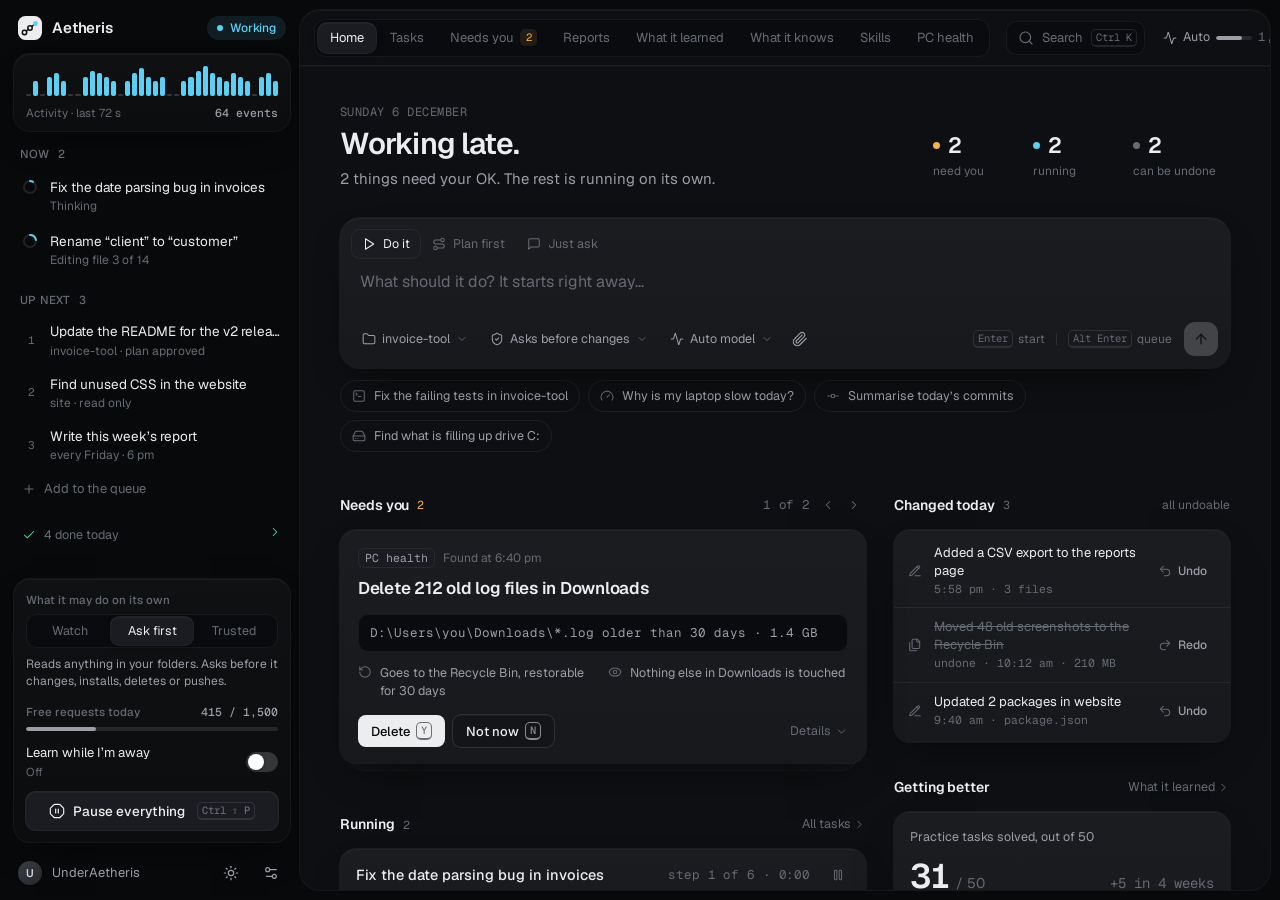
==== docs/design/prototype-v0.6/aetheris-prototype-v0.6.html @ fa2a9715 "design: v0.6 control-panel sidebar, plan first, dark default" ====
<!doctype html><html lang="en"><head><meta charset="utf-8"><meta name="viewport" content="width=device-width,initial-scale=1"><title>Aetheris · prototype v0.6</title><style>@font-face{font-family:"Geist";src:url([data-uri]) format("woff2");font-weight:100 900;font-display:swap}@font-face{font-family:"Geist Mono";src:url([data-uri]) format("woff2");font-weight:100 900;font-display:swap}/* Aetheris design tokens v0.6. Dark is the default. Fonts (Geist, Geist Mono; SIL OFL 1.1) are injected by build.py. */
:root{
  --font:"Geist","Segoe UI Variable Text","Segoe UI",system-ui,sans-serif;
  --mono:"Geist Mono","Cascadia Mono",Consolas,monospace;
  --r-xs:6px; --r-sm:8px; --r:10px; --r-md:12px; --r-lg:16px; --r-xl:20px;
  --ease:cubic-bezier(.2,.8,.2,1); --ease-out:cubic-bezier(.16,1,.3,1); --spring:cubic-bezier(.34,1.32,.64,1);
  --t-fast:140ms; --t:220ms; --t-slow:460ms;
}
:root,[data-theme="dark"]{
  color-scheme:dark;
  --bg:#08090B; --panel:#0E0F12; --raised:#141519; --raised-2:#1A1C21; --sunken:#0A0B0E;
  --surface:linear-gradient(180deg,rgba(255,255,255,.032),rgba(255,255,255,.014));
  --line:rgba(255,255,255,.06); --line-2:rgba(255,255,255,.10); --line-3:rgba(255,255,255,.17);
  --hi:inset 0 1px 0 rgba(255,255,255,.045);
  --text:#ECEDEF; --text-2:#9B9EA6; --text-3:#666A73;
  --live:#5CCFF5; --live-soft:rgba(92,207,245,.10); --live-line:rgba(92,207,245,.34);
  --ask:#F2B24C; --ask-soft:rgba(242,178,76,.10); --ask-line:rgba(242,178,76,.36);
  --bad:#F07A7A; --bad-soft:rgba(240,122,122,.10);
  --good:#4ADE96; --good-soft:rgba(74,222,150,.09);
  --add-bg:rgba(74,222,150,.08); --del-bg:rgba(240,122,122,.08);
  --btn:#ECEDEF; --btn-text:#0A0B0E;
  --spot:rgba(255,255,255,.055);
  --shadow:0 0 0 1px var(--line),var(--hi),0 16px 40px -20px rgba(0,0,0,.8);
  --shadow-pop:0 0 0 1px var(--line-2),var(--hi),0 28px 72px -18px rgba(0,0,0,.85);
  --ring:0 0 0 1px var(--live-line),0 0 0 5px rgba(92,207,245,.08);
  --scrim:rgba(4,5,7,.62);
}
[data-theme="light"]{
  color-scheme:light;
  --bg:#EEEEEC; --panel:#F8F8F7; --raised:#FFFFFF; --raised-2:#F2F2F0; --sunken:#F2F2F0;
  --surface:linear-gradient(180deg,#FFFFFF,#FCFCFB);
  --line:rgba(17,18,22,.07); --line-2:rgba(17,18,22,.11); --line-3:rgba(17,18,22,.18);
  --hi:inset 0 1px 0 rgba(255,255,255,.9);
  --text:#16171A; --text-2:#5C6068; --text-3:#8A8E96;
  --live:#0A86B8; --live-soft:rgba(10,134,184,.08); --live-line:rgba(10,134,184,.32);
  --ask:#B56A00; --ask-soft:rgba(214,138,20,.10); --ask-line:rgba(181,106,0,.36);
  --bad:#CC3B3B; --bad-soft:rgba(204,59,59,.08);
  --good:#178A52; --good-soft:rgba(23,138,82,.08);
  --add-bg:rgba(23,138,82,.07); --del-bg:rgba(204,59,59,.06);
  --btn:#16171A; --btn-text:#FFFFFF;
  --spot:rgba(10,134,184,.05);
  --shadow:0 0 0 1px var(--line),0 1px 2px rgba(17,18,22,.04),0 10px 28px -14px rgba(17,18,22,.14);
  --shadow-pop:0 0 0 1px var(--line-2),0 28px 72px -18px rgba(17,18,22,.3);
  --ring:0 0 0 1px var(--live-line),0 0 0 5px rgba(10,134,184,.07);
  --scrim:rgba(238,238,236,.6);
}
*{box-sizing:border-box;margin:0;padding:0}
html,body{height:100%}
body{font-family:var(--font);font-size:14px;line-height:1.5;color:var(--text);background:var(--bg);-webkit-font-smoothing:antialiased;overflow:hidden;font-feature-settings:"ss01","cv11"}
button{font:inherit;color:inherit;background:none;border:0;cursor:pointer}
input,textarea{font:inherit;color:inherit;background:none;border:0;outline:0;resize:none}
svg{width:16px;height:16px;flex:none;stroke-width:1.75}
.mono{font-family:var(--mono);font-size:12.5px;letter-spacing:-.01em}
.muted{color:var(--text-2)} .faint{color:var(--text-3)}
:focus-visible{outline:2px solid var(--live);outline-offset:2px;border-radius:8px}
input:focus-visible,textarea:focus-visible{outline:none}
body.theming *{transition:background-color var(--t) var(--ease),border-color var(--t) var(--ease),color var(--t) var(--ease)!important}
kbd,.kbd{font-family:var(--mono);font-size:10.5px;color:var(--text-3);border:1px solid var(--line-2);border-bottom-width:2px;border-radius:5px;padding:0 4px;line-height:15px;background:transparent;white-space:nowrap}
.sp{flex:1}

/* ---------- shell ---------- */
.app{display:grid;grid-template-columns:300px 1fr;height:100vh}

/* Console: the left column is about the agent and your control over it, not page links. */
.con{display:flex;flex-direction:column;min-height:0;padding:14px 10px 10px 14px;gap:14px}
.con-h{display:flex;align-items:center;gap:10px;padding:2px 4px 0}
.con-h .mark{width:24px;height:24px}
.con-h b{font-weight:600;letter-spacing:-.01em;font-size:15px}
.state{margin-left:auto;display:inline-flex;align-items:center;gap:7px;height:24px;padding:0 10px;border-radius:999px;font-size:12px;font-weight:500;background:var(--live-soft);color:var(--live);transition:all var(--t) var(--ease)}
.state i{width:6px;height:6px;border-radius:50%;background:currentColor;animation:breathe 2.2s ease-in-out infinite}
.state.paused{background:var(--raised-2);color:var(--text-2)} .state.paused i{animation:none}
.state.ask{background:var(--ask-soft);color:var(--ask)}
@keyframes breathe{0%,100%{opacity:1;transform:scale(1)}50%{opacity:.45;transform:scale(.8)}}

.pulse-box{padding:12px 12px 10px;border-radius:var(--r-lg);background:var(--surface);box-shadow:var(--shadow)}
.bars{display:flex;align-items:flex-end;gap:2px;height:30px}
.bars i{flex:1;border-radius:2px;background:var(--line-3);min-height:2px;transition:height .5s var(--ease-out),background .4s}
.bars i.on{background:var(--live)}
.bars i.ask{background:var(--ask)}
.pulse-box .cap{display:flex;justify-content:space-between;margin-top:8px;font-size:11.5px;color:var(--text-3)}
.pulse-box .cap b{color:var(--text-2);font-weight:500;font-family:var(--mono);font-size:11.5px}

.con-scroll{flex:1;min-height:0;overflow:auto;display:flex;flex-direction:column;gap:14px;margin-right:-4px;padding-right:4px}
.grp-h{display:flex;align-items:center;gap:8px;padding:0 6px 6px;font-size:11.5px;font-weight:500;color:var(--text-3);letter-spacing:.02em}
.grp-h .n{font-family:var(--mono)}
.grp-h .hint{margin-left:auto;font-weight:400;opacity:0;transition:opacity var(--t)}
.grp:hover .grp-h .hint{opacity:1}
.ti{position:relative;display:grid;grid-template-columns:18px 1fr;gap:10px;align-items:start;padding:8px 8px;border-radius:var(--r);cursor:pointer;transition:background var(--t-fast)}
.ti:hover{background:var(--raised)}
.ti.on{background:var(--raised);box-shadow:0 0 0 1px var(--line),var(--hi)}
.ti>div{min-width:0}
.ti .t{white-space:nowrap;overflow:hidden;text-overflow:ellipsis;font-size:13.5px}
.ti .m{font-size:12px;color:var(--text-3);white-space:nowrap;overflow:hidden;text-overflow:ellipsis;transition:color var(--t)}
.ti .m.ask{color:var(--ask)}
.ti .tools{position:absolute;right:6px;top:50%;transform:translateY(-50%);display:flex;gap:2px;padding-left:30px;opacity:0;pointer-events:none;background:linear-gradient(90deg,transparent,var(--raised) 24px);transition:opacity var(--t-fast)}
.ti:hover .tools,.ti:focus-within .tools{pointer-events:auto}
.ti:hover .tools,.ti:focus-within .tools{opacity:1}
.mini{width:24px;height:24px;display:grid;place-items:center;border-radius:7px;color:var(--text-3)}
.mini:hover{background:var(--raised-2);color:var(--text)}
.mini svg{width:14px;height:14px}
.ring{width:16px;height:16px;margin-top:2px}
.ring circle{fill:none;stroke-width:2}
.ring .bg{stroke:var(--line-2)} .ring .fg{stroke:var(--live);stroke-linecap:round;transition:stroke-dashoffset var(--t-slow) var(--ease)}
.ring.ask .fg{stroke:var(--ask)} .ring.paused .fg{stroke:var(--text-3)}
.ring.spin{animation:spin 2.4s linear infinite}
@keyframes spin{to{transform:rotate(360deg)}}
.q{grid-template-columns:18px 1fr;align-items:center;padding:7px 8px}
.q>.grip,.q>.pos{grid-row:1;grid-column:1;transition:opacity var(--t-fast)}
.q>div{grid-row:1;grid-column:2}
.q .grip{color:var(--text-2);cursor:grab;opacity:0;display:grid;place-items:center}
.q:hover .grip{opacity:1}
.q:hover .pos{opacity:0}
.q .grip svg{width:13px;height:13px}
.q .pos{font-family:var(--mono);font-size:11px;color:var(--text-3);text-align:center}
.q.drag{opacity:.4}
.q.over{box-shadow:inset 0 2px 0 var(--live)}
.addq{display:flex;align-items:center;gap:8px;height:32px;padding:0 8px;margin-top:2px;border-radius:var(--r);color:var(--text-3);font-size:13px;width:100%}
.addq:hover{color:var(--text);background:var(--raised)}
.addq svg{width:14px;height:14px}
.doneline{display:flex;align-items:center;gap:8px;padding:6px 8px;border-radius:var(--r);font-size:12.5px;color:var(--text-3);cursor:pointer}
.doneline:hover{background:var(--raised);color:var(--text-2)}
.doneline svg{width:14px;height:14px;color:var(--good)}
.doneline .chev{margin-left:auto;color:var(--text-3)}

.ctrl{border-radius:var(--r-lg);background:var(--surface);box-shadow:var(--shadow);padding:12px;display:flex;flex-direction:column;gap:12px}
.ctrl .lbl{font-size:11.5px;color:var(--text-3);font-weight:500;display:flex;justify-content:space-between;align-items:center}
.ctrl .lbl b{font-family:var(--mono);font-weight:500;color:var(--text-2)}
.level{position:relative;display:grid;grid-template-columns:repeat(3,1fr);padding:3px;border-radius:var(--r);background:var(--sunken);box-shadow:inset 0 0 0 1px var(--line);margin-top:6px}
.level button{position:relative;z-index:1;height:28px;font-size:12.5px;color:var(--text-3);border-radius:8px;transition:color var(--t)}
.level button.on{color:var(--text)}
.level .knob{position:absolute;top:3px;bottom:3px;left:3px;width:calc((100% - 6px)/3);border-radius:8px;background:var(--raised-2);box-shadow:0 0 0 1px var(--line-2),var(--hi),0 2px 6px rgba(0,0,0,.25);transition:transform var(--t-slow) var(--spring)}
.level-d{font-size:12px;color:var(--text-2);margin-top:8px;line-height:1.45;min-height:35px}
.budget{height:4px;border-radius:2px;background:var(--line-2);overflow:hidden;margin-top:7px}
.budget i{display:block;height:100%;border-radius:2px;background:var(--text-2);transition:width .6s var(--ease-out)}
.row-sw{display:flex;align-items:center;justify-content:space-between;font-size:13px}
.row-sw .s{font-size:11.5px;color:var(--text-3);display:block}
.kill{display:flex;align-items:center;justify-content:center;gap:8px;height:38px;border-radius:var(--r);font-weight:500;font-size:13.5px;color:var(--text);background:var(--raised-2);box-shadow:0 0 0 1px var(--line-2),var(--hi);transition:all var(--t) var(--ease)}
.kill:hover{box-shadow:0 0 0 1px var(--bad),0 0 0 4px var(--bad-soft);color:var(--bad)}
.kill kbd{margin-left:4px}
.kill.resume{background:var(--live);color:var(--btn-text);box-shadow:none}
.kill.resume:hover{box-shadow:0 0 0 4px var(--live-soft);color:var(--btn-text)}
.kill.resume kbd{color:inherit;border-color:currentColor;opacity:.6}
.me{display:flex;align-items:center;gap:10px;padding:2px 4px;font-size:13px;color:var(--text-2)}
.av{width:24px;height:24px;border-radius:50%;background:linear-gradient(135deg,#3a3d45,#24262b);display:grid;place-items:center;font-size:11px;font-weight:600;color:#cfd2d8}
[data-theme="light"] .av{background:linear-gradient(135deg,#dcdcd8,#c8c8c3);color:#3c3e44}
.iconbtn{width:30px;height:30px;display:grid;place-items:center;border-radius:var(--r-sm);color:var(--text-2);transition:background var(--t-fast),color var(--t-fast)}
.iconbtn:hover{background:var(--raised-2);color:var(--text)}

.sw{width:32px;height:20px;border-radius:10px;background:var(--line-3);position:relative;transition:background var(--t) var(--ease);flex:none}
.sw::after{content:"";position:absolute;top:2px;left:2px;width:16px;height:16px;border-radius:50%;background:#fff;box-shadow:0 1px 3px rgba(0,0,0,.35);transition:transform var(--t-slow) var(--spring)}
.sw.on{background:var(--live)} .sw.on::after{transform:translateX(12px)}

.main{margin:10px 10px 10px 0;background:var(--panel);border-radius:var(--r-xl);box-shadow:0 0 0 1px var(--line),var(--hi);display:flex;flex-direction:column;min-width:0;min-height:0;overflow:hidden;position:relative}
.top{height:56px;flex:none;display:flex;align-items:center;gap:8px;padding:0 12px 0 14px;border-bottom:1px solid var(--line);position:relative;z-index:5}
.tabs-nav{position:relative;display:flex;gap:2px;padding:4px;border-radius:12px;background:var(--sunken);box-shadow:inset 0 0 0 1px var(--line)}
.tabs-nav a{position:relative;z-index:1;display:flex;align-items:center;gap:7px;height:30px;padding:0 12px;border-radius:9px;font-size:13px;color:var(--text-3);cursor:pointer;white-space:nowrap;transition:color var(--t)}
.tabs-nav a:hover{color:var(--text)}
.tabs-nav a.on{color:var(--text)}
.tabs-nav a svg{width:15px;height:15px}
.tabs-nav a .n{font-family:var(--mono);font-size:10.5px;min-width:17px;height:17px;padding:0 4px;border-radius:5px;display:grid;place-items:center;background:var(--ask-soft);color:var(--ask)}
.tabs-nav .ind{position:absolute;top:4px;bottom:4px;left:0;border-radius:9px;background:var(--raised-2);box-shadow:0 0 0 1px var(--line-2),var(--hi),0 2px 8px rgba(0,0,0,.25);transition:transform var(--t-slow) var(--spring),width var(--t-slow) var(--spring)}
.chip{display:inline-flex;align-items:center;gap:6px;height:30px;padding:0 10px;border-radius:var(--r-sm);color:var(--text-2);font-size:12.5px;white-space:nowrap;transition:background var(--t-fast),color var(--t-fast),box-shadow var(--t-fast)}
button.chip:hover,button.chip.open{background:var(--raised-2);color:var(--text)}
.chip svg{width:14px;height:14px}
.chip .chev{width:12px;height:12px;opacity:.6}
.chip.out{box-shadow:0 0 0 1px var(--line)}
.searchbtn{display:flex;align-items:center;gap:8px;height:34px;padding:0 8px 0 12px;border-radius:10px;color:var(--text-3);background:var(--sunken);box-shadow:inset 0 0 0 1px var(--line);font-size:13px;transition:all var(--t-fast)}
.searchbtn:hover{color:var(--text-2);box-shadow:inset 0 0 0 1px var(--line-2)}
.meter{width:36px;height:4px;border-radius:2px;background:var(--line-2);overflow:hidden}
.meter i{display:block;height:100%;background:var(--text-2);border-radius:2px}
.view{flex:1;min-height:0;overflow:auto;position:relative}
.view.enter>*{animation:viewIn var(--t-slow) var(--ease-out)}
@keyframes viewIn{from{opacity:0;transform:translateY(8px)}to{opacity:1;transform:none}}
.pausebar{display:flex;align-items:center;gap:10px;padding:0 14px 0 18px;height:0;overflow:hidden;background:var(--raised);border-bottom:1px solid transparent;font-size:13px;color:var(--text-2);transition:height var(--t-slow) var(--ease-out),border-color var(--t)}
.pausebar.on{height:44px;border-color:var(--line)}
.pausebar svg{color:var(--text)}
.pausebar b{color:var(--text);font-weight:500}
.pausebar .btn{margin-left:auto}

/* ---------- buttons ---------- */
.btn{display:inline-flex;align-items:center;justify-content:center;gap:6px;height:32px;padding:0 13px;border-radius:var(--r-sm);font-weight:500;font-size:13px;white-space:nowrap;transition:background var(--t-fast),box-shadow var(--t-fast),transform var(--t-fast),opacity var(--t-fast),color var(--t-fast)}
.btn:active{transform:scale(.96)}
.btn svg{width:14px;height:14px}
.btn.pri{background:var(--btn);color:var(--btn-text);box-shadow:var(--hi)}
.btn.pri:hover{opacity:.9}
.btn.sec{box-shadow:0 0 0 1px var(--line-2),var(--hi);background:var(--raised)}
.btn.sec:hover{background:var(--raised-2)}
.btn.ghost{color:var(--text-2)} .btn.ghost:hover{background:var(--raised-2);color:var(--text)}
.btn.ask{background:var(--ask);color:#1a1205}
[data-theme="light"] .btn.ask{color:#fff}
.btn.live{background:var(--live);color:var(--btn-text)}
.btn kbd{border-color:currentColor;opacity:.55;color:inherit}
.btn.sm{height:26px;padding:0 9px;font-size:12px}
.seg{display:inline-flex;padding:2px;border-radius:var(--r-sm);box-shadow:inset 0 0 0 1px var(--line);gap:2px;background:var(--sunken)}
.seg button{height:24px;padding:0 8px;border-radius:6px;font-family:var(--mono);font-size:11.5px;color:var(--text-3)}
.seg button.on{background:var(--raised-2);color:var(--text);box-shadow:0 0 0 1px var(--line)}

/* ---------- popover ---------- */
.pop{position:fixed;z-index:70;min-width:240px;max-width:340px;padding:6px;border-radius:var(--r-md);background:var(--raised);box-shadow:var(--shadow-pop);animation:popIn var(--t) var(--ease-out) both;transform-origin:top left}
@keyframes popIn{from{opacity:0;transform:translateY(-4px) scale(.97)}}
.pop h6{font-size:11px;font-weight:500;color:var(--text-3);padding:6px 8px 4px;letter-spacing:.02em}
.pop .o{display:grid;grid-template-columns:18px 1fr auto;gap:10px;align-items:start;padding:8px;border-radius:8px;cursor:pointer}
.pop .o:hover,.pop .o.kb{background:var(--raised-2)}
.pop .o svg{color:var(--text-3);margin-top:2px}
.pop .o .t{font-size:13.5px}
.pop .o .d{font-size:12px;color:var(--text-3);line-height:1.4;margin-top:1px}
.pop .o .r{font-family:var(--mono);font-size:11px;color:var(--text-3);margin-top:3px;white-space:nowrap}
.pop .o.sel .ck{color:var(--live)}

/* ---------- cards & spotlight ---------- */
.card{position:relative;background:var(--surface);background-color:var(--raised);border-radius:var(--r-lg);box-shadow:var(--shadow);isolation:isolate}
.card::before{content:"";position:absolute;inset:0;border-radius:inherit;pointer-events:none;z-index:-1;opacity:0;transition:opacity var(--t-slow);background:radial-gradient(420px circle at var(--mx,50%) var(--my,50%),var(--spot),transparent 60%)}
.card:hover::before{opacity:1}

/* ---------- home ---------- */
.home{max-width:1080px;margin:0 auto;padding:36px 40px 72px}
.hello{display:flex;align-items:flex-end;gap:24px}
.hello .date{font-size:12px;color:var(--text-3);font-family:var(--mono);letter-spacing:.04em;text-transform:uppercase}
.hello h1{font-size:30px;font-weight:600;letter-spacing:-.03em;margin-top:6px;line-height:1.15}
.hello p{color:var(--text-2);margin-top:6px;font-size:15px}
.hello p b{color:var(--text);font-weight:500}
.stats{margin-left:auto;display:flex;gap:4px}
.stat{padding:10px 14px;border-radius:var(--r-md);min-width:96px;cursor:pointer;transition:background var(--t-fast)}
.stat:hover{background:var(--raised)}
.stat .v{font-size:22px;font-weight:600;letter-spacing:-.02em;font-variant-numeric:tabular-nums;display:flex;align-items:center;gap:8px}
.stat .v i{width:7px;height:7px;border-radius:50%}
.stat .k{font-size:12px;color:var(--text-3)}
.dot{display:inline-block;width:7px;height:7px;border-radius:50%;background:var(--text-3)}
.dot.ask{background:var(--ask)} .dot.live{background:var(--live)} .dot.good{background:var(--good)}

.composer{margin-top:28px;border-radius:var(--r-xl);transition:box-shadow var(--t) var(--ease)}
.composer.focus{box-shadow:var(--ring),var(--hi),0 24px 60px -24px rgba(0,0,0,.8)}
.modes{display:flex;gap:2px;padding:12px 12px 0}
.modes button{display:flex;align-items:center;gap:7px;height:28px;padding:0 10px;border-radius:8px;font-size:12.5px;color:var(--text-3);transition:all var(--t-fast)}
.modes button:hover{color:var(--text)}
.modes button.on{color:var(--text);background:var(--raised-2);box-shadow:0 0 0 1px var(--line)}
.modes button svg{width:14px;height:14px}
.composer textarea{display:block;width:100%;padding:12px 20px 4px;font-size:16px;line-height:1.5;min-height:56px}
.composer textarea::placeholder{color:var(--text-3)}
.composer .bar{display:flex;align-items:center;gap:2px;padding:8px 12px 12px}
.send{width:34px;height:34px;border-radius:11px;display:grid;place-items:center;background:var(--btn);color:var(--btn-text);transition:transform var(--t) var(--spring),opacity var(--t-fast)}
.send:not(:disabled):hover{transform:scale(1.06)}
.send:disabled{opacity:.2;cursor:default}
.send svg{stroke-width:2.25}
.before{display:grid;grid-template-rows:0fr;transition:grid-template-rows var(--t-slow) var(--ease-out)}
.before.on{grid-template-rows:1fr}
.before>div{overflow:hidden}
.before .in{margin:0 12px 12px;padding:12px 14px;border-radius:var(--r-md);background:var(--sunken);box-shadow:inset 0 0 0 1px var(--line);display:grid;grid-template-columns:repeat(4,1fr);gap:12px}
.before .k{font-size:11px;color:var(--text-3);letter-spacing:.02em;display:flex;align-items:center;gap:6px}
.before .k svg{width:12px;height:12px}
.before .v{font-size:13px;margin-top:3px;color:var(--text);line-height:1.4}
.before .v.flash{animation:flash .6s var(--ease-out)}
@keyframes flash{from{color:var(--live)}}
.sugg{display:flex;gap:8px;margin-top:12px;flex-wrap:wrap}
.sugg button{display:flex;align-items:center;gap:8px;height:32px;padding:0 12px;border-radius:999px;color:var(--text-2);font-size:12.5px;box-shadow:inset 0 0 0 1px var(--line);transition:all var(--t-fast)}
.sugg button:hover{color:var(--text);background:var(--raised);box-shadow:inset 0 0 0 1px var(--line-2)}
.sugg svg{width:14px;height:14px;color:var(--text-3)}

.planrev{margin-top:16px;padding:16px;animation:stIn var(--t-slow) var(--ease-out) both}
.planrev .h{display:flex;align-items:center;gap:10px}
.planrev .h b{font-weight:600;font-size:15px}
.planrev .h .tag{margin-left:4px}
.planrev .sub{font-size:13px;color:var(--text-2);margin-top:4px}
.psteps{margin-top:12px;display:flex;flex-direction:column;gap:4px}
.ps{display:grid;grid-template-columns:14px 22px 1fr auto auto;gap:10px;align-items:center;padding:8px 10px;border-radius:var(--r);background:var(--sunken);box-shadow:inset 0 0 0 1px var(--line);transition:opacity var(--t),background var(--t)}
.ps.off{opacity:.45} .ps.off .tt{text-decoration:line-through}
.ps .grip{color:var(--text-3);cursor:grab;display:grid;place-items:center} .ps .grip svg{width:13px;height:13px}
.ps .no{font-family:var(--mono);font-size:11px;color:var(--text-3)}
.ps .tt{font-size:13.5px;outline:none;border-radius:4px}
.ps .tt:focus{box-shadow:0 0 0 1px var(--live-line);background:var(--raised)}
.ps .perm{font-family:var(--mono);font-size:11px;padding:2px 7px;border-radius:5px;cursor:pointer;white-space:nowrap}
.ps .perm.look{color:var(--text-3);box-shadow:inset 0 0 0 1px var(--line-2)}
.ps .perm.ask{color:var(--ask);background:var(--ask-soft)}
.ps .perm.auto{color:var(--live);background:var(--live-soft)}
.ps.drag{opacity:.35} .ps.over{box-shadow:inset 0 2px 0 var(--live),inset 0 0 0 1px var(--line)}
.planrev .acts{display:flex;gap:8px;margin-top:14px;align-items:center}
.planrev .acts .faint{font-size:12px}

.grid{display:grid;grid-template-columns:minmax(0,1fr) 336px;gap:28px;margin-top:40px;align-items:start}
.col{display:flex;flex-direction:column;gap:32px;min-width:0}
.sec-h{display:flex;align-items:center;gap:8px;margin-bottom:12px;min-height:26px}
.sec-h h2{font-size:14px;font-weight:600;letter-spacing:-.005em}
.sec-h .c{font-family:var(--mono);font-size:11.5px;color:var(--text-3)}
.sec-h .c.ask{color:var(--ask)}
.sec-h .r{margin-left:auto;display:flex;align-items:center;gap:6px;font-size:12px;color:var(--text-3)}
.sec-h a{margin-left:auto;font-size:12.5px;color:var(--text-3);cursor:pointer;display:flex;align-items:center;gap:2px}
.sec-h a:hover{color:var(--text)}
.sec-h a svg{width:13px;height:13px}

/* decision stack */
.dstack{position:relative;padding-bottom:16px}
.dstack .back{position:absolute;left:0;right:0;bottom:0;height:60px;border-radius:var(--r-lg);background:var(--raised);box-shadow:0 0 0 1px var(--line);transition:all var(--t-slow) var(--ease-out)}
.dstack .back.b1{transform:scale(.965);bottom:8px;opacity:.8}
.dstack .back.b2{transform:scale(.93);bottom:0;opacity:.5}
.dcard{position:relative;z-index:2;padding:18px 18px 16px;transition:transform var(--t-slow) var(--ease-out),opacity var(--t-slow) var(--ease-out)}
.dcard.out-yes{transform:translate(40px,-8px) rotate(1.2deg);opacity:0}
.dcard.out-no{transform:translate(-40px,-8px) rotate(-1.2deg);opacity:0}
.dcard.in{animation:dIn var(--t-slow) var(--ease-out) both}
@keyframes dIn{from{transform:translateY(14px) scale(.97);opacity:.4}}
.dcard .src{display:flex;align-items:center;gap:8px;font-size:12px;color:var(--text-3)}
.dcard .src .tag{height:20px}
.dcard .tt{font-size:17px;font-weight:600;letter-spacing:-.015em;margin-top:8px}
.dcard .cmd{margin-top:12px;padding:10px 12px;border-radius:var(--r);background:var(--sunken);box-shadow:inset 0 0 0 1px var(--line);color:var(--text-2);font-family:var(--mono);font-size:12.5px;white-space:nowrap;overflow:hidden;text-overflow:ellipsis}
.dcard .facts{display:grid;grid-template-columns:1fr 1fr;gap:10px;margin-top:12px}
.dcard .fact{display:flex;gap:8px;font-size:12.5px;color:var(--text-2);line-height:1.4}
.dcard .fact svg{width:14px;height:14px;color:var(--text-3);margin-top:1px}
.dcard .det{display:grid;grid-template-rows:0fr;transition:grid-template-rows var(--t-slow) var(--ease-out)}
.dcard .det.on{grid-template-rows:1fr}
.dcard .det>div{overflow:hidden}
.dcard .det ul{list-style:none;margin-top:12px;border-top:1px solid var(--line);padding-top:10px;display:flex;flex-direction:column;gap:4px}
.dcard .det li{display:flex;justify-content:space-between;font-family:var(--mono);font-size:12px;color:var(--text-2)}
.dcard .det li span:last-child{color:var(--text-3)}
.dcard .acts{display:flex;align-items:center;gap:8px;margin-top:16px}
.dcard .acts .more{font-size:12.5px;color:var(--text-3);display:flex;align-items:center;gap:4px}
.dcard .acts .more:hover{color:var(--text)}
.dcard .acts .more svg{width:13px;height:13px;transition:transform var(--t)}
.dcard .acts .more.on svg{transform:rotate(180deg)}
.dnav{display:flex;gap:2px}
.allclear{padding:22px 18px;display:flex;gap:12px;align-items:center;color:var(--text-2);font-size:13.5px}
.allclear .ic{width:32px;height:32px;border-radius:10px;display:grid;place-items:center;background:var(--good-soft);color:var(--good)}

/* running */
.stack{display:flex;flex-direction:column;gap:10px}
.live-card{padding:14px 16px;cursor:pointer;transition:transform var(--t) var(--ease),box-shadow var(--t)}
.live-card:hover{transform:translateY(-1px)}
.live-card .h{display:flex;align-items:center;gap:10px}
.live-card .tt{font-weight:500;font-size:14.5px;white-space:nowrap;overflow:hidden;text-overflow:ellipsis}
.live-card .el{margin-left:auto;color:var(--text-3);white-space:nowrap}
.live-card .tools{display:flex;gap:2px;margin-left:6px}
.strip{display:flex;align-items:center;margin:12px 0 10px}
.strip i{height:2px;flex:1;background:var(--line-2);position:relative;overflow:hidden}
.strip i.done{background:var(--text-3)}
.strip i.act::after{content:"";position:absolute;inset:0;background:linear-gradient(90deg,transparent,var(--live),transparent);animation:sweep 1.4s linear infinite}
.paused-all .strip i.act::after,.paused-all .ring.spin,.paused-all .shimmer,.paused-all .caret::after,.paused-all .plan .p.act::after{animation-play-state:paused}
@keyframes sweep{from{transform:translateX(-100%)}to{transform:translateX(100%)}}
.node{width:10px;height:10px;flex:none;border:1.5px solid var(--text-3);border-radius:50%;background:var(--raised);transition:all var(--t) var(--ease)}
.node.sq{border-radius:2.5px}
.node.done{background:var(--text-3);border-color:var(--text-3)}
.node.done.look{background:var(--raised)}
.node.act{border-color:var(--live);background:var(--live);box-shadow:0 0 0 3px var(--live-soft)}
.node.ask{border-color:var(--ask);background:var(--ask);border-radius:2.5px;box-shadow:0 0 0 3px var(--ask-soft)}
.node.wait{opacity:.5}
.now{display:flex;align-items:center;gap:8px;font-size:13px;color:var(--text-2);min-height:20px}
.caret::after{content:"";display:inline-block;width:6px;height:13px;background:var(--live);margin-left:2px;vertical-align:-2px;animation:blink 1s steps(1) infinite;border-radius:1px}
@keyframes blink{50%{opacity:0}}

/* changed today */
.chg{padding:4px 0}
.chg .r{display:grid;grid-template-columns:16px 1fr auto;gap:10px;align-items:center;padding:10px 14px;border-top:1px solid var(--line);transition:opacity var(--t)}
.chg .r:first-child{border-top:0}
.chg .r svg{width:14px;height:14px;color:var(--text-3)}
.chg .r .t{font-size:13px;line-height:1.35}
.chg .r .m{font-size:11.5px;color:var(--text-3);font-family:var(--mono);margin-top:1px}
.chg .r.undone .t{color:var(--text-3);text-decoration:line-through}
.chg .r .btn{height:26px;padding:0 9px;font-size:12px}
.chg .r.fresh{animation:fresh 1.6s var(--ease-out)}
@keyframes fresh{from{background:var(--live-soft)}}

.tag{display:inline-flex;align-items:center;gap:4px;height:20px;padding:0 7px;border-radius:6px;font-size:11.5px;font-family:var(--mono);background:var(--raised-2);color:var(--text-2);box-shadow:inset 0 0 0 1px var(--line);white-space:nowrap}
.tag svg{width:12px;height:12px}
.tag.good{background:var(--good-soft);color:var(--good);box-shadow:none}
.tag.bad{background:var(--bad-soft);color:var(--bad);box-shadow:none}
.tag.ask{background:var(--ask-soft);color:var(--ask);box-shadow:none}
.tag.live{background:var(--live-soft);color:var(--live);box-shadow:none}

.score{padding:16px}
.score .lbl{font-size:12.5px;color:var(--text-2);display:flex;justify-content:space-between}
.score .big{display:flex;align-items:baseline;gap:6px;margin-top:4px}
.score .big b{font-size:34px;font-weight:600;letter-spacing:-.03em;font-variant-numeric:tabular-nums}
.score .big span{color:var(--text-3);font-size:14px}
.score .delta{color:var(--good);font-size:12px;font-family:var(--mono);margin-left:auto}
.chart{margin:10px -4px 0;height:72px;position:relative}
.chart svg{width:100%;height:100%;overflow:visible}
.chart .ln{fill:none;stroke:var(--text);stroke-width:1.5;stroke-linejoin:round;stroke-dasharray:600;stroke-dashoffset:600;animation:draw 1.4s var(--ease-out) .2s forwards}
.chart .ar{fill:url(#ga);opacity:0;animation:fade .8s ease .9s forwards}
.chart .kp{fill:var(--good);opacity:0;animation:fade .3s ease 1.3s forwards}
.chart .hit{fill:transparent;cursor:crosshair}
.chart .tip{position:absolute;top:-30px;transform:translateX(-50%);padding:3px 8px;border-radius:6px;background:var(--btn);color:var(--btn-text);font-size:11.5px;font-family:var(--mono);white-space:nowrap;pointer-events:none;opacity:0;transition:opacity var(--t-fast),left var(--t) var(--ease-out)}
.chart .tip.on{opacity:1}
.chart .ax{display:flex;justify-content:space-between;font-family:var(--mono);font-size:10px;color:var(--text-3);margin-top:6px}
@keyframes draw{to{stroke-dashoffset:0}}
@keyframes fade{to{opacity:1}}
.tried{border-top:1px solid var(--line);margin-top:30px}
.tried div{display:grid;grid-template-columns:1fr auto;gap:8px;align-items:center;padding:9px 0 0;font-size:13px}
.tried div span{color:var(--text-2);white-space:nowrap;overflow:hidden;text-overflow:ellipsis}
.pc{padding:6px 16px}
.pc .r{display:grid;grid-template-columns:18px 1fr auto;gap:10px;align-items:center;padding:10px 0;border-top:1px solid var(--line);font-size:13.5px}
.pc .r:first-child{border-top:0}
.pc .r svg{color:var(--text-3)}
.pc .r .v{font-family:var(--mono);font-size:12px;color:var(--text-2)}
.pc .bar{grid-column:2/4;height:4px;border-radius:2px;background:var(--line-2);margin-top:-4px;overflow:hidden}
.pc .bar i{display:block;height:100%;border-radius:2px;background:var(--text-2);transform-origin:left;animation:grow 1s var(--ease-out) both .3s}
.pc .bar i.warn{background:var(--ask)}
@keyframes grow{from{transform:scaleX(0)}}
/* ---------- task ---------- */
.task{display:grid;grid-template-columns:minmax(0,1fr) 452px;height:100%;min-height:0}
.thread-wrap{display:flex;flex-direction:column;min-height:0;border-right:1px solid var(--line)}
.thead{padding:20px 28px 14px;flex:none;border-bottom:1px solid var(--line)}
.thead .r1{display:flex;align-items:flex-start;gap:16px}
.thead h1{font-size:20px;font-weight:600;letter-spacing:-.02em;line-height:1.3}
.thead .ctl{margin-left:auto;display:flex;gap:6px;align-items:center;flex:none}
.thead .ctl .btn{height:28px}
.thead .meta{display:flex;gap:4px;margin:8px 0 0 -10px;flex-wrap:wrap;align-items:center}
.thead .meta .sp{flex:1}
.status{display:inline-flex;align-items:center;gap:7px;height:22px;padding:0 9px;border-radius:6px;font-size:12px;font-weight:500;background:var(--live-soft);color:var(--live)}
.status.ask{background:var(--ask-soft);color:var(--ask)}
.status.done{background:var(--good-soft);color:var(--good)}
.status.paused{background:var(--raised-2);color:var(--text-2)}
.status .dot{margin:0;background:currentColor}
.plan{display:grid;grid-template-columns:repeat(6,1fr);gap:4px;margin-top:18px}
.plan .p{font-size:12px;color:var(--text-3);padding-top:8px;position:relative;white-space:nowrap;overflow:hidden;text-overflow:ellipsis;transition:color var(--t)}
.plan .p::before{content:"";position:absolute;top:0;left:0;right:0;height:3px;border-radius:2px;background:var(--line-2);transition:background var(--t)}
.plan .p.done{color:var(--text-2)} .plan .p.done::before{background:var(--text-3)}
.plan .p.act{color:var(--text)} .plan .p.act::before{background:var(--live-line)}
.plan .p.act::after{content:"";position:absolute;top:0;left:0;height:3px;width:40%;border-radius:2px;background:var(--live);animation:slide 1.6s var(--ease) infinite}
@keyframes slide{0%{left:-40%}100%{left:100%}}
.plan .p.ask{color:var(--ask)} .plan .p.ask::before{background:var(--ask)}
.plan .p .i{font-family:var(--mono);font-size:11px;margin-right:5px;opacity:.7}

.thread{flex:1;overflow:auto;padding:20px 28px 24px;scroll-behavior:smooth}
.st{position:relative;display:grid;grid-template-columns:44px 20px 1fr;gap:0 10px;padding-bottom:6px;animation:stIn var(--t-slow) var(--ease-out) both}
@keyframes stIn{from{opacity:0;transform:translateY(8px)}to{opacity:1;transform:none}}
.st .tm{font-family:var(--mono);font-size:11.5px;color:var(--text-3);text-align:right;padding-top:5px}
.st .rail{position:relative;display:flex;justify-content:center;padding-top:8px}
.st .rail::after{content:"";position:absolute;top:24px;bottom:-4px;width:1px;background:var(--line-2)}
.st:last-child .rail::after{display:none}
.st .rail .node{position:relative;z-index:1}
.st .body{min-width:0;padding:2px 8px 10px;margin:0 -8px;border-radius:var(--r);cursor:pointer;transition:background var(--t-fast)}
.st .body:hover{background:var(--raised)}
.st.sel .body{background:var(--raised);box-shadow:0 0 0 1px var(--line)}
.st .ln1{display:flex;align-items:center;gap:8px;min-height:26px}
.st .ln1 .tt{font-size:14px}
.st .tool{font-family:var(--mono);font-size:11.5px;color:var(--text-3);margin-left:auto;white-space:nowrap}
.st .sub{font-size:13px;color:var(--text-2);margin-top:1px}
.st .sub .mono{font-size:12px}
.st .why{display:flex;gap:8px;align-items:flex-start;margin-top:8px;font-size:13px;color:var(--text-2)}
.st .why .tag{flex:none}
.st.think .body{cursor:default;background:none!important;box-shadow:none!important}
.st.think .txt{font-size:13.5px;color:var(--text-2);padding-top:3px;line-height:1.55}
.st.think .rail .node{width:6px;height:6px;border:0;background:var(--text-3);margin-top:2px;border-radius:50%}
.st .shimmer{background:linear-gradient(90deg,var(--text-2) 0%,var(--text) 40%,var(--text-2) 80%);background-size:200% 100%;-webkit-background-clip:text;background-clip:text;color:transparent;animation:shim 1.6s linear infinite}
@keyframes shim{from{background-position:100% 0}to{background-position:-100% 0}}
.st .stats{display:flex;gap:6px;margin-top:6px;flex-wrap:wrap}

.askbox{margin-top:8px;border-radius:var(--r-md);background:var(--raised);box-shadow:0 0 0 1px var(--ask-line),0 12px 32px -16px rgba(0,0,0,.5);padding:14px 16px;cursor:default;animation:askIn var(--t-slow) var(--ease-out) both}
@keyframes askIn{from{opacity:0;transform:translateY(6px) scale(.99)}to{opacity:1;transform:none}}
.askbox .q{font-size:15px;font-weight:500}
.askbox .cmd{margin-top:10px;padding:9px 12px;border-radius:var(--r-sm);background:var(--sunken);box-shadow:0 0 0 1px var(--line);font-family:var(--mono);font-size:12.5px}
.askbox .cmd .pr{color:var(--text-3);margin-right:8px;user-select:none}
.askbox dl{display:grid;grid-template-columns:auto 1fr;gap:6px 16px;margin-top:12px;font-size:13px}
.askbox dt{color:var(--text-3)} .askbox dd{color:var(--text-2)}
.askbox .acts{display:flex;gap:8px;margin-top:14px;align-items:center}
.askbox .acts .sp{flex:1}
.askbox.answered{box-shadow:0 0 0 1px var(--line);opacity:.75}

.donebox{margin-top:8px;padding:14px 16px;border-radius:var(--r-md);background:var(--good-soft);cursor:default}
.donebox .q{font-weight:500;color:var(--good);display:flex;align-items:center;gap:8px}
.donebox p{color:var(--text-2);font-size:13px;margin-top:4px}
.donebox .learnt{display:flex;flex-direction:column;gap:6px;margin-top:12px;padding-top:12px;border-top:1px solid var(--line);font-size:13px;color:var(--text-2)}
.donebox .learnt span{display:flex;gap:8px;align-items:center}
.donebox .learnt svg{width:14px;height:14px;color:var(--text-3)}
.donebox .acts{display:flex;gap:8px;margin-top:12px}

.steer{flex:none;padding:12px 28px 16px;border-top:1px solid var(--line)}
.steer .in{display:flex;align-items:center;gap:8px;height:42px;padding:0 6px 0 14px;border-radius:var(--r-md);background:var(--raised);box-shadow:0 0 0 1px var(--line)}
.steer .in:focus-within{box-shadow:0 0 0 1px var(--line-3)}
.steer input{flex:1;font-size:14px}
.steer input::placeholder{color:var(--text-3)}
.steer .hint{font-size:11.5px;color:var(--text-3);margin-top:6px;display:flex;gap:12px}

.insp{display:flex;flex-direction:column;min-height:0;background:var(--sunken)}
[data-theme="light"] .insp{background:#F6F6F4}
.tabs{display:flex;align-items:center;gap:2px;padding:10px 12px 0;border-bottom:1px solid var(--line);flex:none}
.tabs>button{display:flex;align-items:center;gap:6px;height:32px;padding:0 8px;font-size:13px;color:var(--text-3);position:relative;border-radius:6px 6px 0 0}
.tabs>button:hover{color:var(--text)}
.tabs>button.on{color:var(--text)}
.tabs>button.on::after{content:"";position:absolute;left:8px;right:8px;bottom:-1px;height:2px;border-radius:2px;background:var(--text)}
.tabs>button svg{width:14px;height:14px}
.tabs>button .live-dot{width:6px;height:6px;border-radius:50%;background:var(--live);animation:pulse 1.8s infinite}
.tabs .sp{flex:1}
.follow{display:flex;align-items:center;gap:6px;font-size:12px;color:var(--text-3);padding:0 2px 7px;white-space:nowrap}
.follow .sw{transform:scale(.85)}
.pane{flex:1;overflow:auto;min-height:0}
.empty{height:100%;display:grid;place-items:center;text-align:center;color:var(--text-3);font-size:13px;padding:24px}
.empty svg{width:22px;height:22px;margin-bottom:8px;stroke-width:1.5}

.file-h{display:flex;align-items:center;gap:8px;padding:12px 16px 8px;position:sticky;top:0;background:inherit;z-index:1}
.insp .pane{background:var(--sunken)} [data-theme="light"] .insp .pane{background:#F6F6F4}
.file-h .mono{color:var(--text)}
.file-h .tag{margin-left:auto}
.file-h .btn{height:24px;padding:0 8px;font-size:12px}
.diff{font-family:var(--mono);font-size:12px;line-height:20px;margin:0 12px 16px;border-radius:var(--r);box-shadow:0 0 0 1px var(--line);background:var(--panel);overflow:hidden}
.diff .l{display:grid;grid-template-columns:34px 14px 1fr;white-space:pre-wrap;word-break:break-word}
.diff .l.nw{animation:lineIn .25s ease both}
@keyframes lineIn{from{opacity:0;transform:translateX(-4px)}to{opacity:1;transform:none}}
.diff .l .no{color:var(--text-3);text-align:right;padding-right:8px;user-select:none;opacity:.7}
.diff .l .sg{color:var(--text-3);user-select:none}
.diff .l.a{background:var(--add-bg)} .diff .l.a .sg{color:var(--good)}
.diff .l.d{background:var(--del-bg)} .diff .l.d .sg{color:var(--bad)}
.diff .l.h{color:var(--text-3);background:var(--raised-2);padding:2px 0;white-space:nowrap}
.diff .l.h .cd{overflow:hidden;text-overflow:ellipsis}
.diff .l .cd{padding-right:10px}
.tk-k{color:#C792EA} .tk-s{color:#C3E88D} .tk-f{color:#82AAFF} .tk-c{color:var(--text-3);font-style:italic} .tk-n{color:#F78C6C}
[data-theme="light"] .tk-k{color:#8839C9} [data-theme="light"] .tk-s{color:#2E7D32} [data-theme="light"] .tk-f{color:#1F5FBF} [data-theme="light"] .tk-n{color:#B5520C}

.term{font-family:var(--mono);font-size:12px;line-height:19px;padding:12px 16px 16px;white-space:pre-wrap;color:var(--text-2)}
.term .cmdl{color:var(--text)} .term .cmdl::before{content:"$ ";color:var(--text-3)}
.term .p{color:var(--good)} .term .f{color:var(--bad)} .term .dim{color:var(--text-3)}
.term .sum{margin-top:6px;padding:6px 10px;border-radius:6px;display:inline-block}
.term .sum.f{background:var(--bad-soft)} .term .sum.p{background:var(--good-soft)}
.term .blk{margin-bottom:14px}

.browser{margin:12px;border-radius:var(--r);overflow:hidden;box-shadow:0 0 0 1px var(--line-2);background:var(--panel)}
.browser .bar{display:flex;align-items:center;gap:8px;height:34px;padding:0 10px;border-bottom:1px solid var(--line);background:var(--raised)}
.browser .bar .url{flex:1;height:22px;border-radius:5px;background:var(--sunken);display:flex;align-items:center;gap:6px;padding:0 8px;font-family:var(--mono);font-size:11px;color:var(--text-2);overflow:hidden;white-space:nowrap}
.browser .bar .url svg{width:11px;height:11px;color:var(--good)}
.browser .bar .lights{display:flex;gap:5px} .browser .bar .lights i{width:8px;height:8px;border-radius:50%;background:var(--line-3)}
.page{padding:16px 18px 20px;font-size:12.5px;color:var(--text-2);position:relative}
.page h3{font-size:15px;color:var(--text);font-weight:600;margin-bottom:6px}
.page h4{font-size:12.5px;color:var(--text);margin:12px 0 6px}
.page table{width:100%;border-collapse:collapse;font-size:11.5px}
.page td{padding:5px 6px;border-top:1px solid var(--line);vertical-align:top}
.page td:first-child{font-family:var(--mono);color:var(--text);width:44px}
.page tr.hl td{background:var(--live-soft);transition:background var(--t-slow)}
.page tr.hl td:first-child{box-shadow:inset 2px 0 0 var(--live)}
.cursor{width:14px;height:14px;margin:0 0 -4px 6px;pointer-events:none;filter:drop-shadow(0 2px 3px rgba(0,0,0,.4));animation:curIn .5s var(--ease-out) both}
@keyframes curIn{from{opacity:0;transform:translate(-14px,10px)}}
.page td:last-child{white-space:nowrap}
.readnote{margin:0 12px 12px;padding:10px 12px;border-radius:var(--r);background:var(--live-soft);font-size:12.5px;color:var(--text-2)}
.readnote b{color:var(--live);font-weight:500}

.files .f{display:grid;grid-template-columns:16px 1fr auto;gap:10px;align-items:center;padding:9px 16px;border-bottom:1px solid var(--line);font-size:13px}
.files .f svg{color:var(--text-3);width:14px;height:14px}
.files .f .mono{color:var(--text)}
.files h5{font-size:11.5px;font-weight:500;color:var(--text-3);padding:14px 16px 6px}

/* ---------- placeholder pages ---------- */
.todo-page{max-width:640px;margin:0 auto;padding:96px 40px}
.todo-page .ic{width:40px;height:40px;border-radius:10px;display:grid;place-items:center;background:var(--raised);box-shadow:var(--shadow);color:var(--text-2)}
.todo-page h1{font-size:22px;font-weight:600;margin-top:20px;letter-spacing:-.02em}
.todo-page p{color:var(--text-2);margin-top:6px}
.todo-page ul{margin-top:20px;list-style:none;display:flex;flex-direction:column;gap:8px}
.todo-page li{display:flex;gap:10px;color:var(--text-2);font-size:13.5px}
.todo-page li::before{content:"";width:5px;height:5px;border-radius:50%;background:var(--text-3);margin-top:8px;flex:none}

/* ---------- palette & toast ---------- */
.scrim{position:fixed;inset:0;background:var(--scrim);backdrop-filter:blur(2px);z-index:50;display:flex;justify-content:center;align-items:flex-start;padding-top:14vh;animation:fade var(--t) ease both;opacity:0}
.pal{width:600px;max-width:calc(100vw - 32px);background:var(--raised);border-radius:var(--r-lg);box-shadow:var(--shadow-pop);overflow:hidden;animation:palIn var(--t) var(--ease-out) both}
@keyframes palIn{from{opacity:0;transform:scale(.97) translateY(-6px)}to{opacity:1;transform:none}}
.pal .in{display:flex;align-items:center;gap:10px;padding:0 16px;height:52px;border-bottom:1px solid var(--line)}
.pal .in input{flex:1;font-size:15.5px}
.pal .in svg{color:var(--text-3)}
.pal .list{max-height:380px;overflow:auto;padding:6px}
.pal h6{font-size:11.5px;font-weight:500;color:var(--text-3);padding:10px 10px 4px}
.pal .it{display:flex;align-items:center;gap:10px;height:38px;padding:0 10px;border-radius:var(--r);font-size:14px;cursor:pointer;color:var(--text-2)}
.pal .it svg{color:var(--text-3)}
.pal .it .k{margin-left:auto;display:flex;gap:3px}
.pal .it.on{background:var(--raised-2);color:var(--text)}
.pal .it.on svg{color:var(--text)}
.pal .ft{display:flex;gap:16px;padding:8px 16px;border-top:1px solid var(--line);font-size:11.5px;color:var(--text-3)}
.pal .ft span{display:flex;align-items:center;gap:5px}

.toasts{position:fixed;bottom:20px;left:50%;transform:translateX(-50%);z-index:60;display:flex;flex-direction:column;gap:8px;align-items:center}
.toast{display:flex;align-items:center;gap:12px;height:42px;padding:0 6px 0 14px;border-radius:var(--r-md);background:var(--btn);color:var(--btn-text);font-size:13.5px;box-shadow:0 12px 32px -8px rgba(0,0,0,.5);animation:toastIn var(--t-slow) var(--ease-out) both}
.toast svg{width:15px;height:15px}
.toast button{height:30px;padding:0 10px;border-radius:7px;font-weight:500}
.toast button:hover{background:rgba(127,127,127,.18)}
.toast.out{animation:toastOut var(--t) ease both}
@keyframes toastIn{from{opacity:0;transform:translateY(12px) scale(.98)}to{opacity:1;transform:none}}
@keyframes toastOut{to{opacity:0;transform:translateY(8px)}}

@media (max-width:1180px){.grid{grid-template-columns:1fr}.task{grid-template-columns:1fr 380px}}
@media (max-width:900px){.composer .bar{flex-wrap:wrap}.top .chip .mono,.top .meter,.searchbtn kbd,#modelChip{display:none}
  .app{grid-template-columns:1fr;height:auto;min-height:100vh}
  .con{flex-direction:row;align-items:center;padding:10px 14px;gap:10px;position:sticky;top:0;z-index:20;background:var(--bg)}
  .con-h{flex:1}.pulse-box,.con-scroll,.me,.ctrl>div,.ctrl>.row-sw{display:none}
  .ctrl{padding:0;background:none;box-shadow:none;border:0}.kill{height:32px;padding:0 12px;font-size:12.5px}.kill kbd{display:none}
  .main{margin:0;border-radius:0}.task{grid-template-columns:1fr}.insp{display:none}.home{padding:24px 16px}
  .hello{flex-direction:column;align-items:flex-start;gap:16px}.stats{margin-left:0}.hello .date{white-space:nowrap}
  .before .in{grid-template-columns:1fr 1fr}#enterHint{display:none!important}.thead{padding:16px}}
@media (prefers-reduced-motion:reduce){*,*::before,*::after{animation-duration:1ms!important;animation-iteration-count:1!important;transition-duration:1ms!important}}
@keyframes pulse{0%,100%{box-shadow:0 0 0 0 var(--live-line)}50%{box-shadow:0 0 0 4px transparent}}
.dot.pulse{animation:pulse 1.8s ease-in-out infinite}

#enterHint{display:inline-flex;align-items:center;gap:5px}
#enterHint .sep{width:1px;height:12px;background:var(--line-2,var(--line));margin:0 6px}
</style></head><body><script>/* Icons: Lucide (ISC licence), exported as inline SVG strings. */
window.ICONS={"home":"<svg stroke=\"currentColor\" fill=\"none\" stroke-width=\"2\" viewBox=\"0 0 24 24\" stroke-linecap=\"round\" stroke-linejoin=\"round\" xmlns=\"http://www.w3.org/2000/svg\"><path d=\"M15 21v-8a1 1 0 0 0-1-1h-4a1 1 0 0 0-1 1v8\"></path><path d=\"M3 10a2 2 0 0 1 .709-1.528l7-5.999a2 2 0 0 1 2.582 0l7 5.999A2 2 0 0 1 21 10v9a2 2 0 0 1-2 2H5a2 2 0 0 1-2-2z\"></path></svg>","tasks":"<svg stroke=\"currentColor\" fill=\"none\" stroke-width=\"2\" viewBox=\"0 0 24 24\" stroke-linecap=\"round\" stroke-linejoin=\"round\" xmlns=\"http://www.w3.org/2000/svg\"><path d=\"m3 17 2 2 4-4\"></path><path d=\"m3 7 2 2 4-4\"></path><path d=\"M13 6h8\"></path><path d=\"M13 12h8\"></path><path d=\"M13 18h8\"></path></svg>","inbox":"<svg stroke=\"currentColor\" fill=\"none\" stroke-width=\"2\" viewBox=\"0 0 24 24\" stroke-linecap=\"round\" stroke-linejoin=\"round\" xmlns=\"http://www.w3.org/2000/svg\"><polyline points=\"22 12 16 12 14 15 10 15 8 12 2 12\"></polyline><path d=\"M5.45 5.11 2 12v6a2 2 0 0 0 2 2h16a2 2 0 0 0 2-2v-6l-3.45-6.89A2 2 0 0 0 16.76 4H7.24a2 2 0 0 0-1.79 1.11z\"></path></svg>","report":"<svg stroke=\"currentColor\" fill=\"none\" stroke-width=\"2\" viewBox=\"0 0 24 24\" stroke-linecap=\"round\" stroke-linejoin=\"round\" xmlns=\"http://www.w3.org/2000/svg\"><path d=\"M15 2H6a2 2 0 0 0-2 2v16a2 2 0 0 0 2 2h12a2 2 0 0 0 2-2V7Z\"></path><path d=\"M14 2v4a2 2 0 0 0 2 2h4\"></path><path d=\"M10 9H8\"></path><path d=\"M16 13H8\"></path><path d=\"M16 17H8\"></path></svg>","learn":"<svg stroke=\"currentColor\" fill=\"none\" stroke-width=\"2\" viewBox=\"0 0 24 24\" stroke-linecap=\"round\" stroke-linejoin=\"round\" xmlns=\"http://www.w3.org/2000/svg\"><polyline points=\"22 7 13.5 15.5 8.5 10.5 2 17\"></polyline><polyline points=\"16 7 22 7 22 13\"></polyline></svg>","memory":"<svg stroke=\"currentColor\" fill=\"none\" stroke-width=\"2\" viewBox=\"0 0 24 24\" stroke-linecap=\"round\" stroke-linejoin=\"round\" xmlns=\"http://www.w3.org/2000/svg\"><path d=\"M15 13a3 3 0 1 0-6 0\"></path><path d=\"M4 19.5v-15A2.5 2.5 0 0 1 6.5 2H19a1 1 0 0 1 1 1v18a1 1 0 0 1-1 1H6.5a1 1 0 0 1 0-5H20\"></path><circle cx=\"12\" cy=\"8\" r=\"2\"></circle></svg>","skills":"<svg stroke=\"currentColor\" fill=\"none\" stroke-width=\"2\" viewBox=\"0 0 24 24\" stroke-linecap=\"round\" stroke-linejoin=\"round\" xmlns=\"http://www.w3.org/2000/svg\"><path d=\"M15.39 4.39a1 1 0 0 0 1.68-.474 2.5 2.5 0 1 1 3.014 3.015 1 1 0 0 0-.474 1.68l1.683 1.682a2.414 2.414 0 0 1 0 3.414L19.61 15.39a1 1 0 0 1-1.68-.474 2.5 2.5 0 1 0-3.014 3.015 1 1 0 0 1 .474 1.68l-1.683 1.682a2.414 2.414 0 0 1-3.414 0L8.61 19.61a1 1 0 0 0-1.68.474 2.5 2.5 0 1 1-3.014-3.015 1 1 0 0 0 .474-1.68l-1.683-1.682a2.414 2.414 0 0 1 0-3.414L4.39 8.61a1 1 0 0 1 1.68.474 2.5 2.5 0 1 0 3.014-3.015 1 1 0 0 1-.474-1.68l1.683-1.682a2.414 2.414 0 0 1 3.414 0z\"></path></svg>","pc":"<svg stroke=\"currentColor\" fill=\"none\" stroke-width=\"2\" viewBox=\"0 0 24 24\" stroke-linecap=\"round\" stroke-linejoin=\"round\" xmlns=\"http://www.w3.org/2000/svg\"><path d=\"m9 10 2 2 4-4\"></path><rect width=\"20\" height=\"14\" x=\"2\" y=\"3\" rx=\"2\"></rect><path d=\"M12 17v4\"></path><path d=\"M8 21h8\"></path></svg>","settings":"<svg stroke=\"currentColor\" fill=\"none\" stroke-width=\"2\" viewBox=\"0 0 24 24\" stroke-linecap=\"round\" stroke-linejoin=\"round\" xmlns=\"http://www.w3.org/2000/svg\"><path d=\"M20 7h-9\"></path><path d=\"M14 17H5\"></path><circle cx=\"17\" cy=\"17\" r=\"3\"></circle><circle cx=\"7\" cy=\"7\" r=\"3\"></circle></svg>","plus":"<svg stroke=\"currentColor\" fill=\"none\" stroke-width=\"2\" viewBox=\"0 0 24 24\" stroke-linecap=\"round\" stroke-linejoin=\"round\" xmlns=\"http://www.w3.org/2000/svg\"><path d=\"M5 12h14\"></path><path d=\"M12 5v14\"></path></svg>","search":"<svg stroke=\"currentColor\" fill=\"none\" stroke-width=\"2\" viewBox=\"0 0 24 24\" stroke-linecap=\"round\" stroke-linejoin=\"round\" xmlns=\"http://www.w3.org/2000/svg\"><circle cx=\"11\" cy=\"11\" r=\"8\"></circle><path d=\"m21 21-4.3-4.3\"></path></svg>","pause":"<svg stroke=\"currentColor\" fill=\"none\" stroke-width=\"2\" viewBox=\"0 0 24 24\" stroke-linecap=\"round\" stroke-linejoin=\"round\" xmlns=\"http://www.w3.org/2000/svg\"><rect x=\"14\" y=\"4\" width=\"4\" height=\"16\" rx=\"1\"></rect><rect x=\"6\" y=\"4\" width=\"4\" height=\"16\" rx=\"1\"></rect></svg>","stop":"<svg stroke=\"currentColor\" fill=\"none\" stroke-width=\"2\" viewBox=\"0 0 24 24\" stroke-linecap=\"round\" stroke-linejoin=\"round\" xmlns=\"http://www.w3.org/2000/svg\"><rect width=\"18\" height=\"18\" x=\"3\" y=\"3\" rx=\"2\"></rect></svg>","play":"<svg stroke=\"currentColor\" fill=\"none\" stroke-width=\"2\" viewBox=\"0 0 24 24\" stroke-linecap=\"round\" stroke-linejoin=\"round\" xmlns=\"http://www.w3.org/2000/svg\"><polygon points=\"6 3 20 12 6 21 6 3\"></polygon></svg>","undo":"<svg stroke=\"currentColor\" fill=\"none\" stroke-width=\"2\" viewBox=\"0 0 24 24\" stroke-linecap=\"round\" stroke-linejoin=\"round\" xmlns=\"http://www.w3.org/2000/svg\"><path d=\"M9 14 4 9l5-5\"></path><path d=\"M4 9h10.5a5.5 5.5 0 0 1 5.5 5.5a5.5 5.5 0 0 1-5.5 5.5H11\"></path></svg>","redo":"<svg stroke=\"currentColor\" fill=\"none\" stroke-width=\"2\" viewBox=\"0 0 24 24\" stroke-linecap=\"round\" stroke-linejoin=\"round\" xmlns=\"http://www.w3.org/2000/svg\"><path d=\"m15 14 5-5-5-5\"></path><path d=\"M20 9H9.5A5.5 5.5 0 0 0 4 14.5A5.5 5.5 0 0 0 9.5 20H13\"></path></svg>","branch":"<svg stroke=\"currentColor\" fill=\"none\" stroke-width=\"2\" viewBox=\"0 0 24 24\" stroke-linecap=\"round\" stroke-linejoin=\"round\" xmlns=\"http://www.w3.org/2000/svg\"><line x1=\"6\" x2=\"6\" y1=\"3\" y2=\"15\"></line><circle cx=\"18\" cy=\"6\" r=\"3\"></circle><circle cx=\"6\" cy=\"18\" r=\"3\"></circle><path d=\"M18 9a9 9 0 0 1-9 9\"></path></svg>","terminal":"<svg stroke=\"currentColor\" fill=\"none\" stroke-width=\"2\" viewBox=\"0 0 24 24\" stroke-linecap=\"round\" stroke-linejoin=\"round\" xmlns=\"http://www.w3.org/2000/svg\"><path d=\"m7 11 2-2-2-2\"></path><path d=\"M11 13h4\"></path><rect width=\"18\" height=\"18\" x=\"3\" y=\"3\" rx=\"2\" ry=\"2\"></rect></svg>","globe":"<svg stroke=\"currentColor\" fill=\"none\" stroke-width=\"2\" viewBox=\"0 0 24 24\" stroke-linecap=\"round\" stroke-linejoin=\"round\" xmlns=\"http://www.w3.org/2000/svg\"><circle cx=\"12\" cy=\"12\" r=\"10\"></circle><path d=\"M12 2a14.5 14.5 0 0 0 0 20 14.5 14.5 0 0 0 0-20\"></path><path d=\"M2 12h20\"></path></svg>","diff":"<svg stroke=\"currentColor\" fill=\"none\" stroke-width=\"2\" viewBox=\"0 0 24 24\" stroke-linecap=\"round\" stroke-linejoin=\"round\" xmlns=\"http://www.w3.org/2000/svg\"><path d=\"M15 2H6a2 2 0 0 0-2 2v16a2 2 0 0 0 2 2h12a2 2 0 0 0 2-2V7Z\"></path><path d=\"M9 10h6\"></path><path d=\"M12 13V7\"></path><path d=\"M9 17h6\"></path></svg>","folder":"<svg stroke=\"currentColor\" fill=\"none\" stroke-width=\"2\" viewBox=\"0 0 24 24\" stroke-linecap=\"round\" stroke-linejoin=\"round\" xmlns=\"http://www.w3.org/2000/svg\"><path d=\"M20 20a2 2 0 0 0 2-2V8a2 2 0 0 0-2-2h-7.9a2 2 0 0 1-1.69-.9L9.6 3.9A2 2 0 0 0 7.93 3H4a2 2 0 0 0-2 2v13a2 2 0 0 0 2 2Z\"></path></svg>","clip":"<svg stroke=\"currentColor\" fill=\"none\" stroke-width=\"2\" viewBox=\"0 0 24 24\" stroke-linecap=\"round\" stroke-linejoin=\"round\" xmlns=\"http://www.w3.org/2000/svg\"><path d=\"m21.44 11.05-9.19 9.19a6 6 0 0 1-8.49-8.49l8.57-8.57A4 4 0 1 1 18 8.84l-8.59 8.57a2 2 0 0 1-2.83-2.83l8.49-8.48\"></path></svg>","up":"<svg stroke=\"currentColor\" fill=\"none\" stroke-width=\"2\" viewBox=\"0 0 24 24\" stroke-linecap=\"round\" stroke-linejoin=\"round\" xmlns=\"http://www.w3.org/2000/svg\"><path d=\"m5 12 7-7 7 7\"></path><path d=\"M12 19V5\"></path></svg>","check":"<svg stroke=\"currentColor\" fill=\"none\" stroke-width=\"2\" viewBox=\"0 0 24 24\" stroke-linecap=\"round\" stroke-linejoin=\"round\" xmlns=\"http://www.w3.org/2000/svg\"><path d=\"M20 6 9 17l-5-5\"></path></svg>","x":"<svg stroke=\"currentColor\" fill=\"none\" stroke-width=\"2\" viewBox=\"0 0 24 24\" stroke-linecap=\"round\" stroke-linejoin=\"round\" xmlns=\"http://www.w3.org/2000/svg\"><path d=\"M18 6 6 18\"></path><path d=\"m6 6 12 12\"></path></svg>","right":"<svg stroke=\"currentColor\" fill=\"none\" stroke-width=\"2\" viewBox=\"0 0 24 24\" stroke-linecap=\"round\" stroke-linejoin=\"round\" xmlns=\"http://www.w3.org/2000/svg\"><path d=\"m9 18 6-6-6-6\"></path></svg>","down":"<svg stroke=\"currentColor\" fill=\"none\" stroke-width=\"2\" viewBox=\"0 0 24 24\" stroke-linecap=\"round\" stroke-linejoin=\"round\" xmlns=\"http://www.w3.org/2000/svg\"><path d=\"m6 9 6 6 6-6\"></path></svg>","moon":"<svg stroke=\"currentColor\" fill=\"none\" stroke-width=\"2\" viewBox=\"0 0 24 24\" stroke-linecap=\"round\" stroke-linejoin=\"round\" xmlns=\"http://www.w3.org/2000/svg\"><path d=\"M12 3a6 6 0 0 0 9 9 9 9 0 1 1-9-9Z\"></path></svg>","sun":"<svg stroke=\"currentColor\" fill=\"none\" stroke-width=\"2\" viewBox=\"0 0 24 24\" stroke-linecap=\"round\" stroke-linejoin=\"round\" xmlns=\"http://www.w3.org/2000/svg\"><circle cx=\"12\" cy=\"12\" r=\"4\"></circle><path d=\"M12 2v2\"></path><path d=\"M12 20v2\"></path><path d=\"m4.93 4.93 1.41 1.41\"></path><path d=\"m17.66 17.66 1.41 1.41\"></path><path d=\"M2 12h2\"></path><path d=\"M20 12h2\"></path><path d=\"m6.34 17.66-1.41 1.41\"></path><path d=\"m19.07 4.93-1.41 1.41\"></path></svg>","shield":"<svg stroke=\"currentColor\" fill=\"none\" stroke-width=\"2\" viewBox=\"0 0 24 24\" stroke-linecap=\"round\" stroke-linejoin=\"round\" xmlns=\"http://www.w3.org/2000/svg\"><path d=\"M20 13c0 5-3.5 7.5-7.66 8.95a1 1 0 0 1-.67-.01C7.5 20.5 4 18 4 13V6a1 1 0 0 1 1-1c2 0 4.5-1.2 6.24-2.72a1.17 1.17 0 0 1 1.52 0C14.51 3.81 17 5 19 5a1 1 0 0 1 1 1z\"></path><path d=\"m9 12 2 2 4-4\"></path></svg>","disk":"<svg stroke=\"currentColor\" fill=\"none\" stroke-width=\"2\" viewBox=\"0 0 24 24\" stroke-linecap=\"round\" stroke-linejoin=\"round\" xmlns=\"http://www.w3.org/2000/svg\"><line x1=\"22\" x2=\"2\" y1=\"12\" y2=\"12\"></line><path d=\"M5.45 5.11 2 12v6a2 2 0 0 0 2 2h16a2 2 0 0 0 2-2v-6l-3.45-6.89A2 2 0 0 0 16.76 4H7.24a2 2 0 0 0-1.79 1.11z\"></path><line x1=\"6\" x2=\"6.01\" y1=\"16\" y2=\"16\"></line><line x1=\"10\" x2=\"10.01\" y1=\"16\" y2=\"16\"></line></svg>","cpu":"<svg stroke=\"currentColor\" fill=\"none\" stroke-width=\"2\" viewBox=\"0 0 24 24\" stroke-linecap=\"round\" stroke-linejoin=\"round\" xmlns=\"http://www.w3.org/2000/svg\"><rect width=\"16\" height=\"16\" x=\"4\" y=\"4\" rx=\"2\"></rect><rect width=\"6\" height=\"6\" x=\"9\" y=\"9\" rx=\"1\"></rect><path d=\"M15 2v2\"></path><path d=\"M15 20v2\"></path><path d=\"M2 15h2\"></path><path d=\"M2 9h2\"></path><path d=\"M20 15h2\"></path><path d=\"M20 9h2\"></path><path d=\"M9 2v2\"></path><path d=\"M9 20v2\"></path></svg>","clock":"<svg stroke=\"currentColor\" fill=\"none\" stroke-width=\"2\" viewBox=\"0 0 24 24\" stroke-linecap=\"round\" stroke-linejoin=\"round\" xmlns=\"http://www.w3.org/2000/svg\"><circle cx=\"12\" cy=\"12\" r=\"10\"></circle><polyline points=\"12 6 12 12 16.5 12\"></polyline></svg>","away":"<svg stroke=\"currentColor\" fill=\"none\" stroke-width=\"2\" viewBox=\"0 0 24 24\" stroke-linecap=\"round\" stroke-linejoin=\"round\" xmlns=\"http://www.w3.org/2000/svg\"><path d=\"M12 3a6 6 0 0 0 9 9 9 9 0 1 1-9-9\"></path><path d=\"M20 3v4\"></path><path d=\"M22 5h-4\"></path></svg>","panel":"<svg stroke=\"currentColor\" fill=\"none\" stroke-width=\"2\" viewBox=\"0 0 24 24\" stroke-linecap=\"round\" stroke-linejoin=\"round\" xmlns=\"http://www.w3.org/2000/svg\"><rect width=\"18\" height=\"18\" x=\"3\" y=\"3\" rx=\"2\"></rect><path d=\"M9 3v18\"></path></svg>","more":"<svg stroke=\"currentColor\" fill=\"none\" stroke-width=\"2\" viewBox=\"0 0 24 24\" stroke-linecap=\"round\" stroke-linejoin=\"round\" xmlns=\"http://www.w3.org/2000/svg\"><circle cx=\"12\" cy=\"12\" r=\"1\"></circle><circle cx=\"19\" cy=\"12\" r=\"1\"></circle><circle cx=\"5\" cy=\"12\" r=\"1\"></circle></svg>","file":"<svg stroke=\"currentColor\" fill=\"none\" stroke-width=\"2\" viewBox=\"0 0 24 24\" stroke-linecap=\"round\" stroke-linejoin=\"round\" xmlns=\"http://www.w3.org/2000/svg\"><path d=\"M4 22h14a2 2 0 0 0 2-2V7l-5-5H6a2 2 0 0 0-2 2v4\"></path><path d=\"M14 2v4a2 2 0 0 0 2 2h4\"></path><path d=\"m5 12-3 3 3 3\"></path><path d=\"m9 18 3-3-3-3\"></path></svg>","files":"<svg stroke=\"currentColor\" fill=\"none\" stroke-width=\"2\" viewBox=\"0 0 24 24\" stroke-linecap=\"round\" stroke-linejoin=\"round\" xmlns=\"http://www.w3.org/2000/svg\"><path d=\"M20 7h-3a2 2 0 0 1-2-2V2\"></path><path d=\"M9 18a2 2 0 0 1-2-2V4a2 2 0 0 1 2-2h7l4 4v10a2 2 0 0 1-2 2Z\"></path><path d=\"M3 7.6v12.8A1.6 1.6 0 0 0 4.6 22h9.8\"></path></svg>","alert":"<svg stroke=\"currentColor\" fill=\"none\" stroke-width=\"2\" viewBox=\"0 0 24 24\" stroke-linecap=\"round\" stroke-linejoin=\"round\" xmlns=\"http://www.w3.org/2000/svg\"><path d=\"m21.73 18-8-14a2 2 0 0 0-3.48 0l-8 14A2 2 0 0 0 4 21h16a2 2 0 0 0 1.73-3\"></path><path d=\"M12 9v4\"></path><path d=\"M12 17h.01\"></path></svg>","lock":"<svg stroke=\"currentColor\" fill=\"none\" stroke-width=\"2\" viewBox=\"0 0 24 24\" stroke-linecap=\"round\" stroke-linejoin=\"round\" xmlns=\"http://www.w3.org/2000/svg\"><rect width=\"18\" height=\"11\" x=\"3\" y=\"11\" rx=\"2\" ry=\"2\"></rect><path d=\"M7 11V7a5 5 0 0 1 10 0v4\"></path></svg>","eye":"<svg stroke=\"currentColor\" fill=\"none\" stroke-width=\"2\" viewBox=\"0 0 24 24\" stroke-linecap=\"round\" stroke-linejoin=\"round\" xmlns=\"http://www.w3.org/2000/svg\"><path d=\"M2.062 12.348a1 1 0 0 1 0-.696 10.75 10.75 0 0 1 19.876 0 1 1 0 0 1 0 .696 10.75 10.75 0 0 1-19.876 0\"></path><circle cx=\"12\" cy=\"12\" r=\"3\"></circle></svg>","pencil":"<svg stroke=\"currentColor\" fill=\"none\" stroke-width=\"2\" viewBox=\"0 0 24 24\" stroke-linecap=\"round\" stroke-linejoin=\"round\" xmlns=\"http://www.w3.org/2000/svg\"><path d=\"M12 20h9\"></path><path d=\"M16.376 3.622a1 1 0 0 1 3.002 3.002L7.368 18.635a2 2 0 0 1-.855.506l-2.872.838a.5.5 0 0 1-.62-.62l.838-2.872a2 2 0 0 1 .506-.854z\"></path><path d=\"m15 5 3 3\"></path></svg>","git":"<svg stroke=\"currentColor\" fill=\"none\" stroke-width=\"2\" viewBox=\"0 0 24 24\" stroke-linecap=\"round\" stroke-linejoin=\"round\" xmlns=\"http://www.w3.org/2000/svg\"><circle cx=\"12\" cy=\"12\" r=\"3\"></circle><line x1=\"3\" x2=\"9\" y1=\"12\" y2=\"12\"></line><line x1=\"15\" x2=\"21\" y1=\"12\" y2=\"12\"></line></svg>","book":"<svg stroke=\"currentColor\" fill=\"none\" stroke-width=\"2\" viewBox=\"0 0 24 24\" stroke-linecap=\"round\" stroke-linejoin=\"round\" xmlns=\"http://www.w3.org/2000/svg\"><path d=\"M12 7v14\"></path><path d=\"M3 18a1 1 0 0 1-1-1V4a1 1 0 0 1 1-1h5a4 4 0 0 1 4 4 4 4 0 0 1 4-4h5a1 1 0 0 1 1 1v13a1 1 0 0 1-1 1h-6a3 3 0 0 0-3 3 3 3 0 0 0-3-3z\"></path></svg>","mem":"<svg stroke=\"currentColor\" fill=\"none\" stroke-width=\"2\" viewBox=\"0 0 24 24\" stroke-linecap=\"round\" stroke-linejoin=\"round\" xmlns=\"http://www.w3.org/2000/svg\"><path d=\"M6 19v-3\"></path><path d=\"M10 19v-3\"></path><path d=\"M14 19v-3\"></path><path d=\"M18 19v-3\"></path><path d=\"M8 11V9\"></path><path d=\"M16 11V9\"></path><path d=\"M12 11V9\"></path><path d=\"M2 15h20\"></path><path d=\"M2 7a2 2 0 0 1 2-2h16a2 2 0 0 1 2 2v1.1a2 2 0 0 0 0 3.837V17a2 2 0 0 1-2 2H4a2 2 0 0 1-2-2v-5.1a2 2 0 0 0 0-3.837Z\"></path></svg>","gauge":"<svg stroke=\"currentColor\" fill=\"none\" stroke-width=\"2\" viewBox=\"0 0 24 24\" stroke-linecap=\"round\" stroke-linejoin=\"round\" xmlns=\"http://www.w3.org/2000/svg\"><path d=\"m12 14 4-4\"></path><path d=\"M3.34 19a10 10 0 1 1 17.32 0\"></path></svg>","arrowr":"<svg stroke=\"currentColor\" fill=\"none\" stroke-width=\"2\" viewBox=\"0 0 24 24\" stroke-linecap=\"round\" stroke-linejoin=\"round\" xmlns=\"http://www.w3.org/2000/svg\"><path d=\"M5 12h14\"></path><path d=\"m12 5 7 7-7 7\"></path></svg>","keyboard":"<svg stroke=\"currentColor\" fill=\"none\" stroke-width=\"2\" viewBox=\"0 0 24 24\" stroke-linecap=\"round\" stroke-linejoin=\"round\" xmlns=\"http://www.w3.org/2000/svg\"><path d=\"M10 8h.01\"></path><path d=\"M12 12h.01\"></path><path d=\"M14 8h.01\"></path><path d=\"M16 12h.01\"></path><path d=\"M18 8h.01\"></path><path d=\"M6 8h.01\"></path><path d=\"M7 16h10\"></path><path d=\"M8 12h.01\"></path><rect width=\"20\" height=\"16\" x=\"2\" y=\"4\" rx=\"2\"></rect></svg>","refresh":"<svg stroke=\"currentColor\" fill=\"none\" stroke-width=\"2\" viewBox=\"0 0 24 24\" stroke-linecap=\"round\" stroke-linejoin=\"round\" xmlns=\"http://www.w3.org/2000/svg\"><path d=\"M3 12a9 9 0 1 0 9-9 9.75 9.75 0 0 0-6.74 2.74L3 8\"></path><path d=\"M3 3v5h5\"></path></svg>","bolt":"<svg stroke=\"currentColor\" fill=\"none\" stroke-width=\"2\" viewBox=\"0 0 24 24\" stroke-linecap=\"round\" stroke-linejoin=\"round\" xmlns=\"http://www.w3.org/2000/svg\"><path d=\"M22 12h-2.48a2 2 0 0 0-1.93 1.46l-2.35 8.36a.25.25 0 0 1-.48 0L9.24 2.18a.25.25 0 0 0-.48 0l-2.35 8.36A2 2 0 0 1 4.49 12H2\"></path></svg>","hand":"<svg stroke=\"currentColor\" fill=\"none\" stroke-width=\"2\" viewBox=\"0 0 24 24\" stroke-linecap=\"round\" stroke-linejoin=\"round\" xmlns=\"http://www.w3.org/2000/svg\"><path d=\"M18 11V6a2 2 0 0 0-2-2a2 2 0 0 0-2 2\"></path><path d=\"M14 10V4a2 2 0 0 0-2-2a2 2 0 0 0-2 2v2\"></path><path d=\"M10 10.5V6a2 2 0 0 0-2-2a2 2 0 0 0-2 2v8\"></path><path d=\"M18 8a2 2 0 1 1 4 0v6a8 8 0 0 1-8 8h-2c-2.8 0-4.5-.86-5.99-2.34l-3.6-3.6a2 2 0 0 1 2.83-2.82L7 15\"></path></svg>","send":"<svg stroke=\"currentColor\" fill=\"none\" stroke-width=\"2\" viewBox=\"0 0 24 24\" stroke-linecap=\"round\" stroke-linejoin=\"round\" xmlns=\"http://www.w3.org/2000/svg\"><polyline points=\"9 10 4 15 9 20\"></polyline><path d=\"M20 4v7a4 4 0 0 1-4 4H4\"></path></svg>","ext":"<svg stroke=\"currentColor\" fill=\"none\" stroke-width=\"2\" viewBox=\"0 0 24 24\" stroke-linecap=\"round\" stroke-linejoin=\"round\" xmlns=\"http://www.w3.org/2000/svg\"><path d=\"M15 3h6v6\"></path><path d=\"M10 14 21 3\"></path><path d=\"M18 13v6a2 2 0 0 1-2 2H5a2 2 0 0 1-2-2V8a2 2 0 0 1 2-2h6\"></path></svg>","reload":"<svg stroke=\"currentColor\" fill=\"none\" stroke-width=\"2\" viewBox=\"0 0 24 24\" stroke-linecap=\"round\" stroke-linejoin=\"round\" xmlns=\"http://www.w3.org/2000/svg\"><path d=\"M3 12a9 9 0 0 1 9-9 9.75 9.75 0 0 1 6.74 2.74L21 8\"></path><path d=\"M21 3v5h-5\"></path><path d=\"M21 12a9 9 0 0 1-9 9 9.75 9.75 0 0 1-6.74-2.74L3 16\"></path><path d=\"M8 16H3v5\"></path></svg>","chevl":"<svg stroke=\"currentColor\" fill=\"none\" stroke-width=\"2\" viewBox=\"0 0 24 24\" stroke-linecap=\"round\" stroke-linejoin=\"round\" xmlns=\"http://www.w3.org/2000/svg\"><path d=\"m15 18-6-6 6-6\"></path></svg>","grip":"<svg stroke=\"currentColor\" fill=\"none\" stroke-width=\"2\" viewBox=\"0 0 24 24\" stroke-linecap=\"round\" stroke-linejoin=\"round\" xmlns=\"http://www.w3.org/2000/svg\"><circle cx=\"9\" cy=\"12\" r=\"1\"></circle><circle cx=\"9\" cy=\"5\" r=\"1\"></circle><circle cx=\"9\" cy=\"19\" r=\"1\"></circle><circle cx=\"15\" cy=\"12\" r=\"1\"></circle><circle cx=\"15\" cy=\"5\" r=\"1\"></circle><circle cx=\"15\" cy=\"19\" r=\"1\"></circle></svg>","route":"<svg stroke=\"currentColor\" fill=\"none\" stroke-width=\"2\" viewBox=\"0 0 24 24\" stroke-linecap=\"round\" stroke-linejoin=\"round\" xmlns=\"http://www.w3.org/2000/svg\"><circle cx=\"6\" cy=\"19\" r=\"3\"></circle><path d=\"M9 19h8.5a3.5 3.5 0 0 0 0-7h-11a3.5 3.5 0 0 1 0-7H15\"></path><circle cx=\"18\" cy=\"5\" r=\"3\"></circle></svg>","msg":"<svg stroke=\"currentColor\" fill=\"none\" stroke-width=\"2\" viewBox=\"0 0 24 24\" stroke-linecap=\"round\" stroke-linejoin=\"round\" xmlns=\"http://www.w3.org/2000/svg\"><path d=\"M21 15a2 2 0 0 1-2 2H7l-4 4V5a2 2 0 0 1 2-2h14a2 2 0 0 1 2 2z\"></path></svg>","stopall":"<svg stroke=\"currentColor\" fill=\"none\" stroke-width=\"2\" viewBox=\"0 0 24 24\" stroke-linecap=\"round\" stroke-linejoin=\"round\" xmlns=\"http://www.w3.org/2000/svg\"><path d=\"M10 15V9\"></path><path d=\"M14 15V9\"></path><path d=\"M2.586 16.726A2 2 0 0 1 2 15.312V8.688a2 2 0 0 1 .586-1.414l4.688-4.688A2 2 0 0 1 8.688 2h6.624a2 2 0 0 1 1.414.586l4.688 4.688A2 2 0 0 1 22 8.688v6.624a2 2 0 0 1-.586 1.414l-4.688 4.688a2 2 0 0 1-1.414.586H8.688a2 2 0 0 1-1.414-.586z\"></path></svg>","sliders":"<svg stroke=\"currentColor\" fill=\"none\" stroke-width=\"2\" viewBox=\"0 0 24 24\" stroke-linecap=\"round\" stroke-linejoin=\"round\" xmlns=\"http://www.w3.org/2000/svg\"><line x1=\"21\" x2=\"14\" y1=\"4\" y2=\"4\"></line><line x1=\"10\" x2=\"3\" y1=\"4\" y2=\"4\"></line><line x1=\"21\" x2=\"12\" y1=\"12\" y2=\"12\"></line><line x1=\"8\" x2=\"3\" y1=\"12\" y2=\"12\"></line><line x1=\"21\" x2=\"16\" y1=\"20\" y2=\"20\"></line><line x1=\"12\" x2=\"3\" y1=\"20\" y2=\"20\"></line><line x1=\"14\" x2=\"14\" y1=\"2\" y2=\"6\"></line><line x1=\"8\" x2=\"8\" y1=\"10\" y2=\"14\"></line><line x1=\"16\" x2=\"16\" y1=\"18\" y2=\"22\"></line></svg>","cmd":"<svg stroke=\"currentColor\" fill=\"none\" stroke-width=\"2\" viewBox=\"0 0 24 24\" stroke-linecap=\"round\" stroke-linejoin=\"round\" xmlns=\"http://www.w3.org/2000/svg\"><path d=\"M15 6v12a3 3 0 1 0 3-3H6a3 3 0 1 0 3 3V6a3 3 0 1 0-3 3h12a3 3 0 1 0-3-3\"></path></svg>","cal":"<svg stroke=\"currentColor\" fill=\"none\" stroke-width=\"2\" viewBox=\"0 0 24 24\" stroke-linecap=\"round\" stroke-linejoin=\"round\" xmlns=\"http://www.w3.org/2000/svg\"><path d=\"M21 7.5V6a2 2 0 0 0-2-2H5a2 2 0 0 0-2 2v14a2 2 0 0 0 2 2h3.5\"></path><path d=\"M16 2v4\"></path><path d=\"M8 2v4\"></path><path d=\"M3 10h5\"></path><path d=\"M17.5 17.5 16 16.3V14\"></path><circle cx=\"16\" cy=\"16\" r=\"6\"></circle></svg>","dots":"<svg stroke=\"currentColor\" fill=\"none\" stroke-width=\"2\" viewBox=\"0 0 24 24\" stroke-linecap=\"round\" stroke-linejoin=\"round\" xmlns=\"http://www.w3.org/2000/svg\"><circle cx=\"12\" cy=\"12\" r=\"1\"></circle><circle cx=\"12\" cy=\"5\" r=\"1\"></circle><circle cx=\"12\" cy=\"19\" r=\"1\"></circle></svg>"};
/* Sample data for the v0.6 prototype. Made up for design review, not real results. */
window.DATA = {
  plan: ['Read the bug', 'Find the cause', 'Write a test', 'Fix the code', 'Run all tests', 'Push to GitHub'],
  needs: [
    { id: 'logs', title: 'Delete 212 old log files in Downloads', src: 'PC health · 6:40 pm', cmd: 'D:\\Users\\you\\Downloads\\*.log   older than 30 days · 1.4 GB', facts: [['refresh', 'Goes to the Recycle Bin, restorable for 30 days'], ['eye', 'Nothing else in Downloads is touched']], det: [['setup-2024-03.log', '412 MB'], ['steam-crash-dump.log', '318 MB'], ['npm-debug (186 files)', '402 MB'], ['24 other files', '268 MB']], yes: 'Delete', done: 'Moved 212 files to the Recycle Bin', chg: 'Moved 212 log files to the Recycle Bin' },
    { id: 'startup', title: 'Stop 3 apps from opening when Windows starts', src: 'PC health · 6:41 pm', cmd: 'Spotify · Steam · Epic Games Launcher', facts: [['clock', 'Startup takes about 41 s now'], ['refresh', 'Can be turned back on in one click']], det: [['Spotify', 'adds ~6 s'], ['Steam', 'adds ~9 s'], ['Epic Games Launcher', 'adds ~7 s']], yes: 'Stop them', done: 'Stopped 3 startup apps', chg: 'Stopped 3 apps from opening at startup' },
  ],
  queue: [
    { id: 'q1', t: 'Update the README for the v2 release', m: 'invoice-tool \u00b7 plan approved' },
    { id: 'q2', t: 'Find unused CSS in the website', m: 'site \u00b7 read only' },
    { id: 'q3', t: 'Write this week\u2019s report', m: 'every Friday \u00b7 6 pm' },
  ],
  changed: [
    { id: 'c1', t: 'Added a CSV export to the reports page', m: '5:58 pm \u00b7 3 files', i: 'pencil' },
    { id: 'c2', t: 'Moved 48 old screenshots to the Recycle Bin', m: '10:12 am \u00b7 210 MB', i: 'files', undone: true },
    { id: 'c3', t: 'Updated 2 packages in website', m: '9:40 am \u00b7 package.json', i: 'pencil' },
  ],
  providers: [
    ['auto', 'Auto', 'Picks the best free model for each step and switches when one runs out', ''],
    ['gemini', 'Gemini 2.5 Flash', 'Google AI Studio, free tier', '1,085 left today'],
    ['groq', 'Llama 3.3 70B on Groq', 'Fast, free tier', '13,200 left today'],
    ['openrouter', 'OpenRouter free models', 'Backup when others run out', '48 left today'],
    ['local', 'Local model (Ollama)', 'Runs on your laptop. Slower, works offline', 'no limit'],
  ],
  done: [
    { t: 'Add a CSV export to the reports page', m: '5:58 pm', r: ['3 files changed', ''] },
    { t: 'Why is my laptop slow after lunch?', m: '2:31 pm', r: ['answer', ''] },
    { t: 'Summarise yesterday\u2019s commits', m: '11:50 am', r: ['answer', ''] },
    { t: 'Clean up old screenshots on the Desktop', m: '10:12 am', r: ['undone by you', 'bad'] },
  ],
  score: { weeks: ['Sep 8', 'Sep 15', 'Sep 22', 'Sep 29', 'Oct 6'], vals: [26, 27, 27, 29, 31], kept: [1, 3, 4] },
  tried: [
    ['Run the failing tests first, then all of them', 'kept'],
    ['Read the test file before editing code', 'no gain'],
    ['Retry a failed edit up to 3 times', 'broke 1'],
  ],
  pc: [
    ['disk', 'Disk C:', '41 GB free of 237', 83, ''],
    ['mem', 'Memory', '5.1 of 8 GB in use', 64, ''],
    ['shield', 'Windows Security', 'On · scanned today', null, ''],
  ],
  files: {
    read: [['src/invoice/dates.py', '61 lines'], ['src/invoice/parse.py', '118 lines'], ['tests/test_dates.py', '35 lines']],
  },
  diffs: {
    test: { file: 'tests/test_dates.py', add: 5, del: 0, lines: [
      ['h', '', '@@ -31,4 +31,9 @@'],
      [' ', 31, 'def test_iso_dates():'],
      [' ', 32, '    assert parse_date("2026-10-05") == date(2026, 10, 5)'],
      [' ', 33, ''],
      ['a', 34, 'def test_day_first_dates():'],
      ['a', 35, '    # Invoices from India and the UK put the day first.'],
      ['a', 36, '    assert parse_date("05/10/2026") == date(2026, 10, 5)'],
      ['a', 37, '    assert parse_date("31/01/2026") == date(2026, 1, 31)'],
      ['a', 38, ''],
    ] },
    fix: { file: 'src/invoice/dates.py', add: 8, del: 3, lines: [
      ['h', '', '@@ -9,10 +9,15 @@ from datetime import date, datetime'],
      [' ', 9, 'FORMATS = ('],
      [' ', 10, '    "%Y-%m-%d",'],
      ['d', 11, '    "%m/%d/%Y",'],
      ['a', 11, '    "%d/%m/%Y",'],
      [' ', 12, ')'],
      [' ', 13, ''],
      [' ', 14, 'def parse_date(text: str) -> date:'],
      ['d', 15, '    return datetime.strptime(text, FORMATS[1]).date()'],
      ['d', 16, '    # TODO: other formats'],
      ['a', 15, '    for fmt in FORMATS:'],
      ['a', 16, '        try:'],
      ['a', 17, '            return datetime.strptime(text.strip(), fmt).date()'],
      ['a', 18, '        except ValueError:'],
      ['a', 19, '            continue'],
      ['a', 20, '    raise ValueError(f"Not a date I know: {text!r}")'],
      ['a', 21, ''],
    ] },
  },
  term: {
    one: ['pytest tests/test_dates.py -q', '..F', '', '_____ test_day_first_dates _____', '>   assert parse_date("05/10/2026") == date(2026, 10, 5)', 'E   AssertionError: date(2026, 5, 10) != date(2026, 10, 5)', '', '#f 1 failed, 2 passed in 0.21s'],
    all: ['pytest -q', '........................................   [100%]', '', '#p 40 passed in 3.84s'],
  },
};

/* Aetheris prototype v0.6. Vanilla JS, no build step. Simulated run, sample data. */
(() => {
const D = window.DATA, I = window.ICONS;
const $ = (s, r = document) => r.querySelector(s);
const $$ = (s, r = document) => [...r.querySelectorAll(s)];
const ic = (n, cls = '') => (I[n] || '').replace('<svg ', `<svg class="${cls}" aria-hidden="true" `);
const esc = s => String(s).replace(/[&<>"]/g, c => ({ '&': '&amp;', '<': '&lt;', '>': '&gt;', '"': '&quot;' }[c]));
const params = new URLSearchParams(location.search);
const typing = () => /INPUT|TEXTAREA/.test(document.activeElement.tagName) || document.activeElement.isContentEditable;

/* ---------- state ---------- */
const LEVELS = [
  ['Watch', 'Only looks', 'Reads your files and the web and suggests changes. Never changes anything itself.'],
  ['Ask first', 'Asks before changes', 'Reads anything in your folders. Asks before it changes, installs, deletes or pushes.'],
  ['Trusted', 'Changes files itself', 'Edits files in your folders on its own. Still asks before deleting, installing or pushing.'],
];
const FOLDERS = [['invoice-tool', 'invoice-tool', 'D:\\projects\\invoice-tool', ''], ['website', 'website', 'D:\\projects\\website', ''], ['projects', 'All projects', 'D:\\projects', ''], ['pick', 'Choose another folder\u2026', 'Only folders you pick are ever used', '']];
const S = {
  view: params.get('view') || 'home',
  theme: params.get('theme') || localStorage.getItem('ae-theme') || 'dark',
  needs: D.needs.slice(), queue: D.queue.slice(), changed: D.changed.map(c => Object.assign({}, c)),
  away: false, level: 1, allPaused: false, model: 'auto', mode: 'do', folder: 'invoice-tool', perm: 1, dIdx: 0,
  act: [0,1,0,2,3,1,0,0,2,4,3,2,1,0,1,3,5,2,1,2,0,0,1,2,4,6,3,2,1,3,2,1,0,2,3,1], actNow: 0, plan: null, extra: [], queueNext: false,
  run: { steps: [], plan: 0, status: 'live', paused: false, speed: 1, clock: 0, sel: null, follow: true, tab: 'changes', ask: null, done: false },
  rename: { file: 3, total: 14, paused: false },
};
const R = S.run;
document.documentElement.dataset.theme = S.theme;

/* ---------- logo ---------- */
const MARK = `<svg class="mark" viewBox="0 0 24 24" aria-label="Aetheris"><rect width="24" height="24" rx="7.5" fill="var(--text)"/><path d="M6.5 16.5 12 12l5.5-4.5" stroke="var(--panel)" stroke-width="1.5" fill="none"/><circle cx="6.5" cy="16.5" r="2.2" fill="var(--text)" stroke="var(--panel)" stroke-width="1.5"/><circle cx="12" cy="12" r="2.2" fill="var(--text)" stroke="var(--panel)" stroke-width="1.5"/><rect x="15.3" y="5.3" width="4.4" height="4.4" rx="1.1" fill="var(--live)"/></svg>`;

/* ---------- shell ---------- */
const NAV = [['home', 'home', 'Home'], ['tasks', 'tasks', 'Tasks'], ['needs', 'inbox', 'Needs you'], ['reports', 'report', 'Reports'], ['learned', 'learn', 'What it learned'], ['knows', 'memory', 'What it knows'], ['skills', 'skills', 'Skills'], ['pc', 'pc', 'PC health'], ['settings', 'settings', 'Settings']];
const TABS_SHOWN = ['home', 'tasks', 'needs', 'reports', 'learned', 'knows', 'skills', 'pc'];
const needsList = () => (R.ask ? [{ id: 'push', title: 'Push the date fix to GitHub', src: 'Fix the date parsing bug', when: 'just now', cmd: 'git push origin fix/date-parsing', facts: [['branch', 'Creates a branch. Nothing is merged into main.'], ['refresh', 'Can be undone: delete the branch']], det: [['src/invoice/dates.py', '+8 \u22123'], ['tests/test_dates.py', '+5']], yes: 'Push', chg: 'Pushed fix/date-parsing to GitHub' }] : []).concat(S.needs);

function shell() {
  document.body.innerHTML = `
  <div class="app">
    <aside class="con" aria-label="Aetheris">
      <div class="con-h">${MARK}<b>Aetheris</b><span class="state" id="state"><i></i><span></span></span></div>
      <div class="pulse-box" title="Each bar is 2 seconds. Height is how many steps and edits it made."><div class="bars" id="bars">${S.act.map(() => '<i></i>').join('')}</div><div class="cap"><span>Activity \u00b7 last 72 s</span><b id="actN">0 events</b></div></div>
      <div class="con-scroll">
        <div class="grp"><div class="grp-h">NOW<span class="n" id="nowN"></span></div><div id="nowList"></div></div>
        <div class="grp"><div class="grp-h">UP NEXT<span class="n" id="qN"></span><span class="hint">drag to reorder</span></div><div id="qList"></div><button class="addq" data-act="new">${ic('plus')}Add to the queue</button></div>
        <div class="doneline" data-go="tasks">${ic('check')}<span id="doneN"></span><span class="chev">${ic('right')}</span></div>
      </div>
      <div class="ctrl">
        <div><div class="lbl">What it may do on its own</div>
          <div class="level" id="level" role="radiogroup" aria-label="What it may do on its own"><span class="knob"></span>${LEVELS.map((l, i) => `<button role="radio" data-level="${i}">${l[0]}</button>`).join('')}</div>
          <div class="level-d" id="levelD"></div></div>
        <div><div class="lbl">Free requests today<b>415 / 1,500</b></div><div class="budget"><i style="width:27.7%"></i></div></div>
        <div class="row-sw"><span>Learn while I\u2019m away<span class="s" id="awayS"></span></span><button class="sw sw-away" data-act="away" role="switch" aria-label="Learn while I'm away"></button></div>
        <button class="kill" id="kill" data-act="killall"></button>
      </div>
      <div class="me"><span class="av">U</span>UnderAetheris<span class="sp"></span><button class="iconbtn" data-act="theme" aria-label="Switch theme" id="themeB">${ic(S.theme === 'dark' ? 'sun' : 'moon')}</button><button class="iconbtn" data-go="settings" aria-label="Settings">${ic('settings')}</button></div>
    </aside>
    <main class="main">
      <header class="top"><nav class="tabs-nav" id="tabsNav"><span class="ind"></span>${TABS_SHOWN.map(id => { const n = NAV.find(x => x[0] === id); return `<a data-go="${id}">${n[2]}${id === 'needs' ? '<span class="n" id="needN"></span>' : ''}</a>`; }).join('')}</nav>
        <span class="sp"></span><button class="searchbtn" data-act="palette">${ic('search')}Search<kbd>Ctrl K</kbd></button>
        <button class="chip" data-pop="model" id="modelChip"></button></header>
      <div class="pausebar" id="pausebar">${ic('stopall')}<span><b>Everything is paused.</b> Nothing runs and nothing changes until you resume.</span><button class="btn live sm" data-act="killall">${ic('play')}Resume everything</button></div>
      <section class="view" id="view"></section>
    </main>
  </div><div class="toasts" id="toasts"></div>`;
  paintLevel(); paintAway(); paintKill(); paintModelChip(); paintQueue(); paintSide(); paintBars();
  new ResizeObserver(() => moveInd(false)).observe($('#tabsNav'));
}
function topbar() { $$('#tabsNav a').forEach(a => a.classList.toggle('on', a.dataset.go === S.view || (S.view === 'task' && a.dataset.go === 'tasks'))); moveInd(true); }
function moveInd(anim) {
  const on = $('#tabsNav a.on'), ind = $('#tabsNav .ind'); if (!ind) return;
  if (!anim) ind.style.transition = 'none';
  if (on) { ind.style.opacity = 1; ind.style.width = on.offsetWidth + 'px'; ind.style.transform = `translateX(${on.offsetLeft}px)`; } else ind.style.opacity = 0;
  if (!anim) { void ind.offsetWidth; ind.style.transition = ''; }
}
function paintLevel() {
  $$('#level button').forEach(b => { const on = +b.dataset.level === S.level; b.classList.toggle('on', on); b.setAttribute('aria-checked', on); });
  $('#level .knob').style.transform = `translateX(${S.level * 100}%)`;
  $('#levelD').textContent = LEVELS[S.level][2];
}
function paintKill() {
  const k = $('#kill');
  k.className = 'kill' + (S.allPaused ? ' resume' : '');
  k.innerHTML = S.allPaused ? `${ic('play')}Resume everything<kbd>Ctrl \u21e7 P</kbd>` : `${ic('stopall')}Pause everything<kbd>Ctrl \u21e7 P</kbd>`;
  $('#pausebar').classList.toggle('on', S.allPaused);
  document.body.classList.toggle('paused-all', S.allPaused);
}
function paintModelChip() { const p = D.providers.find(x => x[0] === S.model); $('#modelChip').innerHTML = `${ic('bolt')}<span>${p[0] === 'auto' ? 'Auto' : p[1]}</span><span class="meter"><i style="width:72%"></i></span><span class="mono faint">1,085 left</span>${ic('down', 'chev')}`; }
function ring(p, cls) { return `<svg class="ring ${cls}" viewBox="0 0 16 16"><circle class="bg" cx="8" cy="8" r="6"/><circle class="fg" cx="8" cy="8" r="6" stroke-dasharray="37.7" stroke-dashoffset="${37.7 * (1 - p)}" transform="rotate(-90 8 8)"/></svg>`; }
function paintSide() {
  const n = needsList().length;
  const el = $('#needN'); if (el) { el.textContent = n; el.style.display = n ? '' : 'none'; }
  const st = $('#state');
  if (st) {
    const [cls, txt] = S.allPaused ? ['paused', 'Paused'] : R.ask ? ['ask', 'Needs you'] : (R.done && S.rename.paused) ? ['paused', 'Idle'] : ['', 'Working'];
    st.className = 'state ' + cls; st.lastChild.textContent = txt;
  }
  const pct = Math.min(1, (R.plan + (R.done ? 1 : .5)) / 6), rp = S.rename.file / S.rename.total;
  const dPaused = R.paused || S.allPaused, rPaused = S.rename.paused || S.allPaused;
  const items = [];
  items.push(`<div class="ti ${S.view === 'task' ? 'on' : ''}" data-go="task">${R.done ? `<span style="color:var(--good);margin-top:2px">${ic('check')}</span>` : ring(pct, R.ask ? 'ask' : dPaused ? 'paused' : '')}<div><div class="t">Fix the date parsing bug in invoices</div><div class="m ${R.ask ? 'ask' : ''}">${R.done ? 'Done \u00b7 2 files changed' : R.ask ? 'Waiting for you' : dPaused ? 'Paused' : esc(R.now || 'Starting')}</div></div>
    <div class="tools">${R.done ? '' : `<button class="mini" data-act="pause" aria-label="${R.paused ? 'Resume' : 'Pause'}">${ic(R.paused ? 'play' : 'pause')}</button>`}</div></div>`);
  items.push(`<div class="ti">${ring(rp, rPaused ? 'paused' : '')}<div><div class="t">Rename \u201cclient\u201d to \u201ccustomer\u201d</div><div class="m">${rPaused ? 'Paused' : `Editing file ${S.rename.file} of ${S.rename.total}`}</div></div>
    <div class="tools"><button class="mini" data-act="pauseRename" aria-label="${S.rename.paused ? 'Resume' : 'Pause'}">${ic(S.rename.paused ? 'play' : 'pause')}</button></div></div>`);
  S.extra.forEach(x => items.push(`<div class="ti" data-xid="${x.id}">${ring(x.p, S.allPaused || x.paused ? 'paused' : '')}<div><div class="t">${esc(x.t)}</div><div class="m">${S.allPaused || x.paused ? 'Paused' : x.step}</div></div>
    <div class="tools"><button class="mini" data-xpause="${x.id}" aria-label="${x.paused ? 'Resume' : 'Pause'}">${ic(x.paused ? 'play' : 'pause')}</button></div></div>`));
  $('#nowList').innerHTML = items.join('');
  $('#nowN').textContent = runCount();
  $('#doneN').textContent = `${D.done.length + (R.done ? 1 : 0)} done today`;
}
function paintQueue() {
  $('#qN').textContent = S.queue.length;
  $('#qList').innerHTML = S.queue.map((q, i) => `<div class="ti q" draggable="true" data-q="${q.id}"><span class="grip">${ic('grip')}</span><span class="pos">${i + 1}</span><div><div class="t">${esc(q.t)}</div><div class="m">${esc(q.m)}</div></div>
    <div class="tools"><button class="mini" data-qtop="${q.id}" aria-label="Do this next" title="Do this next">${ic('up')}</button><button class="mini" data-qdel="${q.id}" aria-label="Remove" title="Remove">${ic('x')}</button></div></div>`).join('') || '<div class="faint" style="font-size:12.5px;padding:4px 8px">Nothing waiting.</div>';
}
const runCount = () => (R.done ? 1 : 2) + S.extra.length;
function bump(n = 1) { if (!(ff && evN < ff)) S.actNow += n; }
function paintBars() {
  const max = Math.max(6, ...S.act);
  $$('#bars i').forEach((b, i) => { const v = S.act[i]; b.style.height = (v ? 5 + Math.sqrt(v / max) * 25 : 2) + 'px'; b.className = v ? (R.ask && i === S.act.length - 1 ? 'ask' : 'on') : ''; });
  $('#actN').textContent = `${S.act.reduce((a, b) => a + b, 0)} events`;
}
setInterval(() => { S.act.push(S.allPaused ? 0 : S.actNow); S.act.shift(); S.actNow = 0; paintBars(); }, 2000);

/* ---------- router ---------- */
function go(v) {
  S.view = v; closePop();
  const view = $('#view'); view.classList.remove('enter'); void view.offsetWidth; view.classList.add('enter');
  view.scrollTop = 0; mounted = null;
  if (v === 'home') home(); else if (v === 'task') task(); else placeholder(v);
  topbar(); paintSide();
}

/* ---------- popover ---------- */
let popEl = null;
function closePop() { if (popEl) { popEl.remove(); popEl = null; $$('.chip.open').forEach(c => c.classList.remove('open')); } }
function pop(anchor, title, opts, cur, pick) {
  const was = popEl && popEl.anchor === anchor; closePop(); if (was) return;
  const p = document.createElement('div'); p.className = 'pop'; p.anchor = anchor; p.setAttribute('role', 'listbox');
  p.innerHTML = `<h6>${title}</h6>` + opts.map(o => `<div class="o ${o[0] === cur ? 'sel' : ''}" data-o="${o[0]}" role="option"><span class="ck">${o[0] === cur ? ic('check') : ''}</span><div><div class="t">${esc(o[1])}</div>${o[2] ? `<div class="d">${esc(o[2])}</div>` : ''}</div>${o[3] ? `<span class="r">${esc(o[3])}</span>` : '<span></span>'}</div>`).join('');
  document.body.appendChild(p); popEl = p; anchor.classList.add('open');
  const r = anchor.getBoundingClientRect(), w = p.offsetWidth, h = p.offsetHeight;
  let left = Math.min(r.left, innerWidth - w - 12), top = r.bottom + 6;
  if (top + h > innerHeight - 12) { top = r.top - h - 6; p.style.transformOrigin = 'bottom left'; }
  p.style.left = left + 'px'; p.style.top = top + 'px';
  p.addEventListener('click', e => { const o = e.target.closest('.o'); if (o) { closePop(); pick(o.dataset.o); } });
}

/* ---------- home ---------- */
function greet() { const h = new Date().getHours(); return h < 5 ? 'Working late' : h < 12 ? 'Good morning' : h < 17 ? 'Good afternoon' : 'Good evening'; }
const MODES = [['do', 'play', 'Do it'], ['plan', 'route', 'Plan first'], ['ask', 'msg', 'Just ask']];
function home() {
  const d = new Date().toLocaleDateString('en-GB', { weekday: 'long', day: 'numeric', month: 'long' });
  $('#view').innerHTML = `<div class="home">
    <div class="hello"><div><div class="date">${d}</div><h1>${greet()}.</h1><p id="brief"></p></div>
      <div class="stats" id="stats"></div></div>
    <div class="card composer" id="composer">
      <div class="modes" role="tablist">${MODES.map(([id, i, l]) => `<button role="tab" data-mode="${id}" class="${S.mode === id ? 'on' : ''}">${ic(i)}${l}</button>`).join('')}</div>
      <textarea id="ask" rows="1" placeholder="${placeholderFor()}" aria-label="Task or question"></textarea>
      <div class="bar"><button class="chip" data-pop="folder" id="folderChip"></button><button class="chip" data-pop="perm" id="permChip"></button><button class="chip" data-pop="model2" id="model2Chip"></button><button class="iconbtn" aria-label="Attach a file" data-act="attach">${ic('clip')}</button><span class="sp"></span><span class="faint" style="font-size:12px;margin-right:10px" id="enterHint"></span><button class="send" id="send" disabled aria-label="Start">${ic('up')}</button></div>
      <div class="before" id="before"><div><div class="in" id="beforeIn"></div></div></div>
    </div>
    <div class="sugg">${[['terminal', 'Fix the failing tests in invoice-tool'], ['gauge', 'Why is my laptop slow today?'], ['git', 'Summarise today\u2019s commits'], ['disk', 'Find what is filling up drive C:']].map(([i, t]) => `<button data-sugg="${esc(t)}">${ic(i)}${t}</button>`).join('')}</div>
    <div id="planBox"></div>
    <div class="grid">
      <div class="col">
        <section><div class="sec-h"><h2>Needs you</h2><span class="c ask" id="needC"></span><div class="r" id="dnav"></div></div><div id="dstack"></div></section>
        <section><div class="sec-h"><h2>Running</h2><span class="c" id="liveC"></span><a data-go="tasks">All tasks${ic('right')}</a></div><div class="stack" id="lives"></div></section>
      </div>
      <div class="col">
        <section><div class="sec-h"><h2>Changed today</h2><span class="c" id="chgC"></span><span class="r">all undoable</span></div><div class="card chg" id="chg"></div></section>
        <section><div class="sec-h"><h2>Getting better</h2><a data-go="learned">What it learned${ic('right')}</a></div>${scoreCard()}</section>
        <section><div class="sec-h"><h2>PC health</h2><a data-go="pc">Details${ic('right')}</a></div>
          <div class="card pc">${D.pc.map(([i, l, v, p]) => `<div class="r">${ic(i)}<span>${l}</span><span class="v">${v}</span>${p != null ? `<div class="bar"><i class="${p > 80 ? 'warn' : ''}" style="width:${p}%"></i></div>` : ''}</div>`).join('')}</div></section>
      </div>
    </div></div>`;
  const ta = $('#ask'), comp = $('#composer');
  ta.addEventListener('focus', () => comp.classList.add('focus'));
  ta.addEventListener('blur', () => comp.classList.remove('focus'));
  ta.addEventListener('input', () => { ta.style.height = 'auto'; ta.style.height = Math.min(ta.scrollHeight, 220) + 'px'; $('#send').disabled = !ta.value.trim(); paintBefore(); });
  ta.addEventListener('keydown', e => { if (e.key === 'Enter' && !e.shiftKey) { e.preventDefault(); submit(e.altKey); } });
  paintChips(); paintBefore(); paintNeeds(); paintLives(); paintChanged(); chartHover();
}
function placeholderFor() { return { do: 'What should it do? It starts right away\u2026', plan: 'What should it do? It shows you a plan before it starts\u2026', ask: 'Ask a question. No files are touched\u2026' }[S.mode]; }
function paintChips() {
  const f = FOLDERS.find(x => x[0] === S.folder);
  $('#folderChip').innerHTML = `${ic('folder')}${esc(f[1])}${ic('down', 'chev')}`;
  $('#permChip').innerHTML = `${ic('shield')}${LEVELS[S.perm][1]}${ic('down', 'chev')}`;
  $('#permChip').style.display = S.mode === 'ask' ? 'none' : '';
  const p = D.providers.find(x => x[0] === S.model);
  $('#model2Chip').innerHTML = `${ic('bolt')}${p[0] === 'auto' ? 'Auto model' : esc(p[1])}${ic('down', 'chev')}`;
  $('#enterHint').innerHTML = S.queueNext ? '<kbd>Enter</kbd> add to Up next' : `<kbd>Enter</kbd> ${S.mode === 'plan' ? 'make a plan' : S.mode === 'ask' ? 'ask' : 'start'}<span class="sep"></span><kbd>Alt Enter</kbd> queue`;
}
function paintBefore(flashKey) {
  const ta = $('#ask'); if (!ta) return;
  const on = !!ta.value.trim(); $('#before').classList.toggle('on', on);
  const f = FOLDERS.find(x => x[0] === S.folder), p = D.providers.find(x => x[0] === S.model);
  const starts = S.queueNext ? 'After the tasks above it in Up next' : S.mode === 'plan' ? 'After you approve its plan' : S.mode === 'ask' ? 'Answers here. No task, no changes' : S.allPaused ? 'When you resume' : `Now, next to the ${runCount()} running`;
  const cells = [['clock', 'Starts', starts], ['folder', 'Can use', S.mode === 'ask' ? 'Reads ' + f[1] + ' if needed' : f[2]], ['shield', 'On its own', S.mode === 'ask' ? 'Reads only' : LEVELS[S.perm][2].split('. ')[0] + '.'], ['bolt', 'Model', `${p[0] === 'auto' ? 'Auto' : p[1]} \u00b7 about ${S.mode === 'ask' ? 2 : 12} requests`]];
  $('#beforeIn').innerHTML = cells.map(([i, k, v], n) => `<div><div class="k">${ic(i)}${k.toUpperCase()}</div><div class="v ${flashKey === n ? 'flash' : ''}">${esc(v)}</div></div>`).join('');
}
function submit(toQueue) {
  const ta = $('#ask'), text = ta.value.trim(); if (!text) return;
  toQueue = toQueue || S.queueNext; S.queueNext = false;
  if (S.mode === 'plan' && !toQueue) return showPlan(text);
  ta.value = ''; ta.dispatchEvent(new Event('input')); paintChips();
  if (S.mode === 'ask' && !toQueue) return showAnswer(text);
  if (toQueue) return enqueue(text, `${S.folder} \u00b7 ${LEVELS[S.perm][1].toLowerCase()}`);
  startExtra(text);
}
function enqueue(text, m) {
  const q = { id: 'n' + Date.now(), t: text, m };
  S.queue.unshift(q); paintQueue(); flashQueue(q.id);
  toast(ic('check') + 'Added to the top of Up next.', () => { S.queue = S.queue.filter(x => x !== q); paintQueue(); });
}
const XSTEPS = ['Reading the files it needs', 'Finding what has to change', 'Making the change', 'Running the tests', 'Writing up what it did'];
function startExtra(text, from) {
  const x = { id: 'x' + Date.now(), t: text, p: 0, paused: false, step: XSTEPS[0] };
  S.extra.push(x); paintSide(); paintLives(); paintBrief(); bump(2);
  toast(ic('play') + (S.allPaused ? 'Added. It starts when you resume everything.' : 'Started. You can watch it under Running.'), () => { S.extra = S.extra.filter(y => y !== x); paintSide(); paintLives(); });
}
function flashQueue(id) { const el = $(`[data-q="${id}"]`); if (el) { el.style.animation = 'fresh 1.6s var(--ease-out)'; } }
function showAnswer(text) {
  $('#planBox').innerHTML = `<div class="card planrev"><div class="h">${ic('msg')}<b>${esc(text)}</b><span class="sp"></span><button class="mini" data-act="closePlan" aria-label="Close">${ic('x')}</button></div><div class="sub" id="ans"></div></div>`;
  const msg = 'Sample answer. In the real app the answer streams here with the files and pages it used as sources, and you can turn it into a task with one click.';
  let i = 0; const t = setInterval(() => { i += 3; const a = $('#ans'); if (!a) return clearInterval(t); a.innerHTML = esc(msg.slice(0, i)) + (i < msg.length ? '<span class="caret"></span>' : ''); if (i >= msg.length) clearInterval(t); }, 24);
}
function showPlan(text) {
  const changePerm = S.perm === 0 ? 'look' : S.perm === 1 ? 'ask' : 'auto';
  S.plan = { text, steps: [['Read the files it needs', 'look', true], ['Find what has to change', 'look', true], ['Make the change', changePerm, true], ['Run the tests', 'look', true], ['Show you the result', 'look', true]].map((s, i) => ({ id: 'p' + i, t: s[0], perm: s[1], on: s[2] })) };
  paintPlan();
}
const PERM = { look: 'only looks', ask: 'asks you', auto: 'does it itself' };
function paintPlan() {
  const P = S.plan, box = $('#planBox'); if (!P) { box.innerHTML = ''; return; }
  const active = P.steps.filter(s => s.on), askAt = active.findIndex(s => s.perm === 'ask');
  box.innerHTML = `<div class="card planrev"><div class="h">${ic('route')}<b>Plan for: ${esc(P.text)}</b><span class="tag">${active.length} steps</span><span class="sp"></span><button class="mini" data-act="closePlan" aria-label="Close">${ic('x')}</button></div>
    <div class="sub">Change anything before it starts. Drag to reorder, click a step to rename it, click the label on the right to change what it may do.</div>
    <div class="psteps" id="psteps">${P.steps.map((s, i) => `<div class="ps ${s.on ? '' : 'off'}" draggable="true" data-ps="${s.id}"><span class="grip">${ic('grip')}</span><span class="no">${i + 1}</span><span class="tt" contenteditable="true" spellcheck="false" data-pst="${s.id}">${esc(s.t)}</span><span class="perm ${s.perm}" data-pperm="${s.id}" title="Click to change">${PERM[s.perm]}</span><button class="mini" data-pskip="${s.id}" aria-label="${s.on ? 'Skip this step' : 'Keep this step'}" title="${s.on ? 'Skip' : 'Keep'}">${ic(s.on ? 'x' : 'refresh')}</button></div>`).join('')}</div>
    <div class="acts"><button class="btn pri" data-act="startPlan">${ic('play')}Start</button><button class="btn ghost" data-act="addPlanStep">${ic('plus')}Add a step</button><span class="sp"></span><span class="faint">${askAt >= 0 ? `It will stop and ask you before step ${askAt + 1}.` : active.some(s => s.perm === 'auto') ? 'It will not stop to ask you.' : 'It will only look. Nothing changes.'}</span></div></div>`;
  dragList($('#psteps'), '.ps', 'ps', (from, to) => { const a = P.steps, f = a.findIndex(s => s.id === from), t = a.findIndex(s => s.id === to); const [x] = a.splice(f, 1); a.splice(t, 0, x); paintPlan(); });
  $$('[data-pst]', box).forEach(el => el.addEventListener('blur', () => { const s = P.steps.find(x => x.id === el.dataset.pst); s.t = el.textContent.trim() || s.t; }));
  $$('[data-pst]', box).forEach(el => el.addEventListener('keydown', e => { if (e.key === 'Enter') { e.preventDefault(); el.blur(); } }));
}
function paintNeeds() {
  const box = $('#dstack'); if (!box) return;
  const list = needsList(); S.dIdx = Math.max(0, Math.min(S.dIdx, list.length - 1));
  $('#needC').textContent = list.length || '';
  $('#dnav').innerHTML = list.length > 1 ? `<span class="mono">${S.dIdx + 1} of ${list.length}</span><span class="dnav"><button class="mini" data-dnav="-1" aria-label="Previous">${ic('chevl')}</button><button class="mini" data-dnav="1" aria-label="Next">${ic('right')}</button></span>` : '';
  if (!list.length) { box.innerHTML = `<div class="card allclear"><span class="ic">${ic('check')}</span><div><div style="color:var(--text)">Nothing needs you.</div><div class="faint" style="font-size:12.5px">New questions show up here first, and in the sidebar.</div></div></div>`; paintBrief(); return; }
  const x = list[S.dIdx], behind = list.length - 1;
  box.innerHTML = `<div class="dstack">${behind >= 2 ? '<div class="back b2"></div>' : ''}${behind >= 1 ? '<div class="back b1"></div>' : ''}
    <div class="card dcard in" data-dc="${x.id}"><div class="src"><span class="tag ${x.id === 'push' ? 'live' : ''}">${x.id === 'push' ? 'task' : 'PC health'}</span>${esc(x.src.replace(/^PC health \u00b7 /, 'Found at '))}${x.when ? ' \u00b7 ' + x.when : ''}</div>
      <div class="tt">${esc(x.title)}</div><div class="cmd">${esc(x.cmd)}</div>
      <div class="facts">${x.facts.map(([i, t]) => `<div class="fact">${ic(i)}<span>${t}</span></div>`).join('')}</div>
      <div class="det" id="det"><div><ul>${(x.det || []).map(([a, b]) => `<li><span>${esc(a)}</span><span>${esc(b)}</span></li>`).join('')}</ul></div></div>
      <div class="acts"><button class="btn pri" data-yes="${x.id}">${x.yes}<kbd>Y</kbd></button><button class="btn sec" data-no="${x.id}">Not now<kbd>N</kbd></button><span class="sp"></span><button class="more" data-act="det">Details${ic('down')}</button></div></div></div>`;
  paintBrief();
}
function decide(yes) {
  const list = needsList(), x = list[S.dIdx]; if (!x) return;
  const card = $('.dcard'); if (card) card.classList.add(yes ? 'out-yes' : 'out-no');
  setTimeout(() => {
    if (x.id === 'push') { giveAnswer(yes ? 'yes' : 'no'); paintNeeds(); return; }
    const idx = S.needs.indexOf(x); S.needs.splice(idx, 1);
    let ch = null; if (yes) { ch = { id: 'c' + Date.now(), t: x.chg, m: 'just now', i: 'pencil', fresh: true }; S.changed.unshift(ch); }
    paintNeeds(); paintSide(); paintChanged();
    toast(ic(yes ? 'check' : 'clock') + (yes ? x.done : 'Okay. It will ask again tomorrow.'), () => { S.needs.splice(idx, 0, x); if (ch) S.changed = S.changed.filter(c => c !== ch); paintNeeds(); paintSide(); paintChanged(); });
  }, 260);
}
function paintBrief() {
  const n = needsList().length, run = runCount(), undo = S.changed.filter(c => !c.undone).length;
  const b = $('#brief'); if (!b) return;
  b.innerHTML = S.allPaused ? 'Everything is paused. Nothing will run until you resume.' : n ? `${n === 1 ? 'One thing needs' : n + ' things need'} your OK. The rest is running on its own.` : 'Nothing needs you. Everything is running on its own.';
  $('#stats').innerHTML = [['ask', n, 'need you', 'needs'], ['live', run, 'running', 'tasks'], ['', undo, 'can be undone', 'chg']].map(([c, v, k, to]) => `<div class="stat" data-stat="${to}"><div class="v"><i class="dot ${c}" style="${c ? '' : 'background:var(--text-3)'}"></i>${v}</div><div class="k">${k}</div></div>`).join('');
}
function paintLives() {
  const box = $('#lives'); if (!box) return;
  const dP = R.paused || S.allPaused, rP = S.rename.paused || S.allPaused;
  const steps = D.plan.map((_, i) => i < R.plan || R.done ? 'done' : i === R.plan ? (R.ask ? 'ask' : 'act') : 'wait');
  const strip = steps.map((s, i) => `${i ? `<i class="${s === 'wait' ? '' : s === 'act' && !dP ? 'act' : 'done'}"></i>` : ''}<span class="node ${s} ${i === 2 || i === 3 || i === 5 ? 'sq' : 'look'}"></span>`).join('');
  const rs = Array.from({ length: 5 }, (_, i) => i < 2 ? 'done' : i === 2 ? 'act' : 'wait');
  const rstrip = rs.map((s, i) => `${i ? `<i class="${s === 'wait' ? '' : s === 'act' && !rP ? 'act' : 'done'}"></i>` : ''}<span class="node ${s} ${i > 1 ? 'sq' : 'look'}"></span>`).join('');
  const now = R.done ? 'Finished. 2 files changed, all 40 tests pass.' : R.ask ? '<span style="color:var(--ask)">Waiting for you: can it push the fix to GitHub?</span>' : dP ? 'Paused' : `<span class="caret">${esc(R.now || 'Starting')}</span>`;
  box.innerHTML = `
    <div class="card live-card" data-go="task"><div class="h"><span class="tt">Fix the date parsing bug in invoices</span><span class="el mono">${R.done ? 'done' : `step ${Math.min(R.plan + 1, 6)} of 6 \u00b7 ${fmt(R.clock)}`}</span>${R.done ? '' : `<span class="tools"><button class="mini" data-act="pause" aria-label="${R.paused ? 'Resume' : 'Pause'}">${ic(R.paused ? 'play' : 'pause')}</button></span>`}</div><div class="strip">${strip}</div><div class="now">${now}</div></div>
    <div class="card live-card"><div class="h"><span class="tt">Rename \u201cclient\u201d to \u201ccustomer\u201d everywhere</span><span class="el mono">step 3 of 5</span><span class="tools"><button class="mini" data-act="pauseRename" aria-label="${S.rename.paused ? 'Resume' : 'Pause'}">${ic(S.rename.paused ? 'play' : 'pause')}</button></span></div><div class="strip">${rstrip}</div><div class="now">${rP ? 'Paused' : `<span class="caret">Editing file ${S.rename.file} of ${S.rename.total}: templates/invoice.html</span>`}</div></div>`;
  box.insertAdjacentHTML('beforeend', S.extra.map(x => { const P = S.allPaused || x.paused, k = Math.floor(x.p * 5); return `<div class="card live-card"><div class="h"><span class="tt">${esc(x.t)}</span><span class="el mono">step ${Math.min(k + 1, 5)} of 5</span><span class="tools"><button class="mini" data-xpause="${x.id}" aria-label="${x.paused ? 'Resume' : 'Pause'}">${ic(x.paused ? 'play' : 'pause')}</button></span></div><div class="strip">${Array.from({ length: 5 }, (_, i) => `${i ? `<i class="${i < k ? 'done' : i === k && !P ? 'act' : i === k ? 'done' : ''}"></i>` : ''}<span class="node ${i < k ? 'done' : i === k ? 'act' : 'wait'} look"></span>`).join('')}</div><div class="now">${P ? 'Paused' : `<span class="caret">${esc(x.step)}</span>`}</div></div>`; }).join(''));
  $('#liveC').textContent = runCount();
  paintBrief();
}
function paintChanged() {
  const box = $('#chg'); if (!box) return;
  $('#chgC').textContent = S.changed.length;
  box.innerHTML = S.changed.map(c => `<div class="r ${c.undone ? 'undone' : ''} ${c.fresh ? 'fresh' : ''}">${ic(c.i)}<div><div class="t">${esc(c.t)}</div><div class="m">${c.undone ? 'undone \u00b7 ' : ''}${esc(c.m)}</div></div><button class="btn ghost" data-undo="${c.id}">${ic(c.undone ? 'redo' : 'undo')}${c.undone ? 'Redo' : 'Undo'}</button></div>`).join('');
  S.changed.forEach(c => { c.fresh = false; });
  paintBrief();
}
function scoreCard() {
  const { vals, weeks, kept } = D.score, W = 300, H = 64, min = 24, max = 32;
  const pts = vals.map((v, i) => [i * (W / (vals.length - 1)), H - ((v - min) / (max - min)) * H]);
  const line = pts.map((p, i) => (i ? 'L' : 'M') + p[0].toFixed(1) + ' ' + p[1].toFixed(1)).join(' ');
  return `<div class="card score"><div class="lbl"><span>Practice tasks solved, out of 50</span></div>
    <div class="big"><b>${vals.at(-1)}</b><span>/ 50</span><span class="delta">+${vals.at(-1) - vals[0]} in 4 weeks</span></div>
    <div class="chart" id="chart"><div class="tip" id="tip"></div><svg viewBox="0 -6 ${W} ${H + 12}" preserveAspectRatio="none"><defs><linearGradient id="ga" x1="0" x2="0" y1="0" y2="1"><stop offset="0" stop-color="var(--text)" stop-opacity=".12"/><stop offset="1" stop-color="var(--text)" stop-opacity="0"/></linearGradient></defs>
      <path class="ar" d="${line} L${W} ${H} L0 ${H} Z"/><path class="ln" d="${line}" vector-effect="non-scaling-stroke"/>
      ${kept.map(k => `<circle class="kp" cx="${pts[k][0]}" cy="${pts[k][1]}" r="3.5" vector-effect="non-scaling-stroke"/>`).join('')}
      ${pts.map((p, i) => `<rect class="hit" data-i="${i}" x="${Math.max(0, p[0] - W / 8)}" y="-6" width="${W / 4}" height="${H + 12}"/>`).join('')}</svg>
      <div class="ax">${weeks.map(w => `<span>${w}</span>`).join('')}</div></div>
    <div class="tried">${D.tried.map(([t, r]) => `<div><span>${t}</span><span class="tag ${r === 'kept' ? 'good' : r === 'broke 1' ? 'bad' : ''}">${r}</span></div>`).join('')}</div></div>`;
}
function chartHover() {
  const c = $('#chart'); if (!c) return; const tip = $('#tip'), { vals, weeks, kept } = D.score;
  c.addEventListener('mousemove', e => { const h = e.target.closest('.hit'); if (!h) return; const i = +h.dataset.i; tip.textContent = `${weeks[i]} \u00b7 ${vals[i]} solved${kept.includes(i) ? ' \u00b7 change kept' : ''}`; tip.style.left = (i / (vals.length - 1)) * 100 + '%'; tip.classList.add('on'); });
  c.addEventListener('mouseleave', () => tip.classList.remove('on'));
}

/* ---------- drag to reorder ---------- */
function dragList(root, sel, key, move) {
  let from = null;
  root.addEventListener('dragstart', e => { const el = e.target.closest(sel); if (!el) return; from = el.dataset[key]; el.classList.add('drag'); e.dataTransfer.effectAllowed = 'move'; });
  root.addEventListener('dragover', e => { const el = e.target.closest(sel); if (!el || !from) return; e.preventDefault(); $$(sel, root).forEach(x => x.classList.toggle('over', x === el && x.dataset[key] !== from)); });
  root.addEventListener('dragend', () => { from = null; $$(sel, root).forEach(x => x.classList.remove('drag', 'over')); });
  root.addEventListener('drop', e => { const el = e.target.closest(sel); if (!el || !from) return; e.preventDefault(); const to = el.dataset[key]; const f = from; from = null; if (f !== to) move(f, to); });
}

/* ---------- task view ---------- */
let mounted = null;
function task() {
  $('#view').innerHTML = `<div class="task">
    <div class="thread-wrap">
      <div class="thead"><h1>Fix the date parsing bug in invoices</h1>
        <div class="meta"><span class="chip">${ic('folder')}invoice-tool</span><span class="chip">${ic('branch')}<span class="mono">fix/date-parsing</span></span><span id="status" style="margin-left:6px"></span><span class="sp"></span>
          <div class="ctl"><button class="chip out" data-pop="speed" id="speedB" title="Demo speed"></button><button class="btn sec" data-act="pause" id="pauseB"></button><button class="btn ghost" data-act="stop" id="stopB">${ic('stop')}Stop</button></div></div>
        <div class="plan" id="plan"></div></div>
      <div class="thread" id="thread"></div>
      <div class="steer"><div class="in"><input id="steer" placeholder="Tell it something while it works\u2026" aria-label="Add an instruction"><button class="send" id="steerSend" aria-label="Send" disabled>${ic('up')}</button></div>
        <div class="hint"><span><kbd>Space</kbd> pause</span><span><kbd>Y</kbd> <kbd>N</kbd> answer</span><span><kbd>\u2191</kbd> <kbd>\u2193</kbd> move between steps</span></div></div>
    </div>
    <aside class="insp"><div class="tabs" id="tabs"></div><div class="pane" id="pane"></div></aside></div>`;
  mounted = new Map();
  R.steps.forEach(s => mountStep(s, false));
  paintHead(); paintInsp();
  const si = $('#steer');
  si.addEventListener('input', () => { $('#steerSend').disabled = !si.value.trim(); });
  si.addEventListener('keydown', e => { if (e.key === 'Enter' && si.value.trim()) { addStep({ kind: 'note', title: si.value.trim() }); si.value = ''; $('#steerSend').disabled = true; toast(ic('check') + 'Added. It will use this from the next step.'); } });
  scrollEnd(true);
}
function paintHead() {
  if (!mounted || !$('#status')) return;
  const P = R.paused || S.allPaused;
  $('#status').innerHTML = R.done ? `<span class="status done">${ic('check')}Done \u00b7 <span id="clock">${fmt(R.clock)}</span></span>` : R.ask ? `<span class="status ask"><span class="dot"></span>Waiting for you \u00b7 <span id="clock">${fmt(R.clock)}</span></span>` : P ? `<span class="status paused">${ic('pause')}Paused \u00b7 <span id="clock">${fmt(R.clock)}</span></span>` : `<span class="status"><span class="dot pulse"></span>Working \u00b7 <span id="clock">${fmt(R.clock)}</span></span>`;
  $('#pauseB').innerHTML = R.paused ? `${ic('play')}Resume` : `${ic('pause')}Pause`;
  $('.thead .ctl').style.display = R.done ? 'none' : '';
  $('#speedB').innerHTML = `<span class="mono">${R.speed}\u00d7</span>${ic('down', 'chev')}`;
  const si = $('#steer'); if (si) si.placeholder = R.done ? 'Ask a follow-up, or give it the next step\u2026' : 'Tell it something while it works\u2026';
  $('#plan').innerHTML = D.plan.map((p, i) => `<div class="p ${i < R.plan || R.done ? 'done' : i === R.plan ? (R.ask ? 'ask' : 'act') : ''}" title="${p}"><span class="i">${i + 1}</span>${p}</div>`).join('');
}
function nodeFor(s) {
  if (s.kind === 'think') return '<span class="node"></span>';
  if (s.kind === 'ask') return `<span class="node ask"></span>`;
  if (s.kind === 'note') return `<span class="node done look" style="border-color:var(--text-2)"></span>`;
  const sq = s.kind === 'change' ? 'sq' : 'look';
  return `<span class="node ${sq} ${s.state === 'run' ? 'act' : 'done'}"></span>`;
}
function stepHTML(s) {
  const t = fmt(s.t);
  if (s.kind === 'think') return `<div class="tm">${t}</div><div class="rail">${nodeFor(s)}</div><div class="body"><div class="txt">${esc(s.shown)}${s.shown.length < s.text.length ? '<span class="caret"></span>' : ''}</div></div>`;
  if (s.kind === 'note') return `<div class="tm">${t}</div><div class="rail">${nodeFor(s)}</div><div class="body"><div class="ln1"><span class="tt"><span class="faint">You:</span> ${esc(s.title)}</span></div></div>`;
  if (s.kind === 'ask') return `<div class="tm">${t}</div><div class="rail">${nodeFor(s)}</div><div class="body" style="cursor:default;background:none;box-shadow:none">
    <div class="askbox ${s.answer ? 'answered' : ''}"><div class="q">Can I push this fix to GitHub?</div>
      <div class="cmd"><span class="pr">$</span>git push origin fix/date-parsing</div>
      <dl><dt>What happens</dt><dd>Creates the branch <span class="mono">fix/date-parsing</span> on GitHub. Nothing is merged into main.</dd><dt>Undo</dt><dd>Delete the branch. One click from History.</dd><dt>Why it asks</dt><dd>Pushing is set to \u201cAsk me\u201d for this project.</dd></dl>
      ${s.answer ? `<div class="acts"><span class="tag ${s.answer === 'yes' ? 'good' : ''}">${s.answer === 'yes' ? 'You said push' : 'You said not now'}</span></div>` : `<div class="acts"><button class="btn ask" data-answer="yes">Push <kbd>Y</kbd></button><button class="btn sec" data-answer="no">Not now <kbd>N</kbd></button><span class="sp"></span><button class="btn ghost" data-answer="always">Always allow in this project</button></div>`}
    </div></div>`;
  if (s.kind === 'done') return `<div class="tm">${t}</div><div class="rail"><span class="node done" style="background:var(--good);border-color:var(--good)"></span></div><div class="body" style="cursor:default;background:none;box-shadow:none"><div class="donebox"><div class="q">${ic('check')}${s.title}</div><p>${s.sub}</p><div class="learnt"><span>${ic('memory')}Saved to memory: dates in invoice-tool are day-first.</span><span>${ic('skills')}Used the skill “Fix a failing test” (v3). It has now worked 21 of 24 times.</span></div>
    <div class="acts">${s.pushed ? `<button class="btn sec">${ic('ext')}Open on GitHub</button>` : `<button class="btn sec" data-answer-late="1">${ic('up')}Push it now</button>`}<button class="btn ghost" data-act="undoall">${ic('undo')}Undo all changes</button></div></div></div>`;
  const run = s.state === 'run';
  return `<div class="tm">${t}</div><div class="rail">${nodeFor(s)}</div><div class="body" data-sel="${s.id}">
    <div class="ln1"><span class="tt ${run ? 'shimmer' : ''}">${esc(run ? s.doing : s.title)}</span><span class="tool">${s.tool}</span></div>
    ${!run && s.sub ? `<div class="sub">${s.sub}</div>` : ''}
    ${!run && s.why ? `<div class="why"><span class="tag live">${ic('memory')}From memory</span><span>${s.why}</span></div>` : ''}
    ${!run && s.stats ? `<div class="stats">${s.stats}</div>` : ''}</div>`;
}
function mountStep(s, anim = true) {
  if (!mounted) return;
  const el = document.createElement('div');
  el.className = `st ${s.kind === 'think' ? 'think' : ''} ${R.sel === s.id ? 'sel' : ''}`;
  if (!anim) el.style.animation = 'none';
  el.innerHTML = stepHTML(s);
  $('#thread').appendChild(el); mounted.set(s.id, el);
}
function repaintStep(s) { const el = mounted && mounted.get(s.id); if (el) { el.innerHTML = stepHTML(s); el.classList.toggle('sel', R.sel === s.id); } }
function scrollEnd(instant) { const t = $('#thread'); if (t && R.follow) { if (instant) t.style.scrollBehavior = 'auto'; t.scrollTop = t.scrollHeight; t.style.scrollBehavior = ''; } }
function addStep(s) { bump(); s.id = 's' + R.steps.length; s.t = R.clock; R.steps.push(s); mountStep(s); scrollEnd(); return s; }

/* ---------- inspector ---------- */
const TABS = [['changes', 'diff', 'Changes'], ['terminal', 'terminal', 'Terminal'], ['browser', 'globe', 'Browser'], ['files', 'files', 'Files']];
function paneStep() {
  if (!R.follow && R.sel) return R.steps.find(s => s.id === R.sel);
  for (let i = R.steps.length - 1; i >= 0; i--) if (R.steps[i].pane && R.steps[i].pane.tab === R.tab) return R.steps[i];
  return null;
}
function paintInsp() {
  if (!mounted) return;
  const liveTab = R.steps.filter(s => s.state === 'run' && s.pane).map(s => s.pane.tab)[0];
  $('#tabs').innerHTML = TABS.map(([id, i, l]) => `<button data-tab="${id}" class="${R.tab === id ? 'on' : ''}">${ic(i)}${l}${liveTab === id && !R.paused ? '<span class="live-dot"></span>' : ''}</button>`).join('') +
    `<span class="sp"></span><label class="follow">Follow<button class="sw ${R.follow ? 'on' : ''}" data-act="follow" role="switch" aria-checked="${R.follow}" aria-label="Follow along"></button></label>`;
  const s = paneStep(), pane = $('#pane');
  if (!s || !s.pane || s.pane.tab !== R.tab) { pane.innerHTML = emptyPane(R.tab); return; }
  pane.innerHTML = renderPane(s.pane);
  if (s.pane.tab === 'terminal' || s.pane.tab === 'changes') pane.scrollTop = pane.scrollHeight;
}
function emptyPane(tab) {
  const m = { changes: [ic('diff'), 'No changes yet. Edits show up here line by line as it makes them.'], terminal: [ic('terminal'), 'Commands and test output show up here as they run.'], browser: [ic('globe'), 'When it reads a web page, you see the page and the part it is reading.'], files: [ic('files'), 'Files it opens or changes are listed here.'] }[tab];
  return `<div class="empty"><div>${m[0]}<div>${m[1]}</div></div></div>`;
}
const PY = /(#.*$)|("(?:[^"\\]|\\.)*"|f"(?:[^"\\]|\\.)*")|\b(def|return|for|in|try|except|raise|continue|from|import|assert)\b|\b(\d+)\b|\b([a-z_]+)(?=\()/g;
function hl(code) {
  let out = '', last = 0; code.replace(PY, (m, c, s, k, n, f, idx) => { out += esc(code.slice(last, idx)); out += c ? `<span class="tk-c">${esc(m)}</span>` : s ? `<span class="tk-s">${esc(m)}</span>` : k ? `<span class="tk-k">${m}</span>` : n ? `<span class="tk-n">${m}</span>` : `<span class="tk-f">${m}</span>`; last = idx + m.length; return m; });
  return out + esc(code.slice(last));
}
function renderPane(p) {
  if (p.tab === 'changes') {
    const d = D.diffs[p.diff], lines = d.lines.slice(0, p.shown);
    return `<div class="file-h">${ic('file')}<span class="mono">${d.file}</span><span class="tag good">+${d.add}</span>${d.del ? `<span class="tag bad" style="margin-left:0">\u2212${d.del}</span>` : ''}${p.shown >= d.lines.length ? `<button class="btn ghost" data-act="undostep">${ic('undo')}Undo</button>` : ''}</div>
      <div class="diff">${lines.map(([k, n, c], li) => k === 'h' ? `<div class="l h"><span class="no"></span><span class="sg"></span><span class="cd">${esc(c)}</span></div>` : `<div class="l ${k} ${li === lines.length - 1 && p.shown < d.lines.length ? 'nw' : ''}"><span class="no">${n}</span><span class="sg">${k === 'a' ? '+' : k === 'd' ? '\u2212' : ''}</span><span class="cd">${hl(c)}</span></div>`).join('')}</div>`;
  }
  if (p.tab === 'terminal') {
    const lines = D.term[p.term].slice(0, p.shown);
    return `<div class="term"><div class="blk">${lines.map((l, i) => i === 0 ? `<div class="cmdl">${esc(l)}</div>` : l.startsWith('#f') ? `<div class="sum f">${esc(l.slice(3))}</div>` : l.startsWith('#p') ? `<div class="sum p">${esc(l.slice(3))}</div>` : l.startsWith('E ') ? `<div class="f">${esc(l)}</div>` : /^[.F]+/.test(l) ? `<div>${esc(l).replace(/F/g, '<span class="f">F</span>').replace(/\./g, '<span class="p">.</span>')}</div>` : `<div class="${l.startsWith('_') ? 'dim' : ''}">${esc(l) || '&nbsp;'}</div>`).join('')}</div></div>`;
  }
  if (p.tab === 'browser') {
    const rows = [['%a', 'Weekday as an abbreviated name.', 'Sun, Mon, \u2026'], ['%d', 'Day of the month as a zero-padded decimal number.', '01, 02, \u2026, 31'], ['%b', 'Month as an abbreviated name.', 'Jan, Feb, \u2026'], ['%m', 'Month as a zero-padded decimal number.', '01, 02, \u2026, 12'], ['%Y', 'Year with century as a decimal number.', '2025, 2026']];
    const cur = p.at >= 3 ? 3 : p.at >= 1 ? 1 : -1;
    return `<div class="browser"><div class="bar"><span class="lights"><i></i><i></i><i></i></span><span class="url">${ic('lock')}docs.python.org/3/library/datetime.html#format-codes</span>${ic('reload')}</div>
      <div class="page"><h3>strftime() and strptime() format codes</h3><div>The following is a list of all the format codes that the 1989 C standard requires.</div>
        <h4>Directive \u00b7 Meaning \u00b7 Example</h4><table>${rows.map((r, i) => `<tr class="${(p.at >= 1 && i === 1) || (p.at >= 3 && i === 3) ? 'hl' : ''}"><td>${r[0]}</td><td>${r[1]}${i === cur ? '<svg class="cursor" viewBox="0 0 16 16"><path d="M2 1l11 7-5 1-2 5z" fill="var(--text)" stroke="var(--panel)" stroke-width="1.2"/></svg>' : ''}</td><td>${r[2]}</td></tr>`).join('')}</table></div></div>
      ${p.at >= 3 ? `<div class="readnote"><b>What it took from this page:</b> %d is the day and %m is the month. The code uses %m first, so 05/10 is read as 10 May.</div>` : ''}`;
  }
  if (p.tab === 'files') {
    const list = D.files.read.slice(0, p.shown);
    return `<div class="files"><h5>Read \u00b7 nothing changed</h5>${list.map(([f, m]) => `<div class="f">${ic('eye')}<span class="mono">${f}</span><span class="mono faint">${m}</span></div>`).join('')}
      ${R.steps.some(s => s.pane && s.pane.tab === 'changes' && s.state === 'done') ? `<h5>Changed</h5>${R.steps.filter(s => s.pane && s.pane.tab === 'changes').map(s => { const d = D.diffs[s.pane.diff]; return `<div class="f">${ic('pencil')}<span class="mono">${d.file}</span><span style="display:flex;gap:4px"><span class="tag good">+${d.add}</span>${d.del ? `<span class="tag bad">\u2212${d.del}</span>` : ''}</span></div>`; }).join('')}` : ''}</div>`;
  }
  return '';
}

/* ---------- simulation ---------- */
let ff = +(params.get('ff') || 0), hold = params.get('hold'), evN = 0;
const tick = 40;
async function wait(ms) {
  let left = ms;
  while (left > 0) {
    if (ff && evN < ff) { left -= 1e6; R.clock += ms / 1000; break; }
    await new Promise(r => setTimeout(r, tick));
    if (!R.paused && !R.frozen && !S.allPaused) { left -= tick * R.speed; R.clock += tick * R.speed / 1000; }
  }
}
function setNow(t) { R.now = t; paintSide(); paintLives(); }
async function think(text) {
  evN++;
  const s = addStep({ kind: 'think', text, shown: '' });
  setNow('Thinking');
  for (let i = 0; i < text.length; i += 2) { s.shown = text.slice(0, i + 2); repaintStep(s); await wait(22); }
  s.shown = text; repaintStep(s); scrollEnd();
  await wait(500);
}
async function step(o, work) {
  evN++;
  const s = addStep(Object.assign({ state: 'run' }, o));
  setNow(o.doing);
  if (s.pane && R.follow) R.tab = s.pane.tab;
  paintInsp();
  await work(s);
  s.state = 'done'; repaintStep(s); paintInsp(); scrollEnd();
  await wait(450);
}
async function stream(s, n, ms) { for (let i = 1; i <= n; i++) { bump(); s.pane.shown = i; if (s.pane.tab === 'browser') s.pane.at = i; paintInsp(); await wait(ms); } }
function plan(i) { R.plan = i; paintHead(); paintSide(); paintLives(); }

let answer = null;
function askUser() { return new Promise(r => { answer = r; }); }
function giveAnswer(a) {
  if (!R.ask || !answer) return;
  const s = R.ask; s.answer = a === 'no' ? 'no' : 'yes'; repaintStep(s);
  R.ask = null; const r = answer; answer = null; r(a);
  paintHead(); paintSide(); paintNeeds(); paintLives();
  if (a === 'always') toast(ic('check') + 'Pushing to GitHub is now \u201cOn its own\u201d for invoice-tool. Change it in Settings.');
}

async function runSim() {
  await wait(300);
  plan(0);
  await think('The report says 05/10/2026 was saved as 10 May instead of 5 October. I\u2019ll start with how dates are read.');
  await step({ kind: 'look', doing: 'Reading the bug report and dates.py', title: 'Read the bug report and 3 files', tool: 'read_file \u00d73', sub: 'Nothing changed.', pane: { tab: 'files', shown: 0 } }, s => stream(s, 3, 380));
  plan(1);
  await step({ kind: 'look', doing: 'Searching the project for date formats', title: 'Searched the project for date formats', tool: 'search_content', sub: '<span class="mono">strptime</span> is used in 7 places, all through <span class="mono">parse_date()</span>.' }, () => wait(900));
  await step({ kind: 'look', doing: 'Reading Python\u2019s date format codes', title: 'Checked Python\u2019s date format codes', tool: 'web.read', sub: 'docs.python.org: <span class="mono">%d</span> is the day, <span class="mono">%m</span> is the month.', pane: { tab: 'browser', shown: 0, at: 0 } }, s => stream(s, 3, 900));
  await think('parse_date always uses %m/%d/%Y, so the first number becomes the month. You write the day first. I\u2019ll prove it with a test before changing anything.');
  plan(2);
  await step({ kind: 'change', doing: 'Writing a test for day-first dates', title: 'Added a test for day-first dates', tool: 'edit_file', sub: '<span class="mono">tests/test_dates.py</span>', stats: '<span class="tag good">+5</span>', pane: { tab: 'changes', diff: 'test', shown: 0 } }, s => stream(s, D.diffs.test.lines.length, 260));
  await step({ kind: 'look', doing: 'Running the new test', title: 'Ran the new test. It fails, as expected.', tool: 'run_tests', sub: '1 failed, 2 passed. The bug is real.', pane: { tab: 'terminal', term: 'one', shown: 0 } }, s => stream(s, D.term.one.length, 230));
  plan(3);
  await step({ kind: 'change', doing: 'Changing parse_date to read the day first', title: 'Made parse_date read the day first', tool: 'edit_file', sub: '<span class="mono">src/invoice/dates.py</span>. ISO dates like 2026-10-05 still work.', why: 'On 29 Sep you said 05/10 means 5 October.', stats: '<span class="tag good">+8</span><span class="tag bad">\u22123</span>', pane: { tab: 'changes', diff: 'fix', shown: 0 } }, s => stream(s, D.diffs.fix.lines.length, 220));
  plan(4);
  await step({ kind: 'look', doing: 'Running all 40 tests', title: 'Ran all tests. All 40 pass.', tool: 'run_tests', sub: 'Took 3.8 s. Nothing that worked before broke.', pane: { tab: 'terminal', term: 'all', shown: 0 } }, s => stream(s, D.term.all.length, 500));
  plan(5);
  evN++;
  R.ask = addStep({ kind: 'ask' });
  setNow('Waiting for you'); paintHead(); paintNeeds();
  const a = await askUser();
  await wait(400);
  if (a !== 'no') {
    await step({ kind: 'change', doing: 'Pushing to GitHub', title: 'Pushed fix/date-parsing to GitHub', tool: 'git_push', sub: 'Branch created. Open a pull request when you\u2019re ready.' }, () => wait(1200));
    S.changed.unshift({ id: 'cpush', t: 'Pushed fix/date-parsing to GitHub', m: 'just now \u00b7 new branch', i: 'branch', fresh: true }); paintChanged();
  }
  R.done = true; plan(6); S.changed.unshift({ id: 'cfix', t: 'Fixed day-first dates in invoice-tool', m: 'just now \u00b7 2 files', i: 'pencil', fresh: true }); paintChanged();
  addStep({ kind: 'done', title: `Fixed in ${dur(R.clock)}`, sub: `2 files changed, all 40 tests pass. ${a !== 'no' ? 'The fix is on GitHub as fix/date-parsing.' : 'The fix is on your computer only; nothing was pushed.'}`, pushed: a !== 'no' });
  setNow('Done'); paintHead(); paintNeeds(); paintLives();
}
function dur(sec) { sec = Math.floor(sec); return sec < 60 ? `${sec} s` : `${Math.floor(sec / 60)} min ${sec % 60} s`; }
function fmt(sec) { sec = Math.floor(sec); return Math.floor(sec / 60) + ':' + String(sec % 60).padStart(2, '0'); }
setInterval(() => { if (!R.done && mounted && $('#clock')) $('#clock').textContent = fmt(R.clock); const el = $('#lives .el'); if (el && !R.done) el.textContent = `step ${Math.min(R.plan + 1, 6)} of 6 \u00b7 ${fmt(R.clock)}`; }, 500);
setInterval(() => { if (S.rename.paused || S.allPaused) return; S.rename.file = S.rename.file >= S.rename.total ? 3 : S.rename.file + 1; bump(2); paintSide(); if (S.view === 'home') paintLives(); }, 4200);

/* ---------- placeholder pages ---------- */
const PAGES = {
  tasks: ['tasks', 'Tasks', 'Everything it is doing, has done and is waiting to do.', ['Running, waiting and finished tasks in one list you can filter', 'Long goals split into tasks, with progress', 'Drag to change what it works on first']],
  needs: ['inbox', 'Needs you', 'Every question it has for you, in one place.', ['What it wants to do, the exact command, and how to undo it', 'Answer with Y and N, one after another', 'Rules like \u201calways allow pushing in this project\u201d']],
  reports: ['report', 'Reports', 'What happened today and this week, in plain words.', ['What it did, what it changed, what went wrong', 'Time it saved you, with how that was counted', 'Everything links back to the task that did it']],
  learned: ['learn', 'What it learned', 'Proof that it is getting better.', ['Practice score over time, from the same set of tasks', 'Every change it tried on itself, kept or dropped, and why', 'Skills it built, with how often they work']],
  knows: ['memory', 'What it knows', 'Everything it remembers about you and your projects.', ['Each memory shows where it came from', 'Edit or delete anything; it forgets right away', 'Rules it must always follow, like \u201cnever open D:\\\\Finance\u201d']],
  skills: ['skills', 'Skills', 'Things it has learned to do well.', ['Each skill: what it does, how often it works, its versions', 'Turn a skill off or roll it back to an older version', 'See which tasks used it']],
  pc: ['pc', 'PC health', 'Your laptop, checked without changing anything.', ['Disk, memory, startup apps, Windows Security status', 'Cleanup ideas that always ask first', 'History of what it cleaned and how to bring it back']],
  settings: ['settings', 'Settings', 'What it may do on its own, and what it must ask about.', ['For each kind of action: On its own, Ask me, or Never', 'Free models and how many requests each one has left', 'Folders it may use, learning while away, light and dark']],
};
function placeholder(v) {
  const p = PAGES[v];
  $('#view').innerHTML = `<div class="todo-page"><div class="ic">${ic(p[0])}</div><h1>${p[1]}</h1><p>${p[2]}</p><ul>${p[3].map(x => `<li>${esc(x)}</li>`).join('')}</ul>
    <p style="margin-top:28px" class="faint">This page is next in the design queue. Home and the task view are designed first because every other page reuses their parts.</p>
    <div style="margin-top:16px;display:flex;gap:8px"><button class="btn sec" data-go="home">${ic('home')}Back to Home</button><button class="btn ghost" data-go="task">See a task running</button></div></div>`;
}

/* ---------- command palette ---------- */
function palette() {
  if ($('.scrim')) return;
  const items = [
    ['Actions', 'plus', 'New task', () => { go('home'); setTimeout(() => $('#ask').focus(), 50); }, 'Ctrl N'],
    ['Actions', R.paused ? 'play' : 'pause', R.paused ? 'Resume the date fix' : 'Pause the date fix', togglePause, 'Space'],
    ['Actions', 'stopall', S.allPaused ? 'Resume everything' : 'Pause everything', killAll, 'Ctrl \u21e7 P'],
    ['Actions', S.theme === 'dark' ? 'sun' : 'moon', S.theme === 'dark' ? 'Switch to light' : 'Switch to dark', toggleTheme, ''],
    ['Actions', 'away', S.away ? 'Turn off learning while away' : 'Turn on learning while away', toggleAway, ''],
    ...LEVELS.map((l, i) => ['What it may do on its own', 'shield', `${l[0]}: ${l[1].toLowerCase()}`, () => setLevel(i), '']),
    ...NAV.map(([id, i, l]) => ['Go to', i, l, () => go(id), '']),
    ['Tasks', 'tasks', 'Fix the date parsing bug in invoices', () => go('task'), ''],
    ...D.done.map(x => ['Tasks', 'check', x.t, () => toast('Finished tasks open in the full app.'), '']),
  ];
  const scrim = document.createElement('div'); scrim.className = 'scrim';
  scrim.innerHTML = `<div class="pal" role="dialog" aria-label="Command menu"><div class="in">${ic('search')}<input placeholder="Type a command or search\u2026" aria-label="Search"><kbd>Esc</kbd></div><div class="list"></div>
    <div class="ft"><span><kbd>\u2191</kbd><kbd>\u2193</kbd> move</span><span><kbd>Enter</kbd> open</span><span><kbd>Esc</kbd> close</span></div></div>`;
  document.body.appendChild(scrim);
  const inp = $('input', scrim), list = $('.list', scrim); let sel = 0, shown = items;
  const paint = () => { let g = ''; list.innerHTML = shown.map((x, i) => `${x[0] !== g ? `<h6>${g = x[0]}</h6>` : ''}<div class="it ${i === sel ? 'on' : ''}" data-i="${i}">${ic(x[1])}<span>${esc(x[2])}</span>${x[4] ? `<span class="k"><kbd>${x[4]}</kbd></span>` : ''}</div>`).join('') || '<div class="empty" style="height:120px">Nothing matches.</div>'; const on = $('.it.on', list); if (on) on.scrollIntoView({ block: 'nearest' }); };
  const close = () => scrim.remove();
  const run = i => { const x = shown[i]; close(); if (x) x[3](); };
  inp.addEventListener('input', () => { const q = inp.value.toLowerCase(); shown = items.filter(x => x[2].toLowerCase().includes(q)); sel = 0; paint(); });
  inp.addEventListener('keydown', e => { if (e.key === 'ArrowDown') { sel = Math.min(sel + 1, shown.length - 1); paint(); e.preventDefault(); } else if (e.key === 'ArrowUp') { sel = Math.max(sel - 1, 0); paint(); e.preventDefault(); } else if (e.key === 'Enter') run(sel); else if (e.key === 'Escape') close(); });
  list.addEventListener('mousemove', e => { const it = e.target.closest('.it'); if (it && +it.dataset.i !== sel) { sel = +it.dataset.i; $$('.it', list).forEach(x => x.classList.toggle('on', +x.dataset.i === sel)); } });
  list.addEventListener('click', e => { const it = e.target.closest('.it'); if (it) run(+it.dataset.i); });
  scrim.addEventListener('mousedown', e => { if (e.target === scrim) close(); });
  paint(); inp.focus();
}


/* ---------- toasts & actions ---------- */
function toast(html, undo) {
  const t = document.createElement('div'); t.className = 'toast'; t.setAttribute('role', 'status');
  t.innerHTML = `<span style="display:flex;align-items:center;gap:8px">${html}</span>${undo ? '<button data-tundo>Undo</button>' : ''}`;
  $('#toasts').appendChild(t);
  if (undo) $('[data-tundo]', t).onclick = () => { undo(); t.remove(); };
  setTimeout(() => { t.classList.add('out'); setTimeout(() => t.remove(), 250); }, 4200);
}
function repaintRun() { paintHead(); if (mounted) paintInsp(); paintSide(); paintLives(); paintBrief(); paintBefore(); }
function togglePause() { if (R.done) return; R.paused = !R.paused; repaintRun(); }
function killAll() {
  S.allPaused = !S.allPaused; paintKill(); repaintRun();
  toast(ic(S.allPaused ? 'stopall' : 'play') + (S.allPaused ? 'Everything is paused. Running tasks hold where they are.' : 'Resumed. Tasks carry on from where they stopped.'), S.allPaused ? killAll : null);
}
function setLevel(i, quiet) {
  const prev = S.level; S.level = i; S.perm = i; paintLevel();
  if ($('#ask')) { paintChips(); paintBefore(2); }
  if (!quiet && prev !== i) toast(ic('shield') + `${LEVELS[i][0]}: ${LEVELS[i][1].toLowerCase()}.`, () => setLevel(prev, true));
}
function toggleTheme() {
  document.body.classList.add('theming');
  S.theme = S.theme === 'dark' ? 'light' : 'dark'; document.documentElement.dataset.theme = S.theme; localStorage.setItem('ae-theme', S.theme);
  $('#themeB').innerHTML = ic(S.theme === 'dark' ? 'sun' : 'moon');
  setTimeout(() => document.body.classList.remove('theming'), 300);
}
function paintAway() {
  const b = $('.sw-away'); b.classList.toggle('on', S.away); b.setAttribute('aria-checked', S.away);
  $('#awayS').textContent = S.away ? '1 am to 7 am \u00b7 only suggests' : 'Off';
}
function toggleAway() { S.away = !S.away; paintAway(); toast(ic('away') + (S.away ? 'Learning while away is on, 1 am to 7 am. It only suggests changes; you approve them in the morning.' : 'Learning while away is off.')); }
function newTask(queue) { if (S.view !== 'home') go('home'); S.queueNext = !!queue; setTimeout(() => { paintChips(); paintBefore(); $('#ask').focus(); }, 60); }

const POPS = {
  folder: () => [FOLDERS.map(f => [f[0], f[1], f[2], '']), S.folder, v => { if (v === 'pick') return toast(ic('folder') + 'The full app opens a folder picker here. It only ever uses folders you pick.'); S.folder = v; paintChips(); paintBefore(1); }, 'Folder it may use'],
  perm: () => [LEVELS.map((l, i) => [String(i), l[1], l[2], l[0]]), String(S.perm), v => { S.perm = +v; paintChips(); paintBefore(2); }, 'For this task only'],
  model: () => [D.providers, S.model, v => { S.model = v; paintModelChip(); if ($('#ask')) { paintChips(); paintBefore(3); } toast(ic('bolt') + (v === 'auto' ? 'Auto picks a free model for each step.' : `New tasks use ${D.providers.find(p => p[0] === v)[1]}.`)); }, 'Model for new tasks'],
  speed: () => [[['0.5', '0.5\u00d7', 'Slow, to read every step'], ['1', '1\u00d7', 'Real speed of this demo'], ['2', '2\u00d7', ''], ['4', '4\u00d7', '']], String(R.speed), v => { R.speed = +v; paintHead(); }, 'Demo speed'],
};
POPS.model2 = POPS.model;

document.addEventListener('click', e => {
  if (popEl && !e.target.closest('.pop') && !e.target.closest('[data-pop]')) closePop();
  const t = e.target.closest('[data-go],[data-act],[data-yes],[data-no],[data-answer],[data-answer-late],[data-tab],[data-sel],[data-sugg],[data-mode],[data-pop],[data-level],[data-dnav],[data-stat],[data-undo],[data-qtop],[data-qdel],[data-pperm],[data-pskip],[data-xpause]');
  if (!t) return;
  const d = t.dataset;
  if (d.pop) { const [opts, cur, pick, title] = POPS[d.pop](); return pop(t, title, opts, cur, pick); }
  if (d.go) return go(d.go);
  if (d.yes) return decide(true);
  if (d.no) return decide(false);
  if (d.answer) return giveAnswer(d.answer);
  if (d.answerLate) return toast(ic('up') + 'The full app pushes the branch now.');
  if (d.level) return setLevel(+d.level);
  if (d.dnav) { const n = needsList().length; S.dIdx = (S.dIdx + +d.dnav + n) % n; return paintNeeds(); }
  if (d.mode) { S.mode = d.mode; $$('[data-mode]').forEach(b => b.classList.toggle('on', b === t)); const a = $('#ask'); a.placeholder = placeholderFor(); paintChips(); paintBefore(0); return a.focus(); }
  if (d.stat) { const el = $({ needs: '#dstack', tasks: '#lives', chg: '#chg' }[d.stat]); if (el) { el.scrollIntoView({ behavior: 'smooth', block: 'center' }); el.animate([{ filter: 'brightness(1.5)' }, { filter: 'none' }], { duration: 900, easing: 'ease-out' }); } return; }
  if (d.undo) { const c = S.changed.find(x => x.id === d.undo); c.undone = !c.undone; paintChanged(); return toast(ic(c.undone ? 'undo' : 'redo') + (c.undone ? `Undone: ${c.t}.` : `Redone: ${c.t}.`)); }
  if (d.qtop) { const i = S.queue.findIndex(q => q.id === d.qtop), [q] = S.queue.splice(i, 1); S.queue.unshift(q); paintQueue(); flashQueue(q.id); return toast(ic('up') + 'Moved to the top. It starts when a running task finishes.', () => { S.queue.splice(S.queue.indexOf(q), 1); S.queue.splice(i, 0, q); paintQueue(); }); }
  if (d.qdel) { const i = S.queue.findIndex(q => q.id === d.qdel), [q] = S.queue.splice(i, 1); paintQueue(); return toast(ic('x') + 'Removed from Up next.', () => { S.queue.splice(i, 0, q); paintQueue(); }); }
  if (d.pperm) { const s = S.plan.steps.find(x => x.id === d.pperm); s.perm = { look: 'ask', ask: 'auto', auto: 'look' }[s.perm]; return paintPlan(); }
  if (d.pskip) { const s = S.plan.steps.find(x => x.id === d.pskip); s.on = !s.on; return paintPlan(); }
  if (d.xpause) { const x = S.extra.find(y => y.id === d.xpause); if (x) { x.paused = !x.paused; paintSide(); paintLives(); } return; }
  if (d.tab) { R.tab = d.tab; R.follow = false; R.sel = null; return paintInsp(); }
  if (d.sugg) { const a = $('#ask'); a.value = d.sugg; a.dispatchEvent(new Event('input')); return a.focus(); }
  if (d.sel) {
    const s = R.steps.find(x => x.id === d.sel); const prev = R.sel;
    R.sel = prev === s.id ? null : s.id; R.follow = !R.sel;
    if (s.pane && R.sel) R.tab = s.pane.tab;
    [prev, R.sel].forEach(id => { const el = id && mounted.get(id); if (el) el.classList.toggle('sel', R.sel === id); });
    return paintInsp();
  }
  const a = d.act;
  if (a === 'palette') palette();
  else if (a === 'new') newTask(true);
  else if (a === 'theme') toggleTheme();
  else if (a === 'away') toggleAway();
  else if (a === 'pause') togglePause();
  else if (a === 'pauseRename') { S.rename.paused = !S.rename.paused; paintSide(); paintLives(); }
  else if (a === 'killall') killAll();
  else if (a === 'stop') toast(ic('stop') + 'Stop ends the task. Every change it made stays undoable.');
  else if (a === 'follow') { R.follow = !R.follow; if (R.follow) { const p = R.sel; R.sel = null; const el = p && mounted.get(p); if (el) el.classList.remove('sel'); } paintInsp(); }
  else if (a === 'undostep' || a === 'undoall') toast(ic('undo') + (a === 'undoall' ? 'Undid 2 changes. Your files are back to how they were at 0:00.' : 'Undid this change.'), () => toast(ic('redo') + 'Redone.'));
  else if (a === 'attach') toast(ic('clip') + 'The full app opens a file picker. Files stay on your computer.');
  else if (a === 'det') { const el = $('#det'); el.classList.toggle('on'); t.classList.toggle('on'); }
  else if (a === 'closePlan') { S.plan = null; $('#planBox').innerHTML = ''; }
  else if (a === 'addPlanStep') {
    const s = { id: 'p' + Date.now(), t: 'New step', perm: S.perm === 2 ? 'auto' : 'look', on: true }; S.plan.steps.push(s); paintPlan();
    const el = $(`[data-pst="${s.id}"]`); el.focus(); getSelection().selectAllChildren(el);
  }
  else if (a === 'startPlan') {
    const P = S.plan, n = P.steps.filter(s => s.on).length; S.plan = null; paintPlan();
    const ta = $('#ask'); ta.value = ''; ta.dispatchEvent(new Event('input'));
    startExtra(P.text); const x = S.extra.at(-1); x.t = P.text; x.planN = n; paintSide(); paintLives();
  }
});

document.addEventListener('keydown', e => {
  const k = e.key.toLowerCase(), mod = e.ctrlKey || e.metaKey;
  if (mod && e.shiftKey && k === 'p') { e.preventDefault(); return killAll(); }
  if (mod && k === 'k') { e.preventDefault(); return palette(); }
  if (mod && k === 'n') { e.preventDefault(); return newTask(false); }
  if (e.key === 'Escape') { if (popEl) return closePop(); if (S.queueNext) { S.queueNext = false; paintChips(); paintBefore(); } }
  if (typing() || $('.scrim')) return;
  if (S.view === 'home' && needsList().length) {
    if (k === 'y') decide(true);
    if (k === 'n') decide(false);
    if (e.key === 'ArrowRight' || e.key === 'ArrowLeft') { const n = needsList().length; S.dIdx = (S.dIdx + (e.key === 'ArrowRight' ? 1 : -1) + n) % n; paintNeeds(); }
  }
  if (S.view === 'task') {
    if (e.key === ' ') { e.preventDefault(); togglePause(); }
    if (R.ask && k === 'y') giveAnswer('yes');
    if (R.ask && k === 'n') giveAnswer('no');
    if (e.key === 'ArrowDown' || e.key === 'ArrowUp') {
      const sel = R.steps.filter(s => s.kind === 'look' || s.kind === 'change'); if (!sel.length) return;
      let i = sel.findIndex(s => s.id === R.sel); i = e.key === 'ArrowDown' ? Math.min(i + 1, sel.length - 1) : Math.max(i - 1, 0);
      const prev = R.sel; R.sel = sel[i].id; R.follow = false; if (sel[i].pane) R.tab = sel[i].pane.tab;
      [prev, R.sel].forEach(id => { const el = id && mounted.get(id); if (el) el.classList.toggle('sel', R.sel === id); });
      mounted.get(R.sel).scrollIntoView({ block: 'nearest', behavior: 'smooth' }); paintInsp(); e.preventDefault();
    }
  }
});
// Soft light that follows the pointer on cards.
document.addEventListener('pointermove', e => { const c = e.target.closest && e.target.closest('.card'); if (!c) return; const r = c.getBoundingClientRect(); c.style.setProperty('--mx', (e.clientX - r.left) + 'px'); c.style.setProperty('--my', (e.clientY - r.top) + 'px'); }, { passive: true });
addEventListener('resize', closePop);

// Tasks started from Home run a short sample of five steps.
setInterval(() => {
  if (S.allPaused || R.frozen) return;
  let changed = false;
  S.extra.slice().forEach(x => {
    if (x.paused) return; changed = true; bump();
    x.p = Math.min(1, x.p + 0.025 * R.speed); x.step = XSTEPS[Math.min(4, Math.floor(x.p * 5))];
    if (x.p >= 1) {
      S.extra = S.extra.filter(y => y !== x);
      S.changed.unshift({ id: 'c' + x.id, t: x.t, m: 'just now \u00b7 sample run', i: 'pencil', fresh: true }); paintChanged();
      toast(ic('check') + `Finished: ${esc(x.t)}`);
    }
  });
  if (changed) { paintSide(); if (S.view === 'home') paintLives(); }
}, 1000);

/* ---------- boot ---------- */
shell(); go(S.view);
dragList($('#qList'), '.q', 'q', (f, to) => { const a = S.queue, i = a.findIndex(q => q.id === f), j = a.findIndex(q => q.id === to); const [x] = a.splice(i, 1); a.splice(j, 0, x); paintQueue(); flashQueue(x.id); });
if (params.get('speed')) R.speed = +params.get('speed');
runSim();
if (params.get('palette')) setTimeout(palette, 300);
if (params.get('paused')) setTimeout(killAll, 200);
if (hold) { const h = setInterval(() => { if (evN >= ff) { ff = 0; clearInterval(h); setTimeout(() => { R.frozen = true; }, +hold); } }, 5); }
})();

</script></body></html>
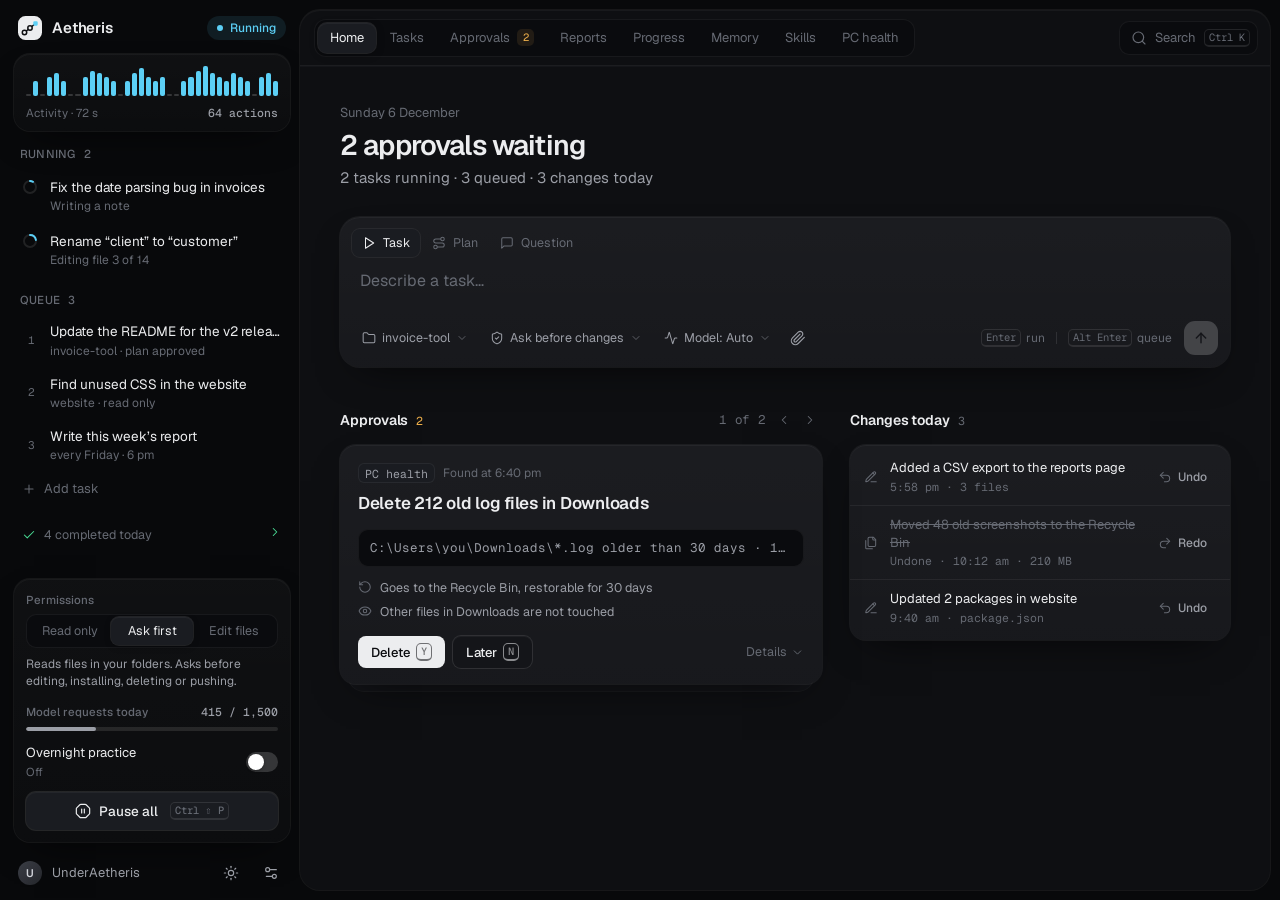
==== commit 282a3a73: "design: v0.6.1 plain wording, smaller Home, bug fixes" ====
--- a/docs/design/prototype-v0.6/aetheris-prototype-v0.6.html
+++ b/docs/design/prototype-v0.6/aetheris-prototype-v0.6.html
@@ -214,9 +214,9 @@
 
 /* ---------- home ---------- */
 .home{max-width:1080px;margin:0 auto;padding:36px 40px 72px}
-.hello{display:flex;align-items:flex-end;gap:24px}
-.hello .date{font-size:12px;color:var(--text-3);font-family:var(--mono);letter-spacing:.04em;text-transform:uppercase}
-.hello h1{font-size:30px;font-weight:600;letter-spacing:-.03em;margin-top:6px;line-height:1.15}
+.hello{display:block}
+.hello .date{font-size:13px;color:var(--text-3)}
+.hello h1{font-size:28px;font-weight:600;letter-spacing:-.03em;margin-top:6px;line-height:1.15}
 .hello p{color:var(--text-2);margin-top:6px;font-size:15px}
 .hello p b{color:var(--text);font-weight:500}
 .stats{margin-left:auto;display:flex;gap:4px}
@@ -276,7 +276,7 @@
 .planrev .acts{display:flex;gap:8px;margin-top:14px;align-items:center}
 .planrev .acts .faint{font-size:12px}
 
-.grid{display:grid;grid-template-columns:minmax(0,1fr) 336px;gap:28px;margin-top:40px;align-items:start}
+.grid{display:grid;grid-template-columns:minmax(0,1fr) 380px;gap:28px;margin-top:40px;align-items:start}
 .col{display:flex;flex-direction:column;gap:32px;min-width:0}
 .sec-h{display:flex;align-items:center;gap:8px;margin-bottom:12px;min-height:26px}
 .sec-h h2{font-size:14px;font-weight:600;letter-spacing:-.005em}
@@ -301,7 +301,7 @@
 .dcard .src .tag{height:20px}
 .dcard .tt{font-size:17px;font-weight:600;letter-spacing:-.015em;margin-top:8px}
 .dcard .cmd{margin-top:12px;padding:10px 12px;border-radius:var(--r);background:var(--sunken);box-shadow:inset 0 0 0 1px var(--line);color:var(--text-2);font-family:var(--mono);font-size:12.5px;white-space:nowrap;overflow:hidden;text-overflow:ellipsis}
-.dcard .facts{display:grid;grid-template-columns:1fr 1fr;gap:10px;margin-top:12px}
+.dcard .facts{display:flex;flex-direction:column;gap:6px;margin-top:12px}
 .dcard .fact{display:flex;gap:8px;font-size:12.5px;color:var(--text-2);line-height:1.4}
 .dcard .fact svg{width:14px;height:14px;color:var(--text-3);margin-top:1px}
 .dcard .det{display:grid;grid-template-rows:0fr;transition:grid-template-rows var(--t-slow) var(--ease-out)}
@@ -571,7 +571,9 @@
 
 @media (max-width:1180px){.grid{grid-template-columns:1fr}.task{grid-template-columns:1fr 380px}}
 @media (max-width:900px){.composer .bar{flex-wrap:wrap}.top .chip .mono,.top .meter,.searchbtn kbd,#modelChip{display:none}
-  .app{grid-template-columns:1fr;height:auto;min-height:100vh}
+  .app{grid-template-columns:minmax(0,1fr);height:auto;min-height:100vh}
+  .tabs-nav{min-width:0;overflow-x:auto;scrollbar-width:none}.tabs-nav .ind{display:none}.tabs-nav a.on{background:var(--raised-2)}
+  .searchbtn{font-size:0;gap:0;padding:0 9px}.grid{grid-template-columns:minmax(0,1fr)}
   .con{flex-direction:row;align-items:center;padding:10px 14px;gap:10px;position:sticky;top:0;z-index:20;background:var(--bg)}
   .con-h{flex:1}.pulse-box,.con-scroll,.me,.ctrl>div,.ctrl>.row-sw{display:none}
   .ctrl{padding:0;background:none;box-shadow:none;border:0}.kill{height:32px;padding:0 12px;font-size:12.5px}.kill kbd{display:none}
@@ -590,12 +592,12 @@
 window.DATA = {
   plan: ['Read the bug', 'Find the cause', 'Write a test', 'Fix the code', 'Run all tests', 'Push to GitHub'],
   needs: [
-    { id: 'logs', title: 'Delete 212 old log files in Downloads', src: 'PC health · 6:40 pm', cmd: 'D:\\Users\\you\\Downloads\\*.log   older than 30 days · 1.4 GB', facts: [['refresh', 'Goes to the Recycle Bin, restorable for 30 days'], ['eye', 'Nothing else in Downloads is touched']], det: [['setup-2024-03.log', '412 MB'], ['steam-crash-dump.log', '318 MB'], ['npm-debug (186 files)', '402 MB'], ['24 other files', '268 MB']], yes: 'Delete', done: 'Moved 212 files to the Recycle Bin', chg: 'Moved 212 log files to the Recycle Bin' },
-    { id: 'startup', title: 'Stop 3 apps from opening when Windows starts', src: 'PC health · 6:41 pm', cmd: 'Spotify · Steam · Epic Games Launcher', facts: [['clock', 'Startup takes about 41 s now'], ['refresh', 'Can be turned back on in one click']], det: [['Spotify', 'adds ~6 s'], ['Steam', 'adds ~9 s'], ['Epic Games Launcher', 'adds ~7 s']], yes: 'Stop them', done: 'Stopped 3 startup apps', chg: 'Stopped 3 apps from opening at startup' },
+    { id: 'logs', title: 'Delete 212 old log files in Downloads', src: 'PC health · 6:40 pm', cmd: 'C:\\Users\\you\\Downloads\\*.log   older than 30 days · 1.4 GB', facts: [['refresh', 'Goes to the Recycle Bin, restorable for 30 days'], ['eye', 'Other files in Downloads are not touched']], det: [['setup-2024-03.log', '412 MB'], ['steam-crash-dump.log', '318 MB'], ['npm-debug (186 files)', '402 MB'], ['24 other files', '268 MB']], yes: 'Delete', done: 'Moved 212 files to the Recycle Bin', chg: 'Moved 212 log files to the Recycle Bin' },
+    { id: 'startup', title: 'Stop 3 apps from opening when Windows starts', src: 'PC health · 6:41 pm', cmd: 'Spotify · Steam · Epic Games Launcher', facts: [['clock', 'Startup currently takes about 41 s'], ['refresh', 'Re-enable in one click']], det: [['Spotify', 'adds ~6 s'], ['Steam', 'adds ~9 s'], ['Epic Games Launcher', 'adds ~7 s']], yes: 'Stop them', done: 'Stopped 3 startup apps', chg: 'Stopped 3 apps from opening at startup' },
   ],
   queue: [
     { id: 'q1', t: 'Update the README for the v2 release', m: 'invoice-tool \u00b7 plan approved' },
-    { id: 'q2', t: 'Find unused CSS in the website', m: 'site \u00b7 read only' },
+    { id: 'q2', t: 'Find unused CSS in the website', m: 'website \u00b7 read only' },
     { id: 'q3', t: 'Write this week\u2019s report', m: 'every Friday \u00b7 6 pm' },
   ],
   changed: [
@@ -604,7 +606,7 @@
     { id: 'c3', t: 'Updated 2 packages in website', m: '9:40 am \u00b7 package.json', i: 'pencil' },
   ],
   providers: [
-    ['auto', 'Auto', 'Picks the best free model for each step and switches when one runs out', ''],
+    ['auto', 'Auto', 'Picks a free model for each step, switches when one runs out', ''],
     ['gemini', 'Gemini 2.5 Flash', 'Google AI Studio, free tier', '1,085 left today'],
     ['groq', 'Llama 3.3 70B on Groq', 'Fast, free tier', '13,200 left today'],
     ['openrouter', 'OpenRouter free models', 'Backup when others run out', '48 left today'],
@@ -680,11 +682,11 @@
 
 /* ---------- state ---------- */
 const LEVELS = [
-  ['Watch', 'Only looks', 'Reads your files and the web and suggests changes. Never changes anything itself.'],
-  ['Ask first', 'Asks before changes', 'Reads anything in your folders. Asks before it changes, installs, deletes or pushes.'],
-  ['Trusted', 'Changes files itself', 'Edits files in your folders on its own. Still asks before deleting, installing or pushing.'],
+  ['Read only', 'Read only', 'Reads files and the web. Suggests changes but never makes them.'],
+  ['Ask first', 'Ask before changes', 'Reads files in your folders. Asks before editing, installing, deleting or pushing.'],
+  ['Edit files', 'Edits files', 'Edits files in your folders. Still asks before installing, deleting or pushing.'],
 ];
-const FOLDERS = [['invoice-tool', 'invoice-tool', 'D:\\projects\\invoice-tool', ''], ['website', 'website', 'D:\\projects\\website', ''], ['projects', 'All projects', 'D:\\projects', ''], ['pick', 'Choose another folder\u2026', 'Only folders you pick are ever used', '']];
+const FOLDERS = [['invoice-tool', 'invoice-tool', 'D:\\projects\\invoice-tool', ''], ['website', 'website', 'D:\\projects\\website', ''], ['projects', 'All projects', 'D:\\projects', ''], ['pick', 'Choose a folder\u2026', 'Only folders you add can be used', '']];
 const S = {
   view: params.get('view') || 'home',
   theme: params.get('theme') || localStorage.getItem('ae-theme') || 'dark',
@@ -701,40 +703,39 @@
 const MARK = `<svg class="mark" viewBox="0 0 24 24" aria-label="Aetheris"><rect width="24" height="24" rx="7.5" fill="var(--text)"/><path d="M6.5 16.5 12 12l5.5-4.5" stroke="var(--panel)" stroke-width="1.5" fill="none"/><circle cx="6.5" cy="16.5" r="2.2" fill="var(--text)" stroke="var(--panel)" stroke-width="1.5"/><circle cx="12" cy="12" r="2.2" fill="var(--text)" stroke="var(--panel)" stroke-width="1.5"/><rect x="15.3" y="5.3" width="4.4" height="4.4" rx="1.1" fill="var(--live)"/></svg>`;
 
 /* ---------- shell ---------- */
-const NAV = [['home', 'home', 'Home'], ['tasks', 'tasks', 'Tasks'], ['needs', 'inbox', 'Needs you'], ['reports', 'report', 'Reports'], ['learned', 'learn', 'What it learned'], ['knows', 'memory', 'What it knows'], ['skills', 'skills', 'Skills'], ['pc', 'pc', 'PC health'], ['settings', 'settings', 'Settings']];
+const NAV = [['home', 'home', 'Home'], ['tasks', 'tasks', 'Tasks'], ['needs', 'inbox', 'Approvals'], ['reports', 'report', 'Reports'], ['learned', 'learn', 'Progress'], ['knows', 'memory', 'Memory'], ['skills', 'skills', 'Skills'], ['pc', 'pc', 'PC health'], ['settings', 'settings', 'Settings']];
 const TABS_SHOWN = ['home', 'tasks', 'needs', 'reports', 'learned', 'knows', 'skills', 'pc'];
-const needsList = () => (R.ask ? [{ id: 'push', title: 'Push the date fix to GitHub', src: 'Fix the date parsing bug', when: 'just now', cmd: 'git push origin fix/date-parsing', facts: [['branch', 'Creates a branch. Nothing is merged into main.'], ['refresh', 'Can be undone: delete the branch']], det: [['src/invoice/dates.py', '+8 \u22123'], ['tests/test_dates.py', '+5']], yes: 'Push', chg: 'Pushed fix/date-parsing to GitHub' }] : []).concat(S.needs);
+const needsList = () => (R.ask ? [{ id: 'push', title: 'Push the date fix to GitHub', src: 'Fix the date parsing bug', when: 'just now', cmd: 'git push origin fix/date-parsing', facts: [['branch', 'Creates a branch. Nothing is merged into main.'], ['refresh', 'Undo: delete the branch']], det: [['src/invoice/dates.py', '+8 \u22123'], ['tests/test_dates.py', '+5']], yes: 'Push', chg: 'Pushed fix/date-parsing to GitHub' }] : []).concat(S.needs);
 
 function shell() {
   document.body.innerHTML = `
   <div class="app">
     <aside class="con" aria-label="Aetheris">
       <div class="con-h">${MARK}<b>Aetheris</b><span class="state" id="state"><i></i><span></span></span></div>
-      <div class="pulse-box" title="Each bar is 2 seconds. Height is how many steps and edits it made."><div class="bars" id="bars">${S.act.map(() => '<i></i>').join('')}</div><div class="cap"><span>Activity \u00b7 last 72 s</span><b id="actN">0 events</b></div></div>
+      <div class="pulse-box" title="Each bar is 2 seconds. Height = number of steps and edits."><div class="bars" id="bars">${S.act.map(() => '<i></i>').join('')}</div><div class="cap"><span>Activity \u00b7 72 s</span><b id="actN">0 actions</b></div></div>
       <div class="con-scroll">
-        <div class="grp"><div class="grp-h">NOW<span class="n" id="nowN"></span></div><div id="nowList"></div></div>
-        <div class="grp"><div class="grp-h">UP NEXT<span class="n" id="qN"></span><span class="hint">drag to reorder</span></div><div id="qList"></div><button class="addq" data-act="new">${ic('plus')}Add to the queue</button></div>
+        <div class="grp"><div class="grp-h">RUNNING<span class="n" id="nowN"></span></div><div id="nowList"></div></div>
+        <div class="grp"><div class="grp-h">QUEUE<span class="n" id="qN"></span><span class="hint">drag to reorder</span></div><div id="qList"></div><button class="addq" data-act="new">${ic('plus')}Add task</button></div>
         <div class="doneline" data-go="tasks">${ic('check')}<span id="doneN"></span><span class="chev">${ic('right')}</span></div>
       </div>
       <div class="ctrl">
-        <div><div class="lbl">What it may do on its own</div>
-          <div class="level" id="level" role="radiogroup" aria-label="What it may do on its own"><span class="knob"></span>${LEVELS.map((l, i) => `<button role="radio" data-level="${i}">${l[0]}</button>`).join('')}</div>
+        <div><div class="lbl">Permissions</div>
+          <div class="level" id="level" role="radiogroup" aria-label="Permissions"><span class="knob"></span>${LEVELS.map((l, i) => `<button role="radio" data-level="${i}">${l[0]}</button>`).join('')}</div>
           <div class="level-d" id="levelD"></div></div>
-        <div><div class="lbl">Free requests today<b>415 / 1,500</b></div><div class="budget"><i style="width:27.7%"></i></div></div>
-        <div class="row-sw"><span>Learn while I\u2019m away<span class="s" id="awayS"></span></span><button class="sw sw-away" data-act="away" role="switch" aria-label="Learn while I'm away"></button></div>
+        <div><div class="lbl">Model requests today<b>415 / 1,500</b></div><div class="budget"><i style="width:27.7%"></i></div></div>
+        <div class="row-sw"><span>Overnight practice<span class="s" id="awayS"></span></span><button class="sw sw-away" data-act="away" role="switch" aria-label="Overnight practice"></button></div>
         <button class="kill" id="kill" data-act="killall"></button>
       </div>
       <div class="me"><span class="av">U</span>UnderAetheris<span class="sp"></span><button class="iconbtn" data-act="theme" aria-label="Switch theme" id="themeB">${ic(S.theme === 'dark' ? 'sun' : 'moon')}</button><button class="iconbtn" data-go="settings" aria-label="Settings">${ic('settings')}</button></div>
     </aside>
     <main class="main">
       <header class="top"><nav class="tabs-nav" id="tabsNav"><span class="ind"></span>${TABS_SHOWN.map(id => { const n = NAV.find(x => x[0] === id); return `<a data-go="${id}">${n[2]}${id === 'needs' ? '<span class="n" id="needN"></span>' : ''}</a>`; }).join('')}</nav>
-        <span class="sp"></span><button class="searchbtn" data-act="palette">${ic('search')}Search<kbd>Ctrl K</kbd></button>
-        <button class="chip" data-pop="model" id="modelChip"></button></header>
-      <div class="pausebar" id="pausebar">${ic('stopall')}<span><b>Everything is paused.</b> Nothing runs and nothing changes until you resume.</span><button class="btn live sm" data-act="killall">${ic('play')}Resume everything</button></div>
+        <span class="sp"></span><button class="searchbtn" data-act="palette">${ic('search')}Search<kbd>Ctrl K</kbd></button></header>
+      <div class="pausebar" id="pausebar">${ic('stopall')}<span><b>All tasks are paused.</b> Nothing runs or changes until you resume.</span><button class="btn live sm" data-act="killall">${ic('play')}Resume all</button></div>
       <section class="view" id="view"></section>
     </main>
   </div><div class="toasts" id="toasts"></div>`;
-  paintLevel(); paintAway(); paintKill(); paintModelChip(); paintQueue(); paintSide(); paintBars();
+  paintLevel(); paintAway(); paintKill(); paintQueue(); paintSide(); paintBars();
   new ResizeObserver(() => moveInd(false)).observe($('#tabsNav'));
 }
 function topbar() { $$('#tabsNav a').forEach(a => a.classList.toggle('on', a.dataset.go === S.view || (S.view === 'task' && a.dataset.go === 'tasks'))); moveInd(true); }
@@ -752,44 +753,46 @@
 function paintKill() {
   const k = $('#kill');
   k.className = 'kill' + (S.allPaused ? ' resume' : '');
-  k.innerHTML = S.allPaused ? `${ic('play')}Resume everything<kbd>Ctrl \u21e7 P</kbd>` : `${ic('stopall')}Pause everything<kbd>Ctrl \u21e7 P</kbd>`;
+  k.innerHTML = S.allPaused ? `${ic('play')}Resume all<kbd>Ctrl \u21e7 P</kbd>` : `${ic('stopall')}Pause all<kbd>Ctrl \u21e7 P</kbd>`;
   $('#pausebar').classList.toggle('on', S.allPaused);
   document.body.classList.toggle('paused-all', S.allPaused);
 }
-function paintModelChip() { const p = D.providers.find(x => x[0] === S.model); $('#modelChip').innerHTML = `${ic('bolt')}<span>${p[0] === 'auto' ? 'Auto' : p[1]}</span><span class="meter"><i style="width:72%"></i></span><span class="mono faint">1,085 left</span>${ic('down', 'chev')}`; }
+function paintModelChip() { if (!$('#modelChip')) return; const p = D.providers.find(x => x[0] === S.model); $('#modelChip').innerHTML = `${ic('bolt')}<span>${p[0] === 'auto' ? 'Auto' : p[1]}</span><span class="meter"><i style="width:72%"></i></span><span class="mono faint">1,085 left</span>${ic('down', 'chev')}`; }
 function ring(p, cls) { return `<svg class="ring ${cls}" viewBox="0 0 16 16"><circle class="bg" cx="8" cy="8" r="6"/><circle class="fg" cx="8" cy="8" r="6" stroke-dasharray="37.7" stroke-dashoffset="${37.7 * (1 - p)}" transform="rotate(-90 8 8)"/></svg>`; }
 function paintSide() {
   const n = needsList().length;
   const el = $('#needN'); if (el) { el.textContent = n; el.style.display = n ? '' : 'none'; }
   const st = $('#state');
   if (st) {
-    const [cls, txt] = S.allPaused ? ['paused', 'Paused'] : R.ask ? ['ask', 'Needs you'] : (R.done && S.rename.paused) ? ['paused', 'Idle'] : ['', 'Working'];
+    const [cls, txt] = S.allPaused ? ['paused', 'Paused'] : R.ask ? ['ask', 'Waiting'] : (R.done && S.rename.paused && !S.extra.length) ? ['paused', 'Idle'] : ['', 'Running'];
     st.className = 'state ' + cls; st.lastChild.textContent = txt;
   }
   const pct = Math.min(1, (R.plan + (R.done ? 1 : .5)) / 6), rp = S.rename.file / S.rename.total;
   const dPaused = R.paused || S.allPaused, rPaused = S.rename.paused || S.allPaused;
   const items = [];
-  items.push(`<div class="ti ${S.view === 'task' ? 'on' : ''}" data-go="task">${R.done ? `<span style="color:var(--good);margin-top:2px">${ic('check')}</span>` : ring(pct, R.ask ? 'ask' : dPaused ? 'paused' : '')}<div><div class="t">Fix the date parsing bug in invoices</div><div class="m ${R.ask ? 'ask' : ''}">${R.done ? 'Done \u00b7 2 files changed' : R.ask ? 'Waiting for you' : dPaused ? 'Paused' : esc(R.now || 'Starting')}</div></div>
-    <div class="tools">${R.done ? '' : `<button class="mini" data-act="pause" aria-label="${R.paused ? 'Resume' : 'Pause'}">${ic(R.paused ? 'play' : 'pause')}</button>`}</div></div>`);
+  if (!R.done) items.push(`<div class="ti ${S.view === 'task' ? 'on' : ''}" data-go="task">${ring(pct, R.ask ? 'ask' : dPaused ? 'paused' : '')}<div><div class="t">Fix the date parsing bug in invoices</div><div class="m ${R.ask ? 'ask' : ''}">${R.ask ? 'Waiting for approval' : dPaused ? 'Paused' : esc(R.now || 'Starting')}</div></div>
+    <div class="tools"><button class="mini" data-act="pause" aria-label="${R.paused ? 'Resume' : 'Pause'}">${ic(R.paused ? 'play' : 'pause')}</button></div></div>`);
   items.push(`<div class="ti">${ring(rp, rPaused ? 'paused' : '')}<div><div class="t">Rename \u201cclient\u201d to \u201ccustomer\u201d</div><div class="m">${rPaused ? 'Paused' : `Editing file ${S.rename.file} of ${S.rename.total}`}</div></div>
     <div class="tools"><button class="mini" data-act="pauseRename" aria-label="${S.rename.paused ? 'Resume' : 'Pause'}">${ic(S.rename.paused ? 'play' : 'pause')}</button></div></div>`);
   S.extra.forEach(x => items.push(`<div class="ti" data-xid="${x.id}">${ring(x.p, S.allPaused || x.paused ? 'paused' : '')}<div><div class="t">${esc(x.t)}</div><div class="m">${S.allPaused || x.paused ? 'Paused' : x.step}</div></div>
     <div class="tools"><button class="mini" data-xpause="${x.id}" aria-label="${x.paused ? 'Resume' : 'Pause'}">${ic(x.paused ? 'play' : 'pause')}</button></div></div>`));
   $('#nowList').innerHTML = items.join('');
   $('#nowN').textContent = runCount();
-  $('#doneN').textContent = `${D.done.length + (R.done ? 1 : 0)} done today`;
+  $('#doneN').textContent = `${D.done.length + (R.done ? 1 : 0)} completed today`;
+  const dl = $('.doneline'); if (dl) dl.dataset.go = R.done ? 'task' : 'tasks';
 }
 function paintQueue() {
+  paintBrief();
   $('#qN').textContent = S.queue.length;
   $('#qList').innerHTML = S.queue.map((q, i) => `<div class="ti q" draggable="true" data-q="${q.id}"><span class="grip">${ic('grip')}</span><span class="pos">${i + 1}</span><div><div class="t">${esc(q.t)}</div><div class="m">${esc(q.m)}</div></div>
-    <div class="tools"><button class="mini" data-qtop="${q.id}" aria-label="Do this next" title="Do this next">${ic('up')}</button><button class="mini" data-qdel="${q.id}" aria-label="Remove" title="Remove">${ic('x')}</button></div></div>`).join('') || '<div class="faint" style="font-size:12.5px;padding:4px 8px">Nothing waiting.</div>';
-}
-const runCount = () => (R.done ? 1 : 2) + S.extra.length;
+    <div class="tools">${i ? `<button class="mini" data-qtop="${q.id}" aria-label="Move to top" title="Move to top">${ic('up')}</button>` : ''}<button class="mini" data-qdel="${q.id}" aria-label="Remove" title="Remove">${ic('x')}</button></div></div>`).join('') || '<div class="faint" style="font-size:12.5px;padding:4px 8px">Queue is empty.</div>';
+}
+const runCount = () => (R.done ? 0 : 1) + 1 + S.extra.length;
 function bump(n = 1) { if (!(ff && evN < ff)) S.actNow += n; }
 function paintBars() {
   const max = Math.max(6, ...S.act);
   $$('#bars i').forEach((b, i) => { const v = S.act[i]; b.style.height = (v ? 5 + Math.sqrt(v / max) * 25 : 2) + 'px'; b.className = v ? (R.ask && i === S.act.length - 1 ? 'ask' : 'on') : ''; });
-  $('#actN').textContent = `${S.act.reduce((a, b) => a + b, 0)} events`;
+  $('#actN').textContent = `${S.act.reduce((a, b) => a + b, 0)} actions`;
 }
 setInterval(() => { S.act.push(S.allPaused ? 0 : S.actNow); S.act.shift(); S.actNow = 0; paintBars(); }, 2000);
 
@@ -818,57 +821,47 @@
 }
 
 /* ---------- home ---------- */
-function greet() { const h = new Date().getHours(); return h < 5 ? 'Working late' : h < 12 ? 'Good morning' : h < 17 ? 'Good afternoon' : 'Good evening'; }
-const MODES = [['do', 'play', 'Do it'], ['plan', 'route', 'Plan first'], ['ask', 'msg', 'Just ask']];
+const MODES = [['do', 'play', 'Task'], ['plan', 'route', 'Plan'], ['ask', 'msg', 'Question']];
 function home() {
   const d = new Date().toLocaleDateString('en-GB', { weekday: 'long', day: 'numeric', month: 'long' });
   $('#view').innerHTML = `<div class="home">
-    <div class="hello"><div><div class="date">${d}</div><h1>${greet()}.</h1><p id="brief"></p></div>
-      <div class="stats" id="stats"></div></div>
+    <div class="hello"><div class="date">${d}</div><h1 id="headline"></h1><p id="brief"></p></div>
     <div class="card composer" id="composer">
       <div class="modes" role="tablist">${MODES.map(([id, i, l]) => `<button role="tab" data-mode="${id}" class="${S.mode === id ? 'on' : ''}">${ic(i)}${l}</button>`).join('')}</div>
       <textarea id="ask" rows="1" placeholder="${placeholderFor()}" aria-label="Task or question"></textarea>
-      <div class="bar"><button class="chip" data-pop="folder" id="folderChip"></button><button class="chip" data-pop="perm" id="permChip"></button><button class="chip" data-pop="model2" id="model2Chip"></button><button class="iconbtn" aria-label="Attach a file" data-act="attach">${ic('clip')}</button><span class="sp"></span><span class="faint" style="font-size:12px;margin-right:10px" id="enterHint"></span><button class="send" id="send" disabled aria-label="Start">${ic('up')}</button></div>
+      <div class="bar"><button class="chip" data-pop="folder" id="folderChip"></button><button class="chip" data-pop="perm" id="permChip"></button><button class="chip" data-pop="model2" id="model2Chip"></button><button class="iconbtn" aria-label="Attach a file" data-act="attach">${ic('clip')}</button><span class="sp"></span><span class="faint" style="font-size:12px;margin-right:10px" id="enterHint"></span><button class="send" id="send" disabled aria-label="Run">${ic('up')}</button></div>
       <div class="before" id="before"><div><div class="in" id="beforeIn"></div></div></div>
     </div>
-    <div class="sugg">${[['terminal', 'Fix the failing tests in invoice-tool'], ['gauge', 'Why is my laptop slow today?'], ['git', 'Summarise today\u2019s commits'], ['disk', 'Find what is filling up drive C:']].map(([i, t]) => `<button data-sugg="${esc(t)}">${ic(i)}${t}</button>`).join('')}</div>
     <div id="planBox"></div>
     <div class="grid">
-      <div class="col">
-        <section><div class="sec-h"><h2>Needs you</h2><span class="c ask" id="needC"></span><div class="r" id="dnav"></div></div><div id="dstack"></div></section>
-        <section><div class="sec-h"><h2>Running</h2><span class="c" id="liveC"></span><a data-go="tasks">All tasks${ic('right')}</a></div><div class="stack" id="lives"></div></section>
-      </div>
-      <div class="col">
-        <section><div class="sec-h"><h2>Changed today</h2><span class="c" id="chgC"></span><span class="r">all undoable</span></div><div class="card chg" id="chg"></div></section>
-        <section><div class="sec-h"><h2>Getting better</h2><a data-go="learned">What it learned${ic('right')}</a></div>${scoreCard()}</section>
-        <section><div class="sec-h"><h2>PC health</h2><a data-go="pc">Details${ic('right')}</a></div>
-          <div class="card pc">${D.pc.map(([i, l, v, p]) => `<div class="r">${ic(i)}<span>${l}</span><span class="v">${v}</span>${p != null ? `<div class="bar"><i class="${p > 80 ? 'warn' : ''}" style="width:${p}%"></i></div>` : ''}</div>`).join('')}</div></section>
-      </div>
+      <section><div class="sec-h"><h2>Approvals</h2><span class="c ask" id="needC"></span><div class="r" id="dnav"></div></div><div id="dstack"></div></section>
+      <section><div class="sec-h"><h2>Changes today</h2><span class="c" id="chgC"></span></div><div class="card chg" id="chg"></div></section>
     </div></div>`;
   const ta = $('#ask'), comp = $('#composer');
   ta.addEventListener('focus', () => comp.classList.add('focus'));
   ta.addEventListener('blur', () => comp.classList.remove('focus'));
   ta.addEventListener('input', () => { ta.style.height = 'auto'; ta.style.height = Math.min(ta.scrollHeight, 220) + 'px'; $('#send').disabled = !ta.value.trim(); paintBefore(); });
   ta.addEventListener('keydown', e => { if (e.key === 'Enter' && !e.shiftKey) { e.preventDefault(); submit(e.altKey); } });
-  paintChips(); paintBefore(); paintNeeds(); paintLives(); paintChanged(); chartHover();
-}
-function placeholderFor() { return { do: 'What should it do? It starts right away\u2026', plan: 'What should it do? It shows you a plan before it starts\u2026', ask: 'Ask a question. No files are touched\u2026' }[S.mode]; }
+  $('#send').addEventListener('click', () => submit(false));
+  paintChips(); paintBefore(); paintNeeds(); paintChanged(); paintPlan();
+}
+function placeholderFor() { return { do: 'Describe a task\u2026', plan: 'Describe a task. You review the plan before it runs\u2026', ask: 'Ask a question. No files are changed\u2026' }[S.mode]; }
 function paintChips() {
   const f = FOLDERS.find(x => x[0] === S.folder);
   $('#folderChip').innerHTML = `${ic('folder')}${esc(f[1])}${ic('down', 'chev')}`;
   $('#permChip').innerHTML = `${ic('shield')}${LEVELS[S.perm][1]}${ic('down', 'chev')}`;
   $('#permChip').style.display = S.mode === 'ask' ? 'none' : '';
   const p = D.providers.find(x => x[0] === S.model);
-  $('#model2Chip').innerHTML = `${ic('bolt')}${p[0] === 'auto' ? 'Auto model' : esc(p[1])}${ic('down', 'chev')}`;
-  $('#enterHint').innerHTML = S.queueNext ? '<kbd>Enter</kbd> add to Up next' : `<kbd>Enter</kbd> ${S.mode === 'plan' ? 'make a plan' : S.mode === 'ask' ? 'ask' : 'start'}<span class="sep"></span><kbd>Alt Enter</kbd> queue`;
+  $('#model2Chip').innerHTML = `${ic('bolt')}${p[0] === 'auto' ? 'Model: Auto' : esc(p[1])}${ic('down', 'chev')}`;
+  $('#enterHint').innerHTML = S.queueNext ? '<kbd>Enter</kbd> add to queue' : `<kbd>Enter</kbd> ${S.mode === 'plan' ? 'plan' : S.mode === 'ask' ? 'ask' : 'run'}<span class="sep"></span><kbd>Alt Enter</kbd> queue`;
 }
 function paintBefore(flashKey) {
   const ta = $('#ask'); if (!ta) return;
   const on = !!ta.value.trim(); $('#before').classList.toggle('on', on);
   const f = FOLDERS.find(x => x[0] === S.folder), p = D.providers.find(x => x[0] === S.model);
-  const starts = S.queueNext ? 'After the tasks above it in Up next' : S.mode === 'plan' ? 'After you approve its plan' : S.mode === 'ask' ? 'Answers here. No task, no changes' : S.allPaused ? 'When you resume' : `Now, next to the ${runCount()} running`;
-  const cells = [['clock', 'Starts', starts], ['folder', 'Can use', S.mode === 'ask' ? 'Reads ' + f[1] + ' if needed' : f[2]], ['shield', 'On its own', S.mode === 'ask' ? 'Reads only' : LEVELS[S.perm][2].split('. ')[0] + '.'], ['bolt', 'Model', `${p[0] === 'auto' ? 'Auto' : p[1]} \u00b7 about ${S.mode === 'ask' ? 2 : 12} requests`]];
-  $('#beforeIn').innerHTML = cells.map(([i, k, v], n) => `<div><div class="k">${ic(i)}${k.toUpperCase()}</div><div class="v ${flashKey === n ? 'flash' : ''}">${esc(v)}</div></div>`).join('');
+  const starts = S.queueNext ? `After ${S.queue.length} queued task${S.queue.length === 1 ? '' : 's'}` : S.mode === 'plan' ? 'After you approve the plan' : S.mode === 'ask' ? 'Now \u00b7 no task is created' : S.allPaused ? 'When you resume' : `Now \u00b7 ${runCount()} other task${runCount() === 1 ? '' : 's'} running`;
+  const cells = [['clock', 'Starts', starts], ['folder', 'Folder', f[2]], ['shield', 'Permissions', S.mode === 'ask' ? 'Read only' : LEVELS[S.perm][1]], ['bolt', 'Model', `${p[0] === 'auto' ? 'Auto' : p[1]} \u00b7 ~${S.mode === 'ask' ? 2 : 12} requests`]];
+  $('#beforeIn').innerHTML = cells.map(([i, k, v], n) => `<div><div class="k">${ic(i)}${k}</div><div class="v ${flashKey === n ? 'flash' : ''}">${esc(v)}</div></div>`).join('');
 }
 function submit(toQueue) {
   const ta = $('#ask'), text = ta.value.trim(); if (!text) return;
@@ -882,33 +875,33 @@
 function enqueue(text, m) {
   const q = { id: 'n' + Date.now(), t: text, m };
   S.queue.unshift(q); paintQueue(); flashQueue(q.id);
-  toast(ic('check') + 'Added to the top of Up next.', () => { S.queue = S.queue.filter(x => x !== q); paintQueue(); });
-}
-const XSTEPS = ['Reading the files it needs', 'Finding what has to change', 'Making the change', 'Running the tests', 'Writing up what it did'];
+  toast(ic('check') + 'Added to the queue.', () => { S.queue = S.queue.filter(x => x !== q); paintQueue(); });
+}
+const XSTEPS = ['Reading files', 'Finding what to change', 'Editing files', 'Running tests', 'Writing the summary'];
 function startExtra(text, from) {
   const x = { id: 'x' + Date.now(), t: text, p: 0, paused: false, step: XSTEPS[0] };
   S.extra.push(x); paintSide(); paintLives(); paintBrief(); bump(2);
-  toast(ic('play') + (S.allPaused ? 'Added. It starts when you resume everything.' : 'Started. You can watch it under Running.'), () => { S.extra = S.extra.filter(y => y !== x); paintSide(); paintLives(); });
+  toast(ic('play') + (S.allPaused ? 'Task added. It starts when you resume.' : 'Task started.'), () => { S.extra = S.extra.filter(y => y !== x); paintSide(); paintLives(); });
 }
 function flashQueue(id) { const el = $(`[data-q="${id}"]`); if (el) { el.style.animation = 'fresh 1.6s var(--ease-out)'; } }
 function showAnswer(text) {
   $('#planBox').innerHTML = `<div class="card planrev"><div class="h">${ic('msg')}<b>${esc(text)}</b><span class="sp"></span><button class="mini" data-act="closePlan" aria-label="Close">${ic('x')}</button></div><div class="sub" id="ans"></div></div>`;
-  const msg = 'Sample answer. In the real app the answer streams here with the files and pages it used as sources, and you can turn it into a task with one click.';
+  const msg = 'Sample answer. In the desktop app the answer streams in here, with links to the files and pages it is based on. One click turns it into a task.';
   let i = 0; const t = setInterval(() => { i += 3; const a = $('#ans'); if (!a) return clearInterval(t); a.innerHTML = esc(msg.slice(0, i)) + (i < msg.length ? '<span class="caret"></span>' : ''); if (i >= msg.length) clearInterval(t); }, 24);
 }
 function showPlan(text) {
   const changePerm = S.perm === 0 ? 'look' : S.perm === 1 ? 'ask' : 'auto';
-  S.plan = { text, steps: [['Read the files it needs', 'look', true], ['Find what has to change', 'look', true], ['Make the change', changePerm, true], ['Run the tests', 'look', true], ['Show you the result', 'look', true]].map((s, i) => ({ id: 'p' + i, t: s[0], perm: s[1], on: s[2] })) };
+  S.plan = { text, steps: [['Read the relevant files', 'look', true], ['Find what to change', 'look', true], ['Edit the files', changePerm, true], ['Run the tests', 'look', true], ['Write a summary', 'look', true]].map((s, i) => ({ id: 'p' + i, t: s[0], perm: s[1], on: s[2] })) };
   paintPlan();
 }
-const PERM = { look: 'only looks', ask: 'asks you', auto: 'does it itself' };
+const PERM = { look: 'read only', ask: 'ask first', auto: 'automatic' };
 function paintPlan() {
   const P = S.plan, box = $('#planBox'); if (!P) { box.innerHTML = ''; return; }
   const active = P.steps.filter(s => s.on), askAt = active.findIndex(s => s.perm === 'ask');
-  box.innerHTML = `<div class="card planrev"><div class="h">${ic('route')}<b>Plan for: ${esc(P.text)}</b><span class="tag">${active.length} steps</span><span class="sp"></span><button class="mini" data-act="closePlan" aria-label="Close">${ic('x')}</button></div>
-    <div class="sub">Change anything before it starts. Drag to reorder, click a step to rename it, click the label on the right to change what it may do.</div>
+  box.innerHTML = `<div class="card planrev"><div class="h">${ic('route')}<b>Plan: ${esc(P.text)}</b><span class="tag">${active.length} steps</span><span class="sp"></span><button class="mini" data-act="closePlan" aria-label="Close">${ic('x')}</button></div>
+    <div class="sub">Drag to reorder. Click a step to rename it. Click a permission to change it.</div>
     <div class="psteps" id="psteps">${P.steps.map((s, i) => `<div class="ps ${s.on ? '' : 'off'}" draggable="true" data-ps="${s.id}"><span class="grip">${ic('grip')}</span><span class="no">${i + 1}</span><span class="tt" contenteditable="true" spellcheck="false" data-pst="${s.id}">${esc(s.t)}</span><span class="perm ${s.perm}" data-pperm="${s.id}" title="Click to change">${PERM[s.perm]}</span><button class="mini" data-pskip="${s.id}" aria-label="${s.on ? 'Skip this step' : 'Keep this step'}" title="${s.on ? 'Skip' : 'Keep'}">${ic(s.on ? 'x' : 'refresh')}</button></div>`).join('')}</div>
-    <div class="acts"><button class="btn pri" data-act="startPlan">${ic('play')}Start</button><button class="btn ghost" data-act="addPlanStep">${ic('plus')}Add a step</button><span class="sp"></span><span class="faint">${askAt >= 0 ? `It will stop and ask you before step ${askAt + 1}.` : active.some(s => s.perm === 'auto') ? 'It will not stop to ask you.' : 'It will only look. Nothing changes.'}</span></div></div>`;
+    <div class="acts"><button class="btn pri" data-act="startPlan">${ic('play')}Run plan</button><button class="btn ghost" data-act="addPlanStep">${ic('plus')}Add step</button><span class="sp"></span><span class="faint">${!active.length ? 'No steps left.' : askAt >= 0 ? `Approval needed before step ${askAt + 1}.` : active.some(s => s.perm === 'auto') ? 'Runs without approvals.' : 'Read only. No files change.'}</span></div></div>`;
   dragList($('#psteps'), '.ps', 'ps', (from, to) => { const a = P.steps, f = a.findIndex(s => s.id === from), t = a.findIndex(s => s.id === to); const [x] = a.splice(f, 1); a.splice(t, 0, x); paintPlan(); });
   $$('[data-pst]', box).forEach(el => el.addEventListener('blur', () => { const s = P.steps.find(x => x.id === el.dataset.pst); s.t = el.textContent.trim() || s.t; }));
   $$('[data-pst]', box).forEach(el => el.addEventListener('keydown', e => { if (e.key === 'Enter') { e.preventDefault(); el.blur(); } }));
@@ -918,14 +911,14 @@
   const list = needsList(); S.dIdx = Math.max(0, Math.min(S.dIdx, list.length - 1));
   $('#needC').textContent = list.length || '';
   $('#dnav').innerHTML = list.length > 1 ? `<span class="mono">${S.dIdx + 1} of ${list.length}</span><span class="dnav"><button class="mini" data-dnav="-1" aria-label="Previous">${ic('chevl')}</button><button class="mini" data-dnav="1" aria-label="Next">${ic('right')}</button></span>` : '';
-  if (!list.length) { box.innerHTML = `<div class="card allclear"><span class="ic">${ic('check')}</span><div><div style="color:var(--text)">Nothing needs you.</div><div class="faint" style="font-size:12.5px">New questions show up here first, and in the sidebar.</div></div></div>`; paintBrief(); return; }
+  if (!list.length) { box.innerHTML = `<div class="card allclear"><span class="ic">${ic('check')}</span><div><div style="color:var(--text)">No approvals waiting.</div><div class="faint" style="font-size:12.5px">New requests appear here and in the sidebar.</div></div></div>`; paintBrief(); return; }
   const x = list[S.dIdx], behind = list.length - 1;
   box.innerHTML = `<div class="dstack">${behind >= 2 ? '<div class="back b2"></div>' : ''}${behind >= 1 ? '<div class="back b1"></div>' : ''}
-    <div class="card dcard in" data-dc="${x.id}"><div class="src"><span class="tag ${x.id === 'push' ? 'live' : ''}">${x.id === 'push' ? 'task' : 'PC health'}</span>${esc(x.src.replace(/^PC health \u00b7 /, 'Found at '))}${x.when ? ' \u00b7 ' + x.when : ''}</div>
+    <div class="card dcard in" data-dc="${x.id}"><div class="src"><span class="tag ${x.id === 'push' ? 'live' : ''}">${x.id === 'push' ? 'Task' : 'PC health'}</span>${esc(x.src.replace(/^PC health \u00b7 /, 'Found at '))}${x.when ? ' \u00b7 ' + x.when : ''}</div>
       <div class="tt">${esc(x.title)}</div><div class="cmd">${esc(x.cmd)}</div>
       <div class="facts">${x.facts.map(([i, t]) => `<div class="fact">${ic(i)}<span>${t}</span></div>`).join('')}</div>
       <div class="det" id="det"><div><ul>${(x.det || []).map(([a, b]) => `<li><span>${esc(a)}</span><span>${esc(b)}</span></li>`).join('')}</ul></div></div>
-      <div class="acts"><button class="btn pri" data-yes="${x.id}">${x.yes}<kbd>Y</kbd></button><button class="btn sec" data-no="${x.id}">Not now<kbd>N</kbd></button><span class="sp"></span><button class="more" data-act="det">Details${ic('down')}</button></div></div></div>`;
+      <div class="acts"><button class="btn pri" data-yes="${x.id}">${x.yes}<kbd>Y</kbd></button><button class="btn sec" data-no="${x.id}">Later<kbd>N</kbd></button><span class="sp"></span><button class="more" data-act="det">Details${ic('down')}</button></div></div></div>`;
   paintBrief();
 }
 function decide(yes) {
@@ -936,17 +929,17 @@
     const idx = S.needs.indexOf(x); S.needs.splice(idx, 1);
     let ch = null; if (yes) { ch = { id: 'c' + Date.now(), t: x.chg, m: 'just now', i: 'pencil', fresh: true }; S.changed.unshift(ch); }
     paintNeeds(); paintSide(); paintChanged();
-    toast(ic(yes ? 'check' : 'clock') + (yes ? x.done : 'Okay. It will ask again tomorrow.'), () => { S.needs.splice(idx, 0, x); if (ch) S.changed = S.changed.filter(c => c !== ch); paintNeeds(); paintSide(); paintChanged(); });
+    toast(ic(yes ? 'check' : 'clock') + (yes ? x.done : 'Snoozed until tomorrow.'), () => { S.needs.splice(idx, 0, x); if (ch) S.changed = S.changed.filter(c => c !== ch); paintNeeds(); paintSide(); paintChanged(); });
   }, 260);
 }
 function paintBrief() {
-  const n = needsList().length, run = runCount(), undo = S.changed.filter(c => !c.undone).length;
-  const b = $('#brief'); if (!b) return;
-  b.innerHTML = S.allPaused ? 'Everything is paused. Nothing will run until you resume.' : n ? `${n === 1 ? 'One thing needs' : n + ' things need'} your OK. The rest is running on its own.` : 'Nothing needs you. Everything is running on its own.';
-  $('#stats').innerHTML = [['ask', n, 'need you', 'needs'], ['live', run, 'running', 'tasks'], ['', undo, 'can be undone', 'chg']].map(([c, v, k, to]) => `<div class="stat" data-stat="${to}"><div class="v"><i class="dot ${c}" style="${c ? '' : 'background:var(--text-3)'}"></i>${v}</div><div class="k">${k}</div></div>`).join('');
+  const n = needsList().length, run = runCount(), ch = S.changed.length;
+  const h = $('#headline'); if (!h) return;
+  h.textContent = S.allPaused ? 'All tasks paused' : n ? `${n} approval${n === 1 ? '' : 's'} waiting` : 'No approvals waiting';
+  $('#brief').innerHTML = `${run} task${run === 1 ? '' : 's'} running \u00b7 ${S.queue.length} queued \u00b7 ${ch} change${ch === 1 ? '' : 's'} today`;
 }
 function paintLives() {
-  const box = $('#lives'); if (!box) return;
+  paintBrief(); const box = $('#lives'); if (!box) return;
   const dP = R.paused || S.allPaused, rP = S.rename.paused || S.allPaused;
   const steps = D.plan.map((_, i) => i < R.plan || R.done ? 'done' : i === R.plan ? (R.ask ? 'ask' : 'act') : 'wait');
   const strip = steps.map((s, i) => `${i ? `<i class="${s === 'wait' ? '' : s === 'act' && !dP ? 'act' : 'done'}"></i>` : ''}<span class="node ${s} ${i === 2 || i === 3 || i === 5 ? 'sq' : 'look'}"></span>`).join('');
@@ -963,7 +956,7 @@
 function paintChanged() {
   const box = $('#chg'); if (!box) return;
   $('#chgC').textContent = S.changed.length;
-  box.innerHTML = S.changed.map(c => `<div class="r ${c.undone ? 'undone' : ''} ${c.fresh ? 'fresh' : ''}">${ic(c.i)}<div><div class="t">${esc(c.t)}</div><div class="m">${c.undone ? 'undone \u00b7 ' : ''}${esc(c.m)}</div></div><button class="btn ghost" data-undo="${c.id}">${ic(c.undone ? 'redo' : 'undo')}${c.undone ? 'Redo' : 'Undo'}</button></div>`).join('');
+  box.innerHTML = S.changed.map(c => `<div class="r ${c.undone ? 'undone' : ''} ${c.fresh ? 'fresh' : ''}">${ic(c.i)}<div><div class="t">${esc(c.t)}</div><div class="m">${c.undone ? 'Undone \u00b7 ' : ''}${esc(c.m)}</div></div><button class="btn ghost" data-undo="${c.id}">${ic(c.undone ? 'redo' : 'undo')}${c.undone ? 'Redo' : 'Undo'}</button></div>`).join('');
   S.changed.forEach(c => { c.fresh = false; });
   paintBrief();
 }
@@ -1002,10 +995,10 @@
     <div class="thread-wrap">
       <div class="thead"><h1>Fix the date parsing bug in invoices</h1>
         <div class="meta"><span class="chip">${ic('folder')}invoice-tool</span><span class="chip">${ic('branch')}<span class="mono">fix/date-parsing</span></span><span id="status" style="margin-left:6px"></span><span class="sp"></span>
-          <div class="ctl"><button class="chip out" data-pop="speed" id="speedB" title="Demo speed"></button><button class="btn sec" data-act="pause" id="pauseB"></button><button class="btn ghost" data-act="stop" id="stopB">${ic('stop')}Stop</button></div></div>
+          <div class="ctl"><button class="btn sec" data-act="pause" id="pauseB"></button><button class="btn ghost" data-act="stop" id="stopB">${ic('stop')}Stop</button></div></div>
         <div class="plan" id="plan"></div></div>
       <div class="thread" id="thread"></div>
-      <div class="steer"><div class="in"><input id="steer" placeholder="Tell it something while it works\u2026" aria-label="Add an instruction"><button class="send" id="steerSend" aria-label="Send" disabled>${ic('up')}</button></div>
+      <div class="steer"><div class="in"><input id="steer" placeholder="Add an instruction\u2026" aria-label="Add an instruction"><button class="send" id="steerSend" aria-label="Send" disabled>${ic('up')}</button></div>
         <div class="hint"><span><kbd>Space</kbd> pause</span><span><kbd>Y</kbd> <kbd>N</kbd> answer</span><span><kbd>\u2191</kbd> <kbd>\u2193</kbd> move between steps</span></div></div>
     </div>
     <aside class="insp"><div class="tabs" id="tabs"></div><div class="pane" id="pane"></div></aside></div>`;
@@ -1014,17 +1007,16 @@
   paintHead(); paintInsp();
   const si = $('#steer');
   si.addEventListener('input', () => { $('#steerSend').disabled = !si.value.trim(); });
-  si.addEventListener('keydown', e => { if (e.key === 'Enter' && si.value.trim()) { addStep({ kind: 'note', title: si.value.trim() }); si.value = ''; $('#steerSend').disabled = true; toast(ic('check') + 'Added. It will use this from the next step.'); } });
+  si.addEventListener('keydown', e => { if (e.key === 'Enter' && si.value.trim()) { addStep({ kind: 'note', title: si.value.trim() }); si.value = ''; $('#steerSend').disabled = true; toast(ic('check') + 'Instruction added. Used from the next step.'); } });
   scrollEnd(true);
 }
 function paintHead() {
   if (!mounted || !$('#status')) return;
   const P = R.paused || S.allPaused;
-  $('#status').innerHTML = R.done ? `<span class="status done">${ic('check')}Done \u00b7 <span id="clock">${fmt(R.clock)}</span></span>` : R.ask ? `<span class="status ask"><span class="dot"></span>Waiting for you \u00b7 <span id="clock">${fmt(R.clock)}</span></span>` : P ? `<span class="status paused">${ic('pause')}Paused \u00b7 <span id="clock">${fmt(R.clock)}</span></span>` : `<span class="status"><span class="dot pulse"></span>Working \u00b7 <span id="clock">${fmt(R.clock)}</span></span>`;
+  $('#status').innerHTML = R.done ? `<span class="status done">${ic('check')}Completed<span>\u00b7</span><span id="clock">${fmt(R.clock)}</span></span>` : R.ask ? `<span class="status ask"><span class="dot"></span>Waiting for approval<span>\u00b7</span><span id="clock">${fmt(R.clock)}</span></span>` : P ? `<span class="status paused">${ic('pause')}Paused<span>\u00b7</span><span id="clock">${fmt(R.clock)}</span></span>` : `<span class="status"><span class="dot pulse"></span>Running<span>\u00b7</span><span id="clock">${fmt(R.clock)}</span></span>`;
   $('#pauseB').innerHTML = R.paused ? `${ic('play')}Resume` : `${ic('pause')}Pause`;
   $('.thead .ctl').style.display = R.done ? 'none' : '';
-  $('#speedB').innerHTML = `<span class="mono">${R.speed}\u00d7</span>${ic('down', 'chev')}`;
-  const si = $('#steer'); if (si) si.placeholder = R.done ? 'Ask a follow-up, or give it the next step\u2026' : 'Tell it something while it works\u2026';
+  const si = $('#steer'); if (si) si.placeholder = R.done ? 'Add a follow-up task\u2026' : 'Add an instruction\u2026';
   $('#plan').innerHTML = D.plan.map((p, i) => `<div class="p ${i < R.plan || R.done ? 'done' : i === R.plan ? (R.ask ? 'ask' : 'act') : ''}" title="${p}"><span class="i">${i + 1}</span>${p}</div>`).join('');
 }
 function nodeFor(s) {
@@ -1039,18 +1031,18 @@
   if (s.kind === 'think') return `<div class="tm">${t}</div><div class="rail">${nodeFor(s)}</div><div class="body"><div class="txt">${esc(s.shown)}${s.shown.length < s.text.length ? '<span class="caret"></span>' : ''}</div></div>`;
   if (s.kind === 'note') return `<div class="tm">${t}</div><div class="rail">${nodeFor(s)}</div><div class="body"><div class="ln1"><span class="tt"><span class="faint">You:</span> ${esc(s.title)}</span></div></div>`;
   if (s.kind === 'ask') return `<div class="tm">${t}</div><div class="rail">${nodeFor(s)}</div><div class="body" style="cursor:default;background:none;box-shadow:none">
-    <div class="askbox ${s.answer ? 'answered' : ''}"><div class="q">Can I push this fix to GitHub?</div>
+    <div class="askbox ${s.answer ? 'answered' : ''}"><div class="q">Approval needed: push to GitHub</div>
       <div class="cmd"><span class="pr">$</span>git push origin fix/date-parsing</div>
-      <dl><dt>What happens</dt><dd>Creates the branch <span class="mono">fix/date-parsing</span> on GitHub. Nothing is merged into main.</dd><dt>Undo</dt><dd>Delete the branch. One click from History.</dd><dt>Why it asks</dt><dd>Pushing is set to \u201cAsk me\u201d for this project.</dd></dl>
-      ${s.answer ? `<div class="acts"><span class="tag ${s.answer === 'yes' ? 'good' : ''}">${s.answer === 'yes' ? 'You said push' : 'You said not now'}</span></div>` : `<div class="acts"><button class="btn ask" data-answer="yes">Push <kbd>Y</kbd></button><button class="btn sec" data-answer="no">Not now <kbd>N</kbd></button><span class="sp"></span><button class="btn ghost" data-answer="always">Always allow in this project</button></div>`}
+      <dl><dt>What happens</dt><dd>Creates the branch <span class="mono">fix/date-parsing</span> on GitHub. Nothing is merged into main.</dd><dt>Undo</dt><dd>Delete the branch, one click in Changes today.</dd><dt>Why</dt><dd>Pushing is set to Ask first in invoice-tool.</dd></dl>
+      ${s.answer ? `<div class="acts"><span class="tag ${s.answer === 'yes' ? 'good' : ''}">${s.answer === 'yes' ? 'Approved' : 'Skipped'}</span></div>` : `<div class="acts"><button class="btn ask" data-answer="yes">Push <kbd>Y</kbd></button><button class="btn sec" data-answer="no">Later <kbd>N</kbd></button><span class="sp"></span><button class="btn ghost" data-answer="always">Always allow in invoice-tool</button></div>`}
     </div></div>`;
-  if (s.kind === 'done') return `<div class="tm">${t}</div><div class="rail"><span class="node done" style="background:var(--good);border-color:var(--good)"></span></div><div class="body" style="cursor:default;background:none;box-shadow:none"><div class="donebox"><div class="q">${ic('check')}${s.title}</div><p>${s.sub}</p><div class="learnt"><span>${ic('memory')}Saved to memory: dates in invoice-tool are day-first.</span><span>${ic('skills')}Used the skill “Fix a failing test” (v3). It has now worked 21 of 24 times.</span></div>
-    <div class="acts">${s.pushed ? `<button class="btn sec">${ic('ext')}Open on GitHub</button>` : `<button class="btn sec" data-answer-late="1">${ic('up')}Push it now</button>`}<button class="btn ghost" data-act="undoall">${ic('undo')}Undo all changes</button></div></div></div>`;
+  if (s.kind === 'done') return `<div class="tm">${t}</div><div class="rail"><span class="node done" style="background:var(--good);border-color:var(--good)"></span></div><div class="body" style="cursor:default;background:none;box-shadow:none"><div class="donebox"><div class="q">${ic('check')}${s.title}</div><p>${s.sub}</p><div class="learnt"><span>${ic('memory')}Memory added: invoice-tool dates are day-first.</span><span>${ic('skills')}Skill used: Fix a failing test (v3) \u00b7 21 of 24 runs successful.</span></div>
+    <div class="acts">${s.pushed ? `<button class="btn sec" data-act="github">${ic('ext')}Open on GitHub</button>` : `<button class="btn sec" data-answer-late="1">${ic('up')}Push now</button>`}<button class="btn ghost" data-act="undoall">${ic('undo')}Undo all changes</button></div></div></div>`;
   const run = s.state === 'run';
   return `<div class="tm">${t}</div><div class="rail">${nodeFor(s)}</div><div class="body" data-sel="${s.id}">
     <div class="ln1"><span class="tt ${run ? 'shimmer' : ''}">${esc(run ? s.doing : s.title)}</span><span class="tool">${s.tool}</span></div>
     ${!run && s.sub ? `<div class="sub">${s.sub}</div>` : ''}
-    ${!run && s.why ? `<div class="why"><span class="tag live">${ic('memory')}From memory</span><span>${s.why}</span></div>` : ''}
+    ${!run && s.why ? `<div class="why"><span class="tag live">${ic('memory')}Memory</span><span>${s.why}</span></div>` : ''}
     ${!run && s.stats ? `<div class="stats">${s.stats}</div>` : ''}</div>`;
 }
 function mountStep(s, anim = true) {
@@ -1076,14 +1068,14 @@
   if (!mounted) return;
   const liveTab = R.steps.filter(s => s.state === 'run' && s.pane).map(s => s.pane.tab)[0];
   $('#tabs').innerHTML = TABS.map(([id, i, l]) => `<button data-tab="${id}" class="${R.tab === id ? 'on' : ''}">${ic(i)}${l}${liveTab === id && !R.paused ? '<span class="live-dot"></span>' : ''}</button>`).join('') +
-    `<span class="sp"></span><label class="follow">Follow<button class="sw ${R.follow ? 'on' : ''}" data-act="follow" role="switch" aria-checked="${R.follow}" aria-label="Follow along"></button></label>`;
+    `<span class="sp"></span><label class="follow">Live<button class="sw ${R.follow ? 'on' : ''}" data-act="follow" role="switch" aria-checked="${R.follow}" aria-label="Follow the live step"></button></label>`;
   const s = paneStep(), pane = $('#pane');
   if (!s || !s.pane || s.pane.tab !== R.tab) { pane.innerHTML = emptyPane(R.tab); return; }
   pane.innerHTML = renderPane(s.pane);
   if (s.pane.tab === 'terminal' || s.pane.tab === 'changes') pane.scrollTop = pane.scrollHeight;
 }
 function emptyPane(tab) {
-  const m = { changes: [ic('diff'), 'No changes yet. Edits show up here line by line as it makes them.'], terminal: [ic('terminal'), 'Commands and test output show up here as they run.'], browser: [ic('globe'), 'When it reads a web page, you see the page and the part it is reading.'], files: [ic('files'), 'Files it opens or changes are listed here.'] }[tab];
+  const m = { changes: [ic('diff'), 'No changes yet. Edits appear here line by line.'], terminal: [ic('terminal'), 'Commands and test output appear here.'], browser: [ic('globe'), 'Web pages opened during the task appear here, with the relevant passage highlighted.'], files: [ic('files'), 'Files opened or changed during the task appear here.'] }[tab];
   return `<div class="empty"><div>${m[0]}<div>${m[1]}</div></div></div>`;
 }
 const PY = /(#.*$)|("(?:[^"\\]|\\.)*"|f"(?:[^"\\]|\\.)*")|\b(def|return|for|in|try|except|raise|continue|from|import|assert)\b|\b(\d+)\b|\b([a-z_]+)(?=\()/g;
@@ -1107,11 +1099,11 @@
     return `<div class="browser"><div class="bar"><span class="lights"><i></i><i></i><i></i></span><span class="url">${ic('lock')}docs.python.org/3/library/datetime.html#format-codes</span>${ic('reload')}</div>
       <div class="page"><h3>strftime() and strptime() format codes</h3><div>The following is a list of all the format codes that the 1989 C standard requires.</div>
         <h4>Directive \u00b7 Meaning \u00b7 Example</h4><table>${rows.map((r, i) => `<tr class="${(p.at >= 1 && i === 1) || (p.at >= 3 && i === 3) ? 'hl' : ''}"><td>${r[0]}</td><td>${r[1]}${i === cur ? '<svg class="cursor" viewBox="0 0 16 16"><path d="M2 1l11 7-5 1-2 5z" fill="var(--text)" stroke="var(--panel)" stroke-width="1.2"/></svg>' : ''}</td><td>${r[2]}</td></tr>`).join('')}</table></div></div>
-      ${p.at >= 3 ? `<div class="readnote"><b>What it took from this page:</b> %d is the day and %m is the month. The code uses %m first, so 05/10 is read as 10 May.</div>` : ''}`;
+      ${p.at >= 3 ? `<div class="readnote"><b>Used from this page:</b> %d is the day, %m is the month. The code puts %m first, so 05/10 is read as 10 May.</div>` : ''}`;
   }
   if (p.tab === 'files') {
     const list = D.files.read.slice(0, p.shown);
-    return `<div class="files"><h5>Read \u00b7 nothing changed</h5>${list.map(([f, m]) => `<div class="f">${ic('eye')}<span class="mono">${f}</span><span class="mono faint">${m}</span></div>`).join('')}
+    return `<div class="files"><h5>Read</h5>${list.map(([f, m]) => `<div class="f">${ic('eye')}<span class="mono">${f}</span><span class="mono faint">${m}</span></div>`).join('')}
       ${R.steps.some(s => s.pane && s.pane.tab === 'changes' && s.state === 'done') ? `<h5>Changed</h5>${R.steps.filter(s => s.pane && s.pane.tab === 'changes').map(s => { const d = D.diffs[s.pane.diff]; return `<div class="f">${ic('pencil')}<span class="mono">${d.file}</span><span style="display:flex;gap:4px"><span class="tag good">+${d.add}</span>${d.del ? `<span class="tag bad">\u2212${d.del}</span>` : ''}</span></div>`; }).join('')}` : ''}</div>`;
   }
   return '';
@@ -1132,7 +1124,7 @@
 async function think(text) {
   evN++;
   const s = addStep({ kind: 'think', text, shown: '' });
-  setNow('Thinking');
+  setNow('Writing a note');
   for (let i = 0; i < text.length; i += 2) { s.shown = text.slice(0, i + 2); repaintStep(s); await wait(22); }
   s.shown = text; repaintStep(s); scrollEnd();
   await wait(500);
@@ -1157,25 +1149,25 @@
   const s = R.ask; s.answer = a === 'no' ? 'no' : 'yes'; repaintStep(s);
   R.ask = null; const r = answer; answer = null; r(a);
   paintHead(); paintSide(); paintNeeds(); paintLives();
-  if (a === 'always') toast(ic('check') + 'Pushing to GitHub is now \u201cOn its own\u201d for invoice-tool. Change it in Settings.');
+  if (a === 'always') toast(ic('check') + 'Pushing in invoice-tool no longer needs approval. Change this in Settings.');
 }
 
 async function runSim() {
   await wait(300);
   plan(0);
-  await think('The report says 05/10/2026 was saved as 10 May instead of 5 October. I\u2019ll start with how dates are read.');
-  await step({ kind: 'look', doing: 'Reading the bug report and dates.py', title: 'Read the bug report and 3 files', tool: 'read_file \u00d73', sub: 'Nothing changed.', pane: { tab: 'files', shown: 0 } }, s => stream(s, 3, 380));
+  await think('Bug report: 05/10/2026 was saved as 10 May, not 5 October. Starting with how dates are parsed.');
+  await step({ kind: 'look', doing: 'Reading the bug report and dates.py', title: 'Read the bug report and 3 files', tool: 'read_file \u00d73', sub: 'Read only.', pane: { tab: 'files', shown: 0 } }, s => stream(s, 3, 380));
   plan(1);
   await step({ kind: 'look', doing: 'Searching the project for date formats', title: 'Searched the project for date formats', tool: 'search_content', sub: '<span class="mono">strptime</span> is used in 7 places, all through <span class="mono">parse_date()</span>.' }, () => wait(900));
   await step({ kind: 'look', doing: 'Reading Python\u2019s date format codes', title: 'Checked Python\u2019s date format codes', tool: 'web.read', sub: 'docs.python.org: <span class="mono">%d</span> is the day, <span class="mono">%m</span> is the month.', pane: { tab: 'browser', shown: 0, at: 0 } }, s => stream(s, 3, 900));
-  await think('parse_date always uses %m/%d/%Y, so the first number becomes the month. You write the day first. I\u2019ll prove it with a test before changing anything.');
+  await think('parse_date always uses %m/%d/%Y, so the first number is read as the month. These invoices put the day first. Adding a test to confirm before editing code.');
   plan(2);
   await step({ kind: 'change', doing: 'Writing a test for day-first dates', title: 'Added a test for day-first dates', tool: 'edit_file', sub: '<span class="mono">tests/test_dates.py</span>', stats: '<span class="tag good">+5</span>', pane: { tab: 'changes', diff: 'test', shown: 0 } }, s => stream(s, D.diffs.test.lines.length, 260));
-  await step({ kind: 'look', doing: 'Running the new test', title: 'Ran the new test. It fails, as expected.', tool: 'run_tests', sub: '1 failed, 2 passed. The bug is real.', pane: { tab: 'terminal', term: 'one', shown: 0 } }, s => stream(s, D.term.one.length, 230));
+  await step({ kind: 'look', doing: 'Running the new test', title: 'New test fails, as expected', tool: 'run_tests', sub: '1 failed, 2 passed. Bug confirmed.', pane: { tab: 'terminal', term: 'one', shown: 0 } }, s => stream(s, D.term.one.length, 230));
   plan(3);
-  await step({ kind: 'change', doing: 'Changing parse_date to read the day first', title: 'Made parse_date read the day first', tool: 'edit_file', sub: '<span class="mono">src/invoice/dates.py</span>. ISO dates like 2026-10-05 still work.', why: 'On 29 Sep you said 05/10 means 5 October.', stats: '<span class="tag good">+8</span><span class="tag bad">\u22123</span>', pane: { tab: 'changes', diff: 'fix', shown: 0 } }, s => stream(s, D.diffs.fix.lines.length, 220));
+  await step({ kind: 'change', doing: 'Changing parse_date to read the day first', title: 'parse_date now reads the day first', tool: 'edit_file', sub: '<span class="mono">src/invoice/dates.py</span>. ISO dates like 2026-10-05 still work.', why: '29 Sep: you said 05/10 means 5 October.', stats: '<span class="tag good">+8</span><span class="tag bad">\u22123</span>', pane: { tab: 'changes', diff: 'fix', shown: 0 } }, s => stream(s, D.diffs.fix.lines.length, 220));
   plan(4);
-  await step({ kind: 'look', doing: 'Running all 40 tests', title: 'Ran all tests. All 40 pass.', tool: 'run_tests', sub: 'Took 3.8 s. Nothing that worked before broke.', pane: { tab: 'terminal', term: 'all', shown: 0 } }, s => stream(s, D.term.all.length, 500));
+  await step({ kind: 'look', doing: 'Running all 40 tests', title: 'All 40 tests pass', tool: 'run_tests', sub: '3.8 s. No regressions.', pane: { tab: 'terminal', term: 'all', shown: 0 } }, s => stream(s, D.term.all.length, 500));
   plan(5);
   evN++;
   R.ask = addStep({ kind: 'ask' });
@@ -1186,8 +1178,8 @@
     await step({ kind: 'change', doing: 'Pushing to GitHub', title: 'Pushed fix/date-parsing to GitHub', tool: 'git_push', sub: 'Branch created. Open a pull request when you\u2019re ready.' }, () => wait(1200));
     S.changed.unshift({ id: 'cpush', t: 'Pushed fix/date-parsing to GitHub', m: 'just now \u00b7 new branch', i: 'branch', fresh: true }); paintChanged();
   }
-  R.done = true; plan(6); S.changed.unshift({ id: 'cfix', t: 'Fixed day-first dates in invoice-tool', m: 'just now \u00b7 2 files', i: 'pencil', fresh: true }); paintChanged();
-  addStep({ kind: 'done', title: `Fixed in ${dur(R.clock)}`, sub: `2 files changed, all 40 tests pass. ${a !== 'no' ? 'The fix is on GitHub as fix/date-parsing.' : 'The fix is on your computer only; nothing was pushed.'}`, pushed: a !== 'no' });
+  R.done = true; plan(6); S.changed.unshift({ id: 'cfix', t: 'Fixed day-first date parsing in invoice-tool', m: 'just now \u00b7 2 files', i: 'pencil', fresh: true }); paintChanged();
+  addStep({ kind: 'done', title: `Completed in ${dur(R.clock)}`, sub: `2 files changed, all 40 tests pass. ${a !== 'no' ? 'Pushed to GitHub as fix/date-parsing.' : 'Not pushed. The fix is only on this computer.'}`, pushed: a !== 'no' });
   setNow('Done'); paintHead(); paintNeeds(); paintLives();
 }
 function dur(sec) { sec = Math.floor(sec); return sec < 60 ? `${sec} s` : `${Math.floor(sec / 60)} min ${sec % 60} s`; }
@@ -1197,20 +1189,20 @@
 
 /* ---------- placeholder pages ---------- */
 const PAGES = {
-  tasks: ['tasks', 'Tasks', 'Everything it is doing, has done and is waiting to do.', ['Running, waiting and finished tasks in one list you can filter', 'Long goals split into tasks, with progress', 'Drag to change what it works on first']],
-  needs: ['inbox', 'Needs you', 'Every question it has for you, in one place.', ['What it wants to do, the exact command, and how to undo it', 'Answer with Y and N, one after another', 'Rules like \u201calways allow pushing in this project\u201d']],
-  reports: ['report', 'Reports', 'What happened today and this week, in plain words.', ['What it did, what it changed, what went wrong', 'Time it saved you, with how that was counted', 'Everything links back to the task that did it']],
-  learned: ['learn', 'What it learned', 'Proof that it is getting better.', ['Practice score over time, from the same set of tasks', 'Every change it tried on itself, kept or dropped, and why', 'Skills it built, with how often they work']],
-  knows: ['memory', 'What it knows', 'Everything it remembers about you and your projects.', ['Each memory shows where it came from', 'Edit or delete anything; it forgets right away', 'Rules it must always follow, like \u201cnever open D:\\\\Finance\u201d']],
-  skills: ['skills', 'Skills', 'Things it has learned to do well.', ['Each skill: what it does, how often it works, its versions', 'Turn a skill off or roll it back to an older version', 'See which tasks used it']],
-  pc: ['pc', 'PC health', 'Your laptop, checked without changing anything.', ['Disk, memory, startup apps, Windows Security status', 'Cleanup ideas that always ask first', 'History of what it cleaned and how to bring it back']],
-  settings: ['settings', 'Settings', 'What it may do on its own, and what it must ask about.', ['For each kind of action: On its own, Ask me, or Never', 'Free models and how many requests each one has left', 'Folders it may use, learning while away, light and dark']],
+  tasks: ['tasks', 'Tasks', 'Running, queued and completed tasks.', ['Filter by state, folder and date', 'Long goals split into tasks, with progress', 'The full queue, drag to reorder']],
+  needs: ['inbox', 'Approvals', 'Every action waiting for your approval.', ['The exact command, what it changes and how to undo it', 'Approve or skip with Y and N', 'Rules such as \u201calways allow pushing in this project\u201d']],
+  reports: ['report', 'Reports', 'Daily and weekly summaries.', ['Tasks completed, files changed, errors', 'Time saved, and how it was measured', 'Every line links to its task']],
+  learned: ['learn', 'Progress', 'Measured improvement over time.', ['Practice score on a fixed set of 50 tasks', 'Every self-change tried: kept or dropped, and why', 'Success rate of each skill']],
+  knows: ['memory', 'Memory', 'What Aetheris remembers about you and your projects.', ['Where each memory came from', 'Edit or delete any memory', 'Rules such as \u201cnever open D:\\\\Finance\u201d']],
+  skills: ['skills', 'Skills', 'Reusable procedures and how well they work.', ['Success rate and version history', 'Turn off or roll back a skill', 'Tasks that used each skill']],
+  pc: ['pc', 'PC health', 'Disk, memory, startup apps and Windows Security. Read only.', ['Cleanup suggestions that need approval', 'History of cleanups, with restore']],
+  settings: ['settings', 'Settings', 'Permissions, models and folders.', ['Per action: Automatic, Ask first or Never', 'Free models and requests left today', 'Folders, overnight practice, theme']],
 };
 function placeholder(v) {
   const p = PAGES[v];
   $('#view').innerHTML = `<div class="todo-page"><div class="ic">${ic(p[0])}</div><h1>${p[1]}</h1><p>${p[2]}</p><ul>${p[3].map(x => `<li>${esc(x)}</li>`).join('')}</ul>
-    <p style="margin-top:28px" class="faint">This page is next in the design queue. Home and the task view are designed first because every other page reuses their parts.</p>
-    <div style="margin-top:16px;display:flex;gap:8px"><button class="btn sec" data-go="home">${ic('home')}Back to Home</button><button class="btn ghost" data-go="task">See a task running</button></div></div>`;
+    <p style="margin-top:28px" class="faint">Not designed yet. This page is in the design queue.</p>
+    <div style="margin-top:16px;display:flex;gap:8px"><button class="btn sec" data-go="home">${ic('home')}Home</button><button class="btn ghost" data-go="task">Open the running task</button></div></div>`;
 }
 
 /* ---------- command palette ---------- */
@@ -1218,14 +1210,14 @@
   if ($('.scrim')) return;
   const items = [
     ['Actions', 'plus', 'New task', () => { go('home'); setTimeout(() => $('#ask').focus(), 50); }, 'Ctrl N'],
-    ['Actions', R.paused ? 'play' : 'pause', R.paused ? 'Resume the date fix' : 'Pause the date fix', togglePause, 'Space'],
-    ['Actions', 'stopall', S.allPaused ? 'Resume everything' : 'Pause everything', killAll, 'Ctrl \u21e7 P'],
+    ...(R.done ? [] : [['Actions', R.paused ? 'play' : 'pause', R.paused ? 'Resume the date fix' : 'Pause the date fix', togglePause, 'Space']]),
+    ['Actions', 'stopall', S.allPaused ? 'Resume all tasks' : 'Pause all tasks', killAll, 'Ctrl \u21e7 P'],
     ['Actions', S.theme === 'dark' ? 'sun' : 'moon', S.theme === 'dark' ? 'Switch to light' : 'Switch to dark', toggleTheme, ''],
-    ['Actions', 'away', S.away ? 'Turn off learning while away' : 'Turn on learning while away', toggleAway, ''],
-    ...LEVELS.map((l, i) => ['What it may do on its own', 'shield', `${l[0]}: ${l[1].toLowerCase()}`, () => setLevel(i), '']),
+    ['Actions', 'away', S.away ? 'Turn off overnight practice' : 'Turn on overnight practice', toggleAway, ''],
+    ...LEVELS.map((l, i) => ['Permissions', 'shield', l[0], () => setLevel(i), '']),
     ...NAV.map(([id, i, l]) => ['Go to', i, l, () => go(id), '']),
     ['Tasks', 'tasks', 'Fix the date parsing bug in invoices', () => go('task'), ''],
-    ...D.done.map(x => ['Tasks', 'check', x.t, () => toast('Finished tasks open in the full app.'), '']),
+    ...D.done.map(x => ['Tasks', 'check', x.t, () => toast(ic('tasks') + 'Completed tasks open from the Tasks page (not designed yet).'), '']),
   ];
   const scrim = document.createElement('div'); scrim.className = 'scrim';
   scrim.innerHTML = `<div class="pal" role="dialog" aria-label="Command menu"><div class="in">${ic('search')}<input placeholder="Type a command or search\u2026" aria-label="Search"><kbd>Esc</kbd></div><div class="list"></div>
@@ -1256,12 +1248,12 @@
 function togglePause() { if (R.done) return; R.paused = !R.paused; repaintRun(); }
 function killAll() {
   S.allPaused = !S.allPaused; paintKill(); repaintRun();
-  toast(ic(S.allPaused ? 'stopall' : 'play') + (S.allPaused ? 'Everything is paused. Running tasks hold where they are.' : 'Resumed. Tasks carry on from where they stopped.'), S.allPaused ? killAll : null);
+  toast(ic(S.allPaused ? 'stopall' : 'play') + (S.allPaused ? 'All tasks paused.' : 'All tasks resumed.'), S.allPaused ? killAll : null);
 }
 function setLevel(i, quiet) {
   const prev = S.level; S.level = i; S.perm = i; paintLevel();
   if ($('#ask')) { paintChips(); paintBefore(2); }
-  if (!quiet && prev !== i) toast(ic('shield') + `${LEVELS[i][0]}: ${LEVELS[i][1].toLowerCase()}.`, () => setLevel(prev, true));
+  if (!quiet && prev !== i) toast(ic('shield') + `Permissions: ${LEVELS[i][0]}`, () => setLevel(prev, true));
 }
 function toggleTheme() {
   document.body.classList.add('theming');
@@ -1271,16 +1263,16 @@
 }
 function paintAway() {
   const b = $('.sw-away'); b.classList.toggle('on', S.away); b.setAttribute('aria-checked', S.away);
-  $('#awayS').textContent = S.away ? '1 am to 7 am \u00b7 only suggests' : 'Off';
-}
-function toggleAway() { S.away = !S.away; paintAway(); toast(ic('away') + (S.away ? 'Learning while away is on, 1 am to 7 am. It only suggests changes; you approve them in the morning.' : 'Learning while away is off.')); }
+  $('#awayS').textContent = S.away ? '1\u20137 am \u00b7 results need approval' : 'Off';
+}
+function toggleAway() { S.away = !S.away; paintAway(); toast(ic('away') + (S.away ? 'Overnight practice on, 1\u20137 am. Results need your approval.' : 'Overnight practice off.')); }
 function newTask(queue) { if (S.view !== 'home') go('home'); S.queueNext = !!queue; setTimeout(() => { paintChips(); paintBefore(); $('#ask').focus(); }, 60); }
 
 const POPS = {
-  folder: () => [FOLDERS.map(f => [f[0], f[1], f[2], '']), S.folder, v => { if (v === 'pick') return toast(ic('folder') + 'The full app opens a folder picker here. It only ever uses folders you pick.'); S.folder = v; paintChips(); paintBefore(1); }, 'Folder it may use'],
-  perm: () => [LEVELS.map((l, i) => [String(i), l[1], l[2], l[0]]), String(S.perm), v => { S.perm = +v; paintChips(); paintBefore(2); }, 'For this task only'],
-  model: () => [D.providers, S.model, v => { S.model = v; paintModelChip(); if ($('#ask')) { paintChips(); paintBefore(3); } toast(ic('bolt') + (v === 'auto' ? 'Auto picks a free model for each step.' : `New tasks use ${D.providers.find(p => p[0] === v)[1]}.`)); }, 'Model for new tasks'],
-  speed: () => [[['0.5', '0.5\u00d7', 'Slow, to read every step'], ['1', '1\u00d7', 'Real speed of this demo'], ['2', '2\u00d7', ''], ['4', '4\u00d7', '']], String(R.speed), v => { R.speed = +v; paintHead(); }, 'Demo speed'],
+  folder: () => [FOLDERS.map(f => [f[0], f[1], f[2], '']), S.folder, v => { if (v === 'pick') return toast(ic('folder') + 'The desktop app opens a folder picker here.'); S.folder = v; paintChips(); paintBefore(1); }, 'Folder it may use'],
+  perm: () => [LEVELS.map((l, i) => [String(i), l[1], l[2], l[0]]), String(S.perm), v => { S.perm = +v; paintChips(); paintBefore(2); }, 'Permissions for this task'],
+  model: () => [D.providers, S.model, v => { S.model = v; paintModelChip(); if ($('#ask')) { paintChips(); paintBefore(3); } toast(ic('bolt') + (v === 'auto' ? 'Model: Auto (a free model per step)' : `Model: ${D.providers.find(p => p[0] === v)[1]}`)); }, 'Model'],
+  speed: () => [[['0.5', '0.5\u00d7', ''], ['1', '1\u00d7', ''], ['2', '2\u00d7', ''], ['4', '4\u00d7', '']], String(R.speed), v => { R.speed = +v; paintHead(); }, 'Demo speed'],
 };
 POPS.model2 = POPS.model;
 
@@ -1294,14 +1286,13 @@
   if (d.yes) return decide(true);
   if (d.no) return decide(false);
   if (d.answer) return giveAnswer(d.answer);
-  if (d.answerLate) return toast(ic('up') + 'The full app pushes the branch now.');
+  if (d.answerLate) return toast(ic('up') + 'The desktop app pushes the branch here.');
   if (d.level) return setLevel(+d.level);
   if (d.dnav) { const n = needsList().length; S.dIdx = (S.dIdx + +d.dnav + n) % n; return paintNeeds(); }
   if (d.mode) { S.mode = d.mode; $$('[data-mode]').forEach(b => b.classList.toggle('on', b === t)); const a = $('#ask'); a.placeholder = placeholderFor(); paintChips(); paintBefore(0); return a.focus(); }
-  if (d.stat) { const el = $({ needs: '#dstack', tasks: '#lives', chg: '#chg' }[d.stat]); if (el) { el.scrollIntoView({ behavior: 'smooth', block: 'center' }); el.animate([{ filter: 'brightness(1.5)' }, { filter: 'none' }], { duration: 900, easing: 'ease-out' }); } return; }
-  if (d.undo) { const c = S.changed.find(x => x.id === d.undo); c.undone = !c.undone; paintChanged(); return toast(ic(c.undone ? 'undo' : 'redo') + (c.undone ? `Undone: ${c.t}.` : `Redone: ${c.t}.`)); }
-  if (d.qtop) { const i = S.queue.findIndex(q => q.id === d.qtop), [q] = S.queue.splice(i, 1); S.queue.unshift(q); paintQueue(); flashQueue(q.id); return toast(ic('up') + 'Moved to the top. It starts when a running task finishes.', () => { S.queue.splice(S.queue.indexOf(q), 1); S.queue.splice(i, 0, q); paintQueue(); }); }
-  if (d.qdel) { const i = S.queue.findIndex(q => q.id === d.qdel), [q] = S.queue.splice(i, 1); paintQueue(); return toast(ic('x') + 'Removed from Up next.', () => { S.queue.splice(i, 0, q); paintQueue(); }); }
+  if (d.undo) { const c = S.changed.find(x => x.id === d.undo); c.undone = !c.undone; paintChanged(); return toast(ic(c.undone ? 'undo' : 'redo') + (c.undone ? `Undone: ${c.t}` : `Redone: ${c.t}`)); }
+  if (d.qtop) { const i = S.queue.findIndex(q => q.id === d.qtop), [q] = S.queue.splice(i, 1); S.queue.unshift(q); paintQueue(); flashQueue(q.id); return toast(ic('up') + 'Moved to the top of the queue.', () => { S.queue.splice(S.queue.indexOf(q), 1); S.queue.splice(i, 0, q); paintQueue(); }); }
+  if (d.qdel) { const i = S.queue.findIndex(q => q.id === d.qdel), [q] = S.queue.splice(i, 1); paintQueue(); return toast(ic('x') + 'Removed from the queue.', () => { S.queue.splice(i, 0, q); paintQueue(); }); }
   if (d.pperm) { const s = S.plan.steps.find(x => x.id === d.pperm); s.perm = { look: 'ask', ask: 'auto', auto: 'look' }[s.perm]; return paintPlan(); }
   if (d.pskip) { const s = S.plan.steps.find(x => x.id === d.pskip); s.on = !s.on; return paintPlan(); }
   if (d.xpause) { const x = S.extra.find(y => y.id === d.xpause); if (x) { x.paused = !x.paused; paintSide(); paintLives(); } return; }
@@ -1322,10 +1313,11 @@
   else if (a === 'pause') togglePause();
   else if (a === 'pauseRename') { S.rename.paused = !S.rename.paused; paintSide(); paintLives(); }
   else if (a === 'killall') killAll();
-  else if (a === 'stop') toast(ic('stop') + 'Stop ends the task. Every change it made stays undoable.');
+  else if (a === 'stop') toast(ic('stop') + 'The desktop app stops the task here. Its changes stay undoable.');
+  else if (a === 'github') toast(ic('ext') + 'The desktop app opens the branch on GitHub here.');
   else if (a === 'follow') { R.follow = !R.follow; if (R.follow) { const p = R.sel; R.sel = null; const el = p && mounted.get(p); if (el) el.classList.remove('sel'); } paintInsp(); }
-  else if (a === 'undostep' || a === 'undoall') toast(ic('undo') + (a === 'undoall' ? 'Undid 2 changes. Your files are back to how they were at 0:00.' : 'Undid this change.'), () => toast(ic('redo') + 'Redone.'));
-  else if (a === 'attach') toast(ic('clip') + 'The full app opens a file picker. Files stay on your computer.');
+  else if (a === 'undostep' || a === 'undoall') toast(ic('undo') + (a === 'undoall' ? '2 changes undone. Files restored to 0:00.' : 'Change undone.'), () => toast(ic('redo') + 'Redone.'));
+  else if (a === 'attach') toast(ic('clip') + 'The desktop app opens a file picker here.');
   else if (a === 'det') { const el = $('#det'); el.classList.toggle('on'); t.classList.toggle('on'); }
   else if (a === 'closePlan') { S.plan = null; $('#planBox').innerHTML = ''; }
   else if (a === 'addPlanStep') {
@@ -1344,7 +1336,7 @@
   if (mod && e.shiftKey && k === 'p') { e.preventDefault(); return killAll(); }
   if (mod && k === 'k') { e.preventDefault(); return palette(); }
   if (mod && k === 'n') { e.preventDefault(); return newTask(false); }
-  if (e.key === 'Escape') { if (popEl) return closePop(); if (S.queueNext) { S.queueNext = false; paintChips(); paintBefore(); } }
+  if (e.key === 'Escape') { if (popEl) return closePop(); if (S.plan && !$('.scrim')) { S.plan = null; return paintPlan(); } if (S.queueNext) { S.queueNext = false; paintChips(); paintBefore(); } }
   if (typing() || $('.scrim')) return;
   if (S.view === 'home' && needsList().length) {
     if (k === 'y') decide(true);
@@ -1377,8 +1369,8 @@
     x.p = Math.min(1, x.p + 0.025 * R.speed); x.step = XSTEPS[Math.min(4, Math.floor(x.p * 5))];
     if (x.p >= 1) {
       S.extra = S.extra.filter(y => y !== x);
-      S.changed.unshift({ id: 'c' + x.id, t: x.t, m: 'just now \u00b7 sample run', i: 'pencil', fresh: true }); paintChanged();
-      toast(ic('check') + `Finished: ${esc(x.t)}`);
+      S.changed.unshift({ id: 'c' + x.id, t: x.t, m: 'just now', i: 'pencil', fresh: true }); paintChanged();
+      toast(ic('check') + `Completed: ${esc(x.t)}`);
     }
   });
   if (changed) { paintSide(); if (S.view === 'home') paintLives(); }
